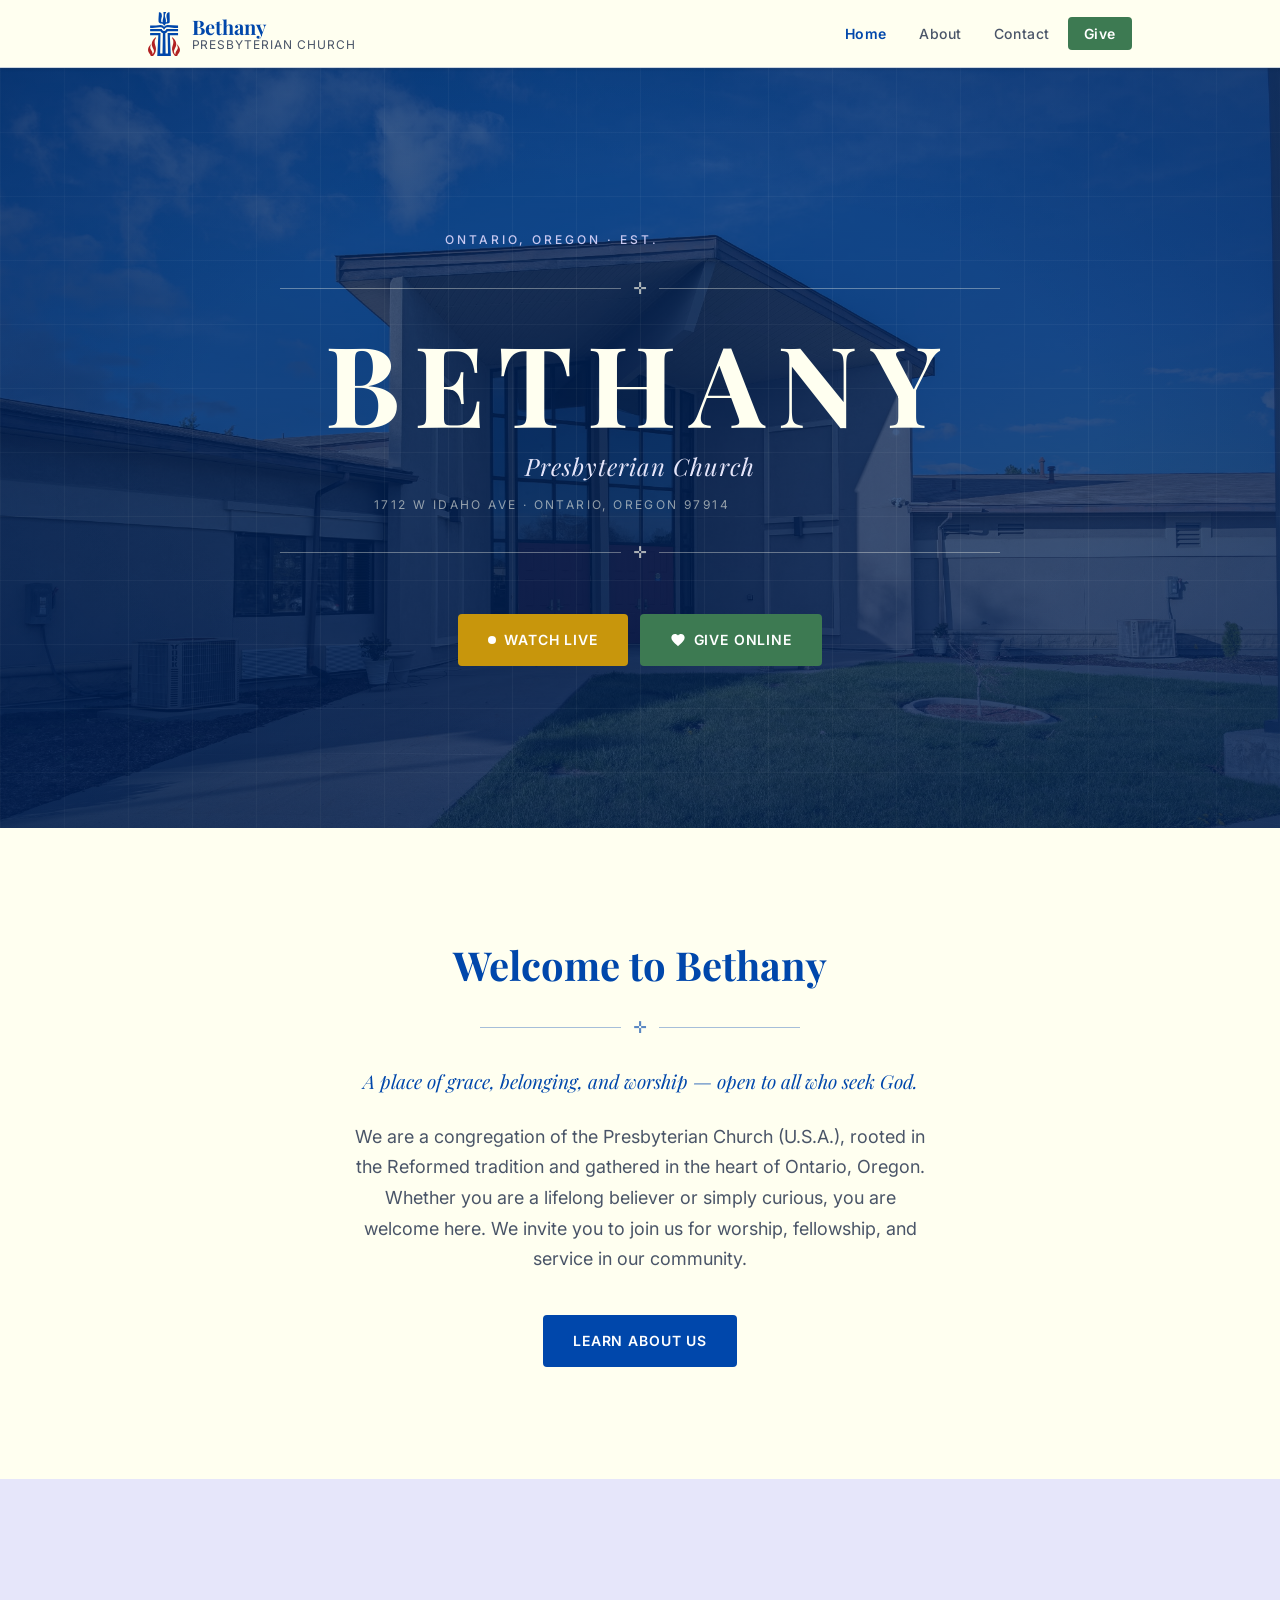
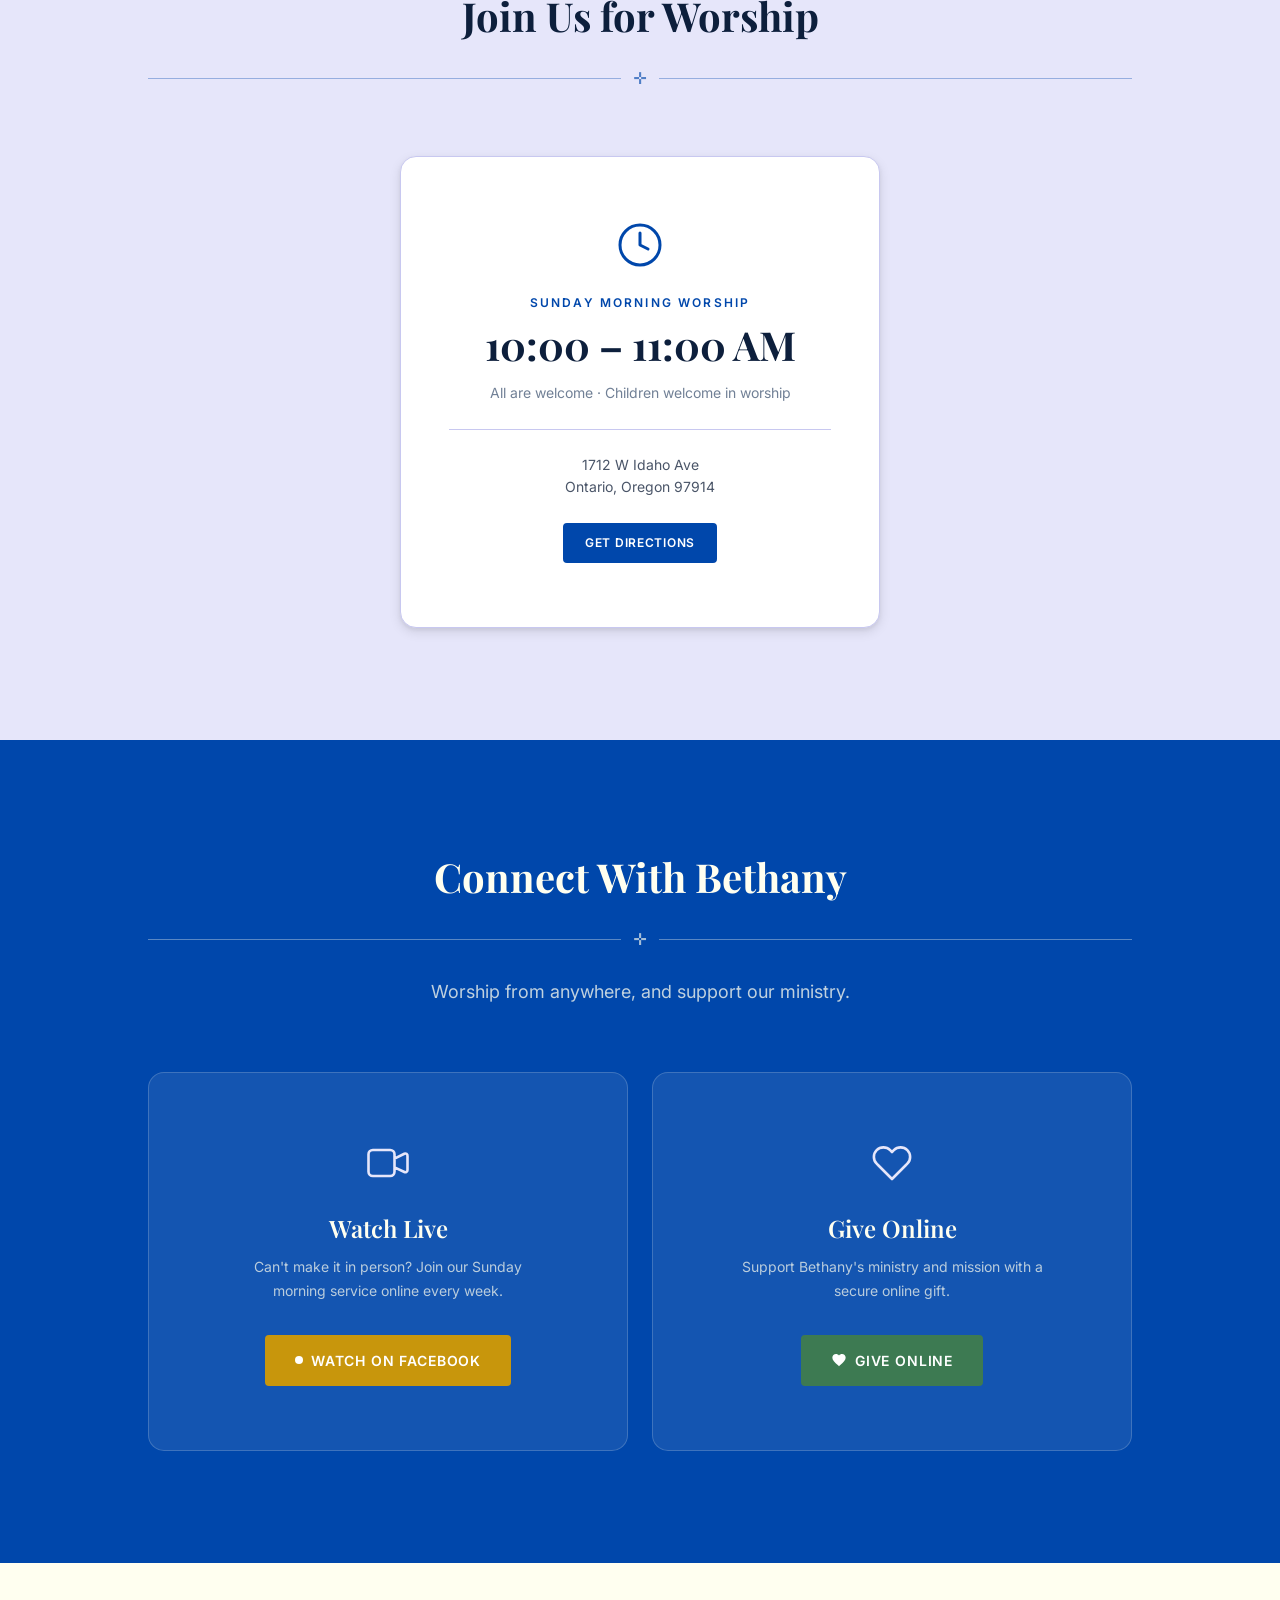
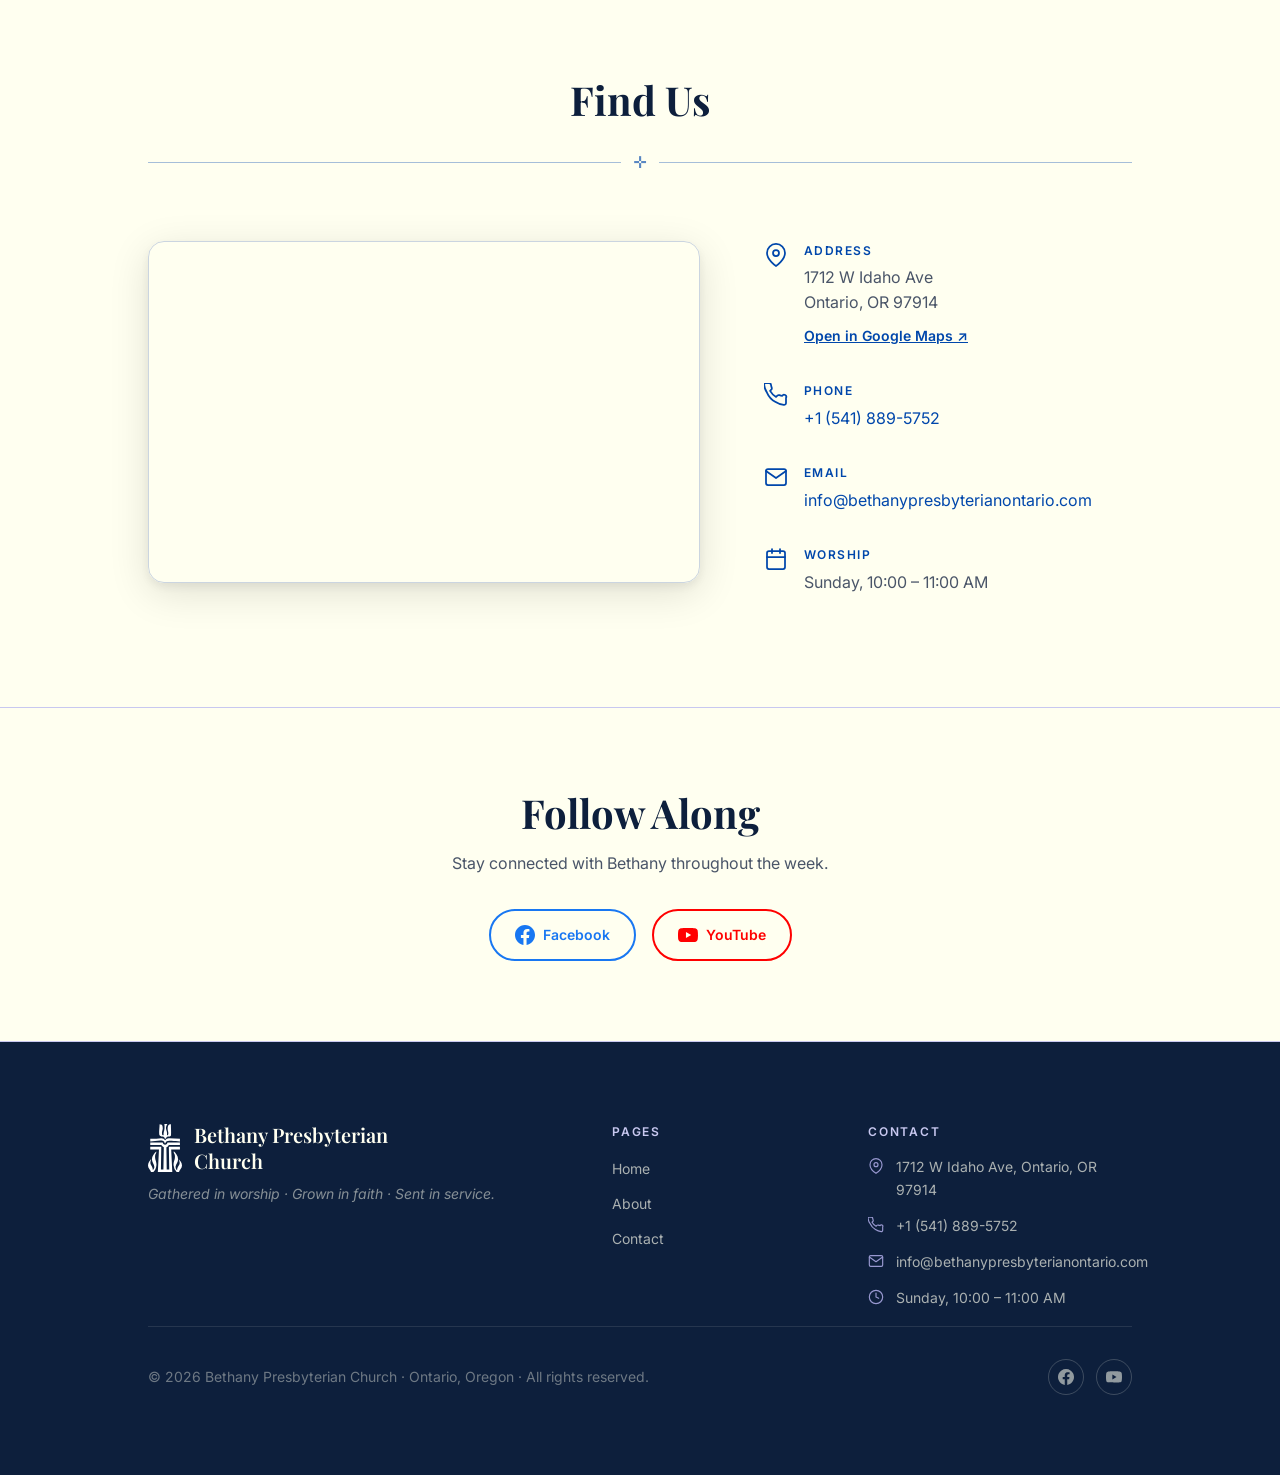
==== index.html @ ac8565a6 "added pastor image and church image, added unlinked easter 2026 page with embedded vertical youtube " ====
<!DOCTYPE html>
<html lang="en">
<head>
  <meta charset="UTF-8">
  <meta name="viewport" content="width=device-width, initial-scale=1.0">
  <meta name="description" content="Bethany Presbyterian Church in Ontario, Oregon. Worship with us Sundays at 10:00 AM. A congregation of the Presbyterian Church (U.S.A.), welcoming all.">

  <title>Bethany Presbyterian Church — Ontario, Oregon</title>

  <!-- Open Graph (social sharing previews) -->
  <meta property="og:title"       content="Bethany Presbyterian Church">
  <meta property="og:description" content="Sunday worship at 10:00 AM · 1712 W Idaho Ave, Ontario, Oregon">
  <meta property="og:type"        content="website">
  <meta property="og:url"         content="https://www.bethanypresbyterianontario.com/">

  <!-- Favicon -->
  <link rel="icon" type="image/svg+xml" href="./images/emblem-color.svg">

  <!-- Google Fonts: Playfair Display + Inter -->
  <link rel="preconnect" href="https://fonts.googleapis.com">
  <link rel="preconnect" href="https://fonts.gstatic.com" crossorigin>
  <link href="https://fonts.googleapis.com/css2?family=Playfair+Display:ital,wght@0,400;0,600;0,700;1,400;1,600&family=Inter:wght@300;400;500;600&display=swap" rel="stylesheet">

  <!-- Stylesheet -->
  <link rel="stylesheet" href="./css/style.css">

  <!-- Structured data for search engines -->
  <script type="application/ld+json">
  {
    "@context": "https://schema.org",
    "@type": "Church",
    "name": "Bethany Presbyterian Church",
    "address": {
      "@type": "PostalAddress",
      "streetAddress": "1712 W Idaho Ave",
      "addressLocality": "Ontario",
      "addressRegion": "OR",
      "postalCode": "97914",
      "addressCountry": "US"
    },
    "telephone": "+1-541-889-5752",
    "email": "info@bethanypresbyterianontario.com",
    "url": "https://www.bethanypresbyterianontario.com",
    "openingHours": "Su 10:00-11:00"
  }
  </script>
</head>

<body>

  <!-- Skip navigation for keyboard / screen reader users -->
  <a class="skip-link" href="#main-content">Skip to main content</a>

  <!-- Mobile nav overlay (click to close) -->
  <div class="nav-overlay" aria-hidden="true"></div>

  <!-- ═══════════════════════════════════════════════
       HEADER
       ═══════════════════════════════════════════════ -->
  <header class="site-header" role="banner">
    <div class="container header__inner">

      <!-- Logo -->
      <a href="./index.html" class="header__logo" aria-label="Bethany Presbyterian Church — Home">
        <img src="./images/emblem-color.svg" alt="" aria-hidden="true" width="31" height="44">
        <span class="header__church-name">
          <span class="header__name-main">Bethany</span>
          <span class="header__name-sub">Presbyterian Church</span>
        </span>
      </a>

      <!-- Hamburger toggle (mobile only) -->
      <button class="nav-toggle"
              aria-expanded="false"
              aria-controls="main-nav"
              aria-label="Open navigation menu">
        <span class="nav-toggle__bar"></span>
        <span class="nav-toggle__bar"></span>
        <span class="nav-toggle__bar"></span>
      </button>

      <!-- Navigation -->
      <nav id="main-nav" class="main-nav" aria-label="Main navigation">
        <ul class="nav__list" role="list">
          <li><a href="./index.html"   class="nav__link" aria-current="page">Home</a></li>
          <li><a href="./about.html"   class="nav__link">About</a></li>
          <li><a href="./contact.html" class="nav__link">Contact</a></li>
          <!-- PLACEHOLDER: Replace # with donation platform URL (Tithe.ly or SimpleGive) -->
          <li><a href="#"              class="nav__link nav__link--give"
                 aria-label="Give online to Bethany Presbyterian Church">Give</a></li>
        </ul>
      </nav>

    </div>
  </header>


  <!-- ═══════════════════════════════════════════════
       MAIN CONTENT
       ═══════════════════════════════════════════════ -->
  <main id="main-content">


    <!-- ─── HERO ───────────────────────────────────── -->
    <section class="hero" aria-label="Welcome to Bethany Presbyterian Church">
      <div class="hero__content">

        <p class="hero__eyebrow">Ontario, Oregon · Est. <!--PLACEHOLDER: founding year--></p>

        <!-- Decorative rule -->
        <div class="divider divider--ivory" aria-hidden="true">
          <span class="divider__cross">✛</span>
        </div>

        <h1 class="hero__title">Bethany</h1>
        <p class="hero__subtitle">Presbyterian Church</p>
        <p class="hero__location">1712 W Idaho Ave · Ontario, Oregon 97914</p>

        <!-- Decorative rule -->
        <div class="divider divider--ivory" aria-hidden="true">
          <span class="divider__cross">✛</span>
        </div>

        <!-- Primary calls to action -->
        <div class="hero__actions">
          <a href="https://www.facebook.com/BethanyPresbyterianChurch/live/"
             class="btn btn--live"
             aria-label="Watch our Sunday worship service live on Facebook"
             rel="noopener noreferrer"
             target="_blank">
            <span class="live-dot" aria-hidden="true"></span>
            Watch Live
          </a>

          <!-- PLACEHOLDER: Replace # with Tithe.ly or SimpleGive donation URL -->
          <a href="#"
             class="btn btn--give"
             aria-label="Give online to Bethany Presbyterian Church"
             rel="noopener noreferrer"
             target="_blank">
            <!-- Heart icon -->
            <svg aria-hidden="true" width="16" height="16" viewBox="0 0 24 24" fill="currentColor">
              <path d="M12 21.35l-1.45-1.32C5.4 15.36 2 12.28 2 8.5 2 5.42 4.42 3 7.5 3c1.74 0 3.41.81 4.5 2.09C13.09 3.81 14.76 3 16.5 3 19.58 3 22 5.42 22 8.5c0 3.78-3.4 6.86-8.55 11.54L12 21.35z"/>
            </svg>
            Give Online
          </a>
        </div>

      </div>
    </section>


    <!-- ─── WELCOME / MISSION ──────────────────────── -->
    <section class="section section--ivory welcome" aria-labelledby="welcome-heading">
      <div class="container container--narrow" style="text-align:center;">

        <h2 id="welcome-heading" class="section__heading section__heading--cobalt">
          Welcome to Bethany
        </h2>

        <div class="divider divider--cobalt" aria-hidden="true">
          <span class="divider__cross">✛</span>
        </div>

        <!-- PLACEHOLDER: Replace with client-approved mission statement -->
        <p class="section__lead">
          A place of grace, belonging, and worship — open to all who seek God.
        </p>

        <!-- PLACEHOLDER: Replace with full welcome message from the pastor or board -->
        <p class="section__body" style="margin-top: 1.5rem;">
          We are a congregation of the Presbyterian Church (U.S.A.), rooted in the Reformed
          tradition and gathered in the heart of Ontario, Oregon. Whether you are a lifelong
          believer or simply curious, you are welcome here. We invite you to join us for worship,
          fellowship, and service in our community.
        </p>

        <div style="margin-top: 2.5rem;">
          <a href="./about.html" class="btn btn--primary">Learn About Us</a>
        </div>

      </div>
    </section>


    <!-- ─── WORSHIP TIMES ──────────────────────────── -->
    <section class="section section--lavender" aria-labelledby="worship-heading">
      <div class="container" style="text-align:center;">

        <header class="section__header">
          <h2 id="worship-heading" class="section__heading">Join Us for Worship</h2>
          <div class="divider divider--cobalt" aria-hidden="true">
            <span class="divider__cross">✛</span>
          </div>
        </header>

        <div class="worship-card">

          <!-- Clock icon -->
          <div class="worship-card__icon" aria-hidden="true">
            <svg viewBox="0 0 24 24" fill="none" stroke="currentColor" stroke-width="1.5" stroke-linecap="round" stroke-linejoin="round">
              <circle cx="12" cy="12" r="10"/>
              <polyline points="12 6 12 12 16 14"/>
            </svg>
          </div>

          <p class="worship-card__day">Sunday Morning Worship</p>
          <p class="worship-card__time">10:00 – 11:00 AM</p>
          <p class="worship-card__note">All are welcome · Children welcome in worship</p>

          <hr class="worship-card__rule">

          <!-- PLACEHOLDER: Update if address or details change -->
          <p class="worship-card__address">
            1712 W Idaho Ave<br>
            Ontario, Oregon 97914
          </p>

          <a href="https://maps.google.com/?q=1712+W+Idaho+Ave,+Ontario,+OR+97914"
             class="btn btn--primary btn--sm"
             rel="noopener noreferrer"
             target="_blank"
             aria-label="Get directions to Bethany Presbyterian Church in Google Maps">
            Get Directions
          </a>

        </div>

      </div>
    </section>


    <!-- ─── CONNECT (LIVESTREAM + GIVE) ───────────── -->
    <section class="section section--cobalt connect" aria-labelledby="connect-heading">
      <div class="container">

        <header class="section__header">
          <h2 id="connect-heading" class="section__heading section__heading--light">
            Connect With Bethany
          </h2>
          <div class="divider divider--ivory" aria-hidden="true">
            <span class="divider__cross">✛</span>
          </div>
          <p>Worship from anywhere, and support our ministry.</p>
        </header>

        <div class="grid-cards">

          <!-- Livestream card -->
          <article class="action-card" aria-label="Watch our live worship service">

            <!-- Video / broadcast icon -->
            <div class="action-card__icon" aria-hidden="true">
              <svg viewBox="0 0 24 24" fill="none" stroke="currentColor" stroke-width="1.2" stroke-linecap="round" stroke-linejoin="round">
                <path d="M15 10l4.553-2.276A1 1 0 0121 8.723v6.554a1 1 0 01-1.447.894L15 14M3 8a2 2 0 012-2h8a2 2 0 012 2v8a2 2 0 01-2 2H5a2 2 0 01-2-2V8z"/>
              </svg>
            </div>

            <h3 class="action-card__title">Watch Live</h3>
            <p class="action-card__body">
              Can't make it in person? Join our Sunday morning service online every week.
            </p>

            <a href="https://www.facebook.com/BethanyPresbyterianChurch/live/"
               class="btn btn--live"
               rel="noopener noreferrer"
               target="_blank"
               aria-label="Watch our Sunday worship live on Facebook">
              <span class="live-dot" aria-hidden="true"></span>
              Watch on Facebook
            </a>

          </article>

          <!-- Give card -->
          <article class="action-card" aria-label="Give online to support our ministry">

            <!-- Giving / offering icon -->
            <div class="action-card__icon" aria-hidden="true">
              <svg viewBox="-3 -3 30 30" fill="none" stroke="currentColor" stroke-width="1.5" stroke-linecap="round" stroke-linejoin="round">
                <path d="M20.84 4.61a5.5 5.5 0 0 0-7.78 0L12 5.67l-1.06-1.06a5.5 5.5 0 0 0-7.78 7.78l1.06 1.06L12 21.23l7.78-7.78 1.06-1.06a5.5 5.5 0 0 0 0-7.78z"/>
              </svg>
            </div>

            <h3 class="action-card__title">Give Online</h3>
            <p class="action-card__body">
              Support Bethany's ministry and mission with a secure online gift.
            </p>

            <!-- PLACEHOLDER: Replace # with Tithe.ly or SimpleGive URL -->
            <a href="#"
               class="btn btn--give"
               rel="noopener noreferrer"
               target="_blank"
               aria-label="Give online to Bethany Presbyterian Church">
              <svg aria-hidden="true" width="16" height="16" viewBox="0 0 24 24" fill="currentColor">
                <path d="M12 21.35l-1.45-1.32C5.4 15.36 2 12.28 2 8.5 2 5.42 4.42 3 7.5 3c1.74 0 3.41.81 4.5 2.09C13.09 3.81 14.76 3 16.5 3 19.58 3 22 5.42 22 8.5c0 3.78-3.4 6.86-8.55 11.54L12 21.35z"/>
              </svg>
              Give Online
            </a>

          </article>

        </div>

      </div>
    </section>


    <!-- ─── LOCATION ───────────────────────────────── -->
    <section class="section section--ivory" aria-labelledby="location-heading">
      <div class="container">

        <header class="section__header">
          <h2 id="location-heading" class="section__heading">Find Us</h2>
          <div class="divider divider--cobalt" aria-hidden="true">
            <span class="divider__cross">✛</span>
          </div>
        </header>

        <div class="location__grid">

          <!-- Google Maps embed -->
          <!-- PLACEHOLDER: For best results, generate a real embed code from
               maps.google.com → Share → Embed a map, and replace the src below. -->
          <div class="map-container">
            <iframe
              title="Map showing Bethany Presbyterian Church at 1712 W Idaho Ave, Ontario, Oregon"
              src="https://www.google.com/maps/embed?pb=!1m18!1m12!1m3!1d2868.674407379712!2d-116.989916!3d44.02812240000001!2m3!1f0!2f0!3f0!3m2!1i1024!2i768!4f13.1!3m3!1m2!1s0x54af8feedfdea733%3A0x30f1edc4c82bd1a!2sBethany%20Presbyterian%20Church!5e0!3m2!1sen!2sus!4v1775000212797!5m2!1sen!2sus"
              width="100%"
              height="340"
              allowfullscreen
              loading="lazy"
              referrerpolicy="no-referrer-when-downgrade">
            </iframe>
          </div>

          <!-- Address / contact details -->
          <address class="contact-details">

            <!-- Address -->
            <div class="contact-detail">
              <div class="contact-detail__icon" aria-hidden="true">
                <svg viewBox="0 0 24 24" fill="none" stroke="currentColor" stroke-width="1.75" stroke-linecap="round" stroke-linejoin="round">
                  <path d="M21 10c0 7-9 13-9 13S3 17 3 10a9 9 0 1118 0z"/>
                  <circle cx="12" cy="10" r="3"/>
                </svg>
              </div>
              <div>
                <p class="contact-detail__label">Address</p>
                <p class="contact-detail__value">
                  1712 W Idaho Ave<br>Ontario, OR 97914
                </p>
                <a href="https://maps.google.com/?q=1712+W+Idaho+Ave,+Ontario,+OR+97914"
                   style="display:inline-block; margin-top:0.5rem; font-size:0.875rem; color:var(--clr-cobalt); font-weight:600; text-decoration:underline;"
                   rel="noopener noreferrer"
                   target="_blank">
                  Open in Google Maps ↗
                </a>
              </div>
            </div>

            <!-- Phone -->
            <div class="contact-detail">
              <div class="contact-detail__icon" aria-hidden="true">
                <svg viewBox="0 0 24 24" fill="none" stroke="currentColor" stroke-width="1.75" stroke-linecap="round" stroke-linejoin="round">
                  <path d="M22 16.92v3a2 2 0 01-2.18 2 19.79 19.79 0 01-8.63-3.07A19.5 19.5 0 013.07 9.81a19.79 19.79 0 01-3.07-8.68A2 2 0 012 .08h3a2 2 0 012 1.72c.127.96.361 1.903.7 2.81a2 2 0 01-.45 2.11L6.09 7.91a16 16 0 006 6l1.27-1.27a2 2 0 012.11-.45c.907.339 1.85.573 2.81.7A2 2 0 0122 14.92v2z"/>
                </svg>
              </div>
              <div>
                <p class="contact-detail__label">Phone</p>
                <p class="contact-detail__value">
                  <a href="tel:+15418895752">+1 (541) 889-5752</a>
                </p>
              </div>
            </div>

            <!-- Email -->
            <div class="contact-detail">
              <div class="contact-detail__icon" aria-hidden="true">
                <svg viewBox="0 0 24 24" fill="none" stroke="currentColor" stroke-width="1.75" stroke-linecap="round" stroke-linejoin="round">
                  <path d="M4 4h16c1.1 0 2 .9 2 2v12c0 1.1-.9 2-2 2H4c-1.1 0-2-.9-2-2V6c0-1.1.9-2 2-2z"/>
                  <polyline points="22,6 12,13 2,6"/>
                </svg>
              </div>
              <div>
                <p class="contact-detail__label">Email</p>
                <p class="contact-detail__value">
                  <!-- PLACEHOLDER: Replace with real email once confirmed -->
                  <a href="mailto:info@bethanypresbyterianontario.com">
                    info@bethanypresbyterianontario.com
                  </a>
                </p>
              </div>
            </div>

            <!-- Worship times -->
            <div class="contact-detail">
              <div class="contact-detail__icon" aria-hidden="true">
                <svg viewBox="0 0 24 24" fill="none" stroke="currentColor" stroke-width="1.75" stroke-linecap="round" stroke-linejoin="round">
                  <rect x="3" y="4" width="18" height="18" rx="2" ry="2"/>
                  <line x1="16" y1="2" x2="16" y2="6"/>
                  <line x1="8"  y1="2" x2="8"  y2="6"/>
                  <line x1="3"  y1="10" x2="21" y2="10"/>
                </svg>
              </div>
              <div>
                <p class="contact-detail__label">Worship</p>
                <p class="contact-detail__value">Sunday, 10:00 – 11:00 AM</p>
              </div>
            </div>

          </address>

        </div>

      </div>
    </section>


    <!-- ─── SOCIAL MEDIA ───────────────────────────── -->
    <section class="section social section--ivory" aria-labelledby="social-heading">
      <div class="container container--narrow" style="text-align:center;">

        <h2 id="social-heading" class="section__heading">Follow Along</h2>
        <p style="color:var(--clr-slate); margin-inline:auto; margin-top:0.75rem;">
          Stay connected with Bethany throughout the week.
        </p>

        <div class="social__links">

          <a href="https://www.facebook.com/BethanyPresbyterianChurch/"
             class="social__link social__link--facebook"
             rel="noopener noreferrer"
             target="_blank"
             aria-label="Bethany Presbyterian Church on Facebook">
            <svg aria-hidden="true" viewBox="0 0 24 24" fill="currentColor">
              <path d="M24 12.073c0-6.627-5.373-12-12-12s-12 5.373-12 12c0 5.99 4.388 10.954 10.125 11.854v-8.385H7.078v-3.47h3.047V9.43c0-3.007 1.792-4.669 4.533-4.669 1.312 0 2.686.235 2.686.235v2.953H15.83c-1.491 0-1.956.925-1.956 1.874v2.25h3.328l-.532 3.47h-2.796v8.385C19.612 23.027 24 18.062 24 12.073z"/>
            </svg>
            Facebook
          </a>

          <a href="https://www.youtube.com/@BethanyPresbyterian-Ont"
             class="social__link social__link--youtube"
             rel="noopener noreferrer"
             target="_blank"
             aria-label="Bethany Presbyterian Church on YouTube">
            <svg aria-hidden="true" viewBox="0 0 24 24" fill="currentColor">
              <path d="M23.498 6.186a3.016 3.016 0 00-2.122-2.136C19.505 3.545 12 3.545 12 3.545s-7.505 0-9.377.505A3.017 3.017 0 00.502 6.186C0 8.07 0 12 0 12s0 3.93.502 5.814a3.016 3.016 0 002.122 2.136c1.871.505 9.376.505 9.376.505s7.505 0 9.377-.505a3.015 3.015 0 002.122-2.136C24 15.93 24 12 24 12s0-3.93-.502-5.814zM9.545 15.568V8.432L15.818 12l-6.273 3.568z"/>
            </svg>
            YouTube
          </a>

        </div>

      </div>
    </section>


  </main><!-- /main -->


  <!-- ═══════════════════════════════════════════════
       FOOTER
       ═══════════════════════════════════════════════ -->
  <footer class="site-footer" role="contentinfo">
    <div class="container">

      <div class="footer__inner">

        <!-- Brand column -->
        <div>
          <div class="footer__brand">
            <img src="./images/emblem-white.svg" alt="" aria-hidden="true" width="34" height="48">
            <p class="footer__church-name">Bethany Presbyterian<br>Church</p>
          </div>
          <p class="footer__tagline">Gathered in worship · Grown in faith · Sent in service.</p>
        </div>

        <!-- Navigation column -->
        <nav aria-label="Footer navigation">
          <p class="footer__nav-heading">Pages</p>
          <ul class="footer__nav-list" role="list">
            <li><a href="./index.html"   class="footer__nav-link">Home</a></li>
            <li><a href="./about.html"   class="footer__nav-link">About</a></li>
            <li><a href="./contact.html" class="footer__nav-link">Contact</a></li>
            <!-- Add new page links here as the site grows -->
          </ul>
        </nav>

        <!-- Contact column -->
        <address>
          <p class="footer__nav-heading">Contact</p>
          <ul class="footer__contact-list" role="list">

            <li class="footer__contact-item">
              <svg aria-hidden="true" viewBox="0 0 24 24" fill="none" stroke="currentColor" stroke-width="1.75" stroke-linecap="round" stroke-linejoin="round">
                <path d="M21 10c0 7-9 13-9 13S3 17 3 10a9 9 0 1118 0z"/><circle cx="12" cy="10" r="3"/>
              </svg>
              <a href="https://maps.google.com/?q=1712+W+Idaho+Ave,+Ontario,+OR+97914"
                 rel="noopener noreferrer" target="_blank">
                1712 W Idaho Ave, Ontario, OR 97914
              </a>
            </li>

            <li class="footer__contact-item">
              <svg aria-hidden="true" viewBox="0 0 24 24" fill="none" stroke="currentColor" stroke-width="1.75" stroke-linecap="round" stroke-linejoin="round">
                <path d="M22 16.92v3a2 2 0 01-2.18 2 19.79 19.79 0 01-8.63-3.07A19.5 19.5 0 013.07 9.81 19.79 19.79 0 01-.07 1.13 2 2 0 012 .08h3a2 2 0 012 1.72c.127.96.361 1.903.7 2.81a2 2 0 01-.45 2.11L6.09 7.91a16 16 0 006 6l1.27-1.27a2 2 0 012.11-.45c.907.339 1.85.573 2.81.7A2 2 0 0122 14.92v2z"/>
              </svg>
              <a href="tel:+15418895752">+1 (541) 889-5752</a>
            </li>

            <li class="footer__contact-item">
              <svg aria-hidden="true" viewBox="0 0 24 24" fill="none" stroke="currentColor" stroke-width="1.75" stroke-linecap="round" stroke-linejoin="round">
                <path d="M4 4h16c1.1 0 2 .9 2 2v12c0 1.1-.9 2-2 2H4c-1.1 0-2-.9-2-2V6c0-1.1.9-2 2-2z"/>
                <polyline points="22,6 12,13 2,6"/>
              </svg>
              <!-- PLACEHOLDER: Replace with confirmed email address -->
              <a href="mailto:info@bethanypresbyterianontario.com">
                info@bethanypresbyterianontario.com
              </a>
            </li>

            <li class="footer__contact-item">
              <svg aria-hidden="true" viewBox="0 0 24 24" fill="none" stroke="currentColor" stroke-width="1.75" stroke-linecap="round" stroke-linejoin="round">
                <circle cx="12" cy="12" r="10"/><polyline points="12 6 12 12 16 14"/>
              </svg>
              <span>Sunday, 10:00 – 11:00 AM</span>
            </li>

          </ul>
        </address>

      </div>

      <!-- Footer bottom bar -->
      <div class="footer__bottom">
        <p class="footer__copyright">
          <small>&copy; <span id="footer-year"></span> Bethany Presbyterian Church · Ontario, Oregon · All rights reserved.</small>
        </p>
        <div class="footer__social-links" aria-label="Social media links">
          <!-- PLACEHOLDER: Replace # with real URLs -->
          <a href="https://www.facebook.com/BethanyPresbyterianChurch/" class="footer__social-link" aria-label="Facebook" rel="noopener noreferrer" target="_blank">
            <svg aria-hidden="true" viewBox="0 0 24 24" fill="currentColor">
              <path d="M24 12.073c0-6.627-5.373-12-12-12s-12 5.373-12 12c0 5.99 4.388 10.954 10.125 11.854v-8.385H7.078v-3.47h3.047V9.43c0-3.007 1.792-4.669 4.533-4.669 1.312 0 2.686.235 2.686.235v2.953H15.83c-1.491 0-1.956.925-1.956 1.874v2.25h3.328l-.532 3.47h-2.796v8.385C19.612 23.027 24 18.062 24 12.073z"/>
            </svg>
          </a>
          <a href="https://www.youtube.com/@BethanyPresbyterian-Ont" class="footer__social-link" aria-label="YouTube" rel="noopener noreferrer" target="_blank">
            <svg aria-hidden="true" viewBox="0 0 24 24" fill="currentColor">
              <path d="M23.498 6.186a3.016 3.016 0 00-2.122-2.136C19.505 3.545 12 3.545 12 3.545s-7.505 0-9.377.505A3.017 3.017 0 00.502 6.186C0 8.07 0 12 0 12s0 3.93.502 5.814a3.016 3.016 0 002.122 2.136c1.871.505 9.376.505 9.376.505s7.505 0 9.377-.505a3.015 3.015 0 002.122-2.136C24 15.93 24 12 24 12s0-3.93-.502-5.814zM9.545 15.568V8.432L15.818 12l-6.273 3.568z"/>
            </svg>
          </a>
        </div>
      </div>

    </div>
  </footer>

  <!-- Auto-update copyright year -->
  <script>
    document.getElementById('footer-year').textContent = new Date().getFullYear();
  </script>

  <!-- Main JS -->
  <script src="./js/main.js"></script>

</body>
</html>
---- css/style.css ----
/* ============================================================
   Bethany Presbyterian Church — Main Stylesheet
   bethanypresbyterianontario.com

   Table of Contents:
    1.  Custom Properties (Design Tokens)
    2.  Reset & Base
    3.  Typography
    4.  Layout Utilities
    5.  Buttons
    6.  Decorative Elements
    7.  Site Header & Navigation
    8.  Mobile Navigation
    9.  Hero Section
   10.  Section Defaults
   11.  Welcome / Mission Section
   12.  Worship Times Section
   13.  Connect Section (Livestream & Give)
   14.  Location Section (Map & Address)
   15.  Social Section
   16.  Page Banner (inner pages)
   17.  About Page
   18.  Contact Page
   19.  Site Footer
   20.  Accessibility Utilities
   21.  Media Queries
   ============================================================ */


/* ============================================================
   1. CUSTOM PROPERTIES
   ============================================================ */

:root {
  /* --- Brand Colors --- */
  --clr-cobalt:        #0047AB;
  --clr-cobalt-dark:   #003380;
  --clr-cobalt-mid:    #0052CC;
  --clr-cobalt-pale:   #D6E4FF;
  --clr-ivory:         #FFFFF0;
  --clr-ivory-dark:    #F0F0DC;
  --clr-lavender:      #E6E6FA;
  --clr-lavender-mid:  #C8C8F0;
  --clr-lavender-dark: #9898D0;
  --clr-sage:          #3D7A52;
  --clr-sage-dark:     #2D5C3D;
  --clr-sage-light:    #EAF4EE;
  --clr-gold:          #C8960C;
  --clr-gold-dark:     #A67A08;
  --clr-gold-light:    #FFF3CD;

  /* --- Neutrals --- */
  --clr-navy:   #0D1F3C;
  --clr-slate:  #4A5568;
  --clr-muted:  #718096;
  --clr-silver: #CBD5E0;
  --clr-cloud:  #EDF2F7;
  --clr-white:  #FFFFFF;

  /* --- Semantic Aliases --- */
  --clr-text:       var(--clr-navy);
  --clr-text-muted: var(--clr-slate);
  --clr-bg:         var(--clr-ivory);
  --clr-primary:    var(--clr-cobalt);

  /* --- Typography --- */
  --font-serif: 'Playfair Display', Georgia, 'Times New Roman', serif;
  --font-sans:  'Inter', system-ui, -apple-system, BlinkMacSystemFont, sans-serif;

  /* --- Type Scale (fluid where appropriate, fixed otherwise) --- */
  --text-xs:   0.75rem;
  --text-sm:   0.875rem;
  --text-base: 1rem;
  --text-md:   1.125rem;
  --text-lg:   1.25rem;
  --text-xl:   1.5rem;
  --text-2xl:  2rem;
  --text-3xl:  2.5rem;

  /* --- Spacing Scale --- */
  --space-1:  0.25rem;
  --space-2:  0.5rem;
  --space-3:  0.75rem;
  --space-4:  1rem;
  --space-5:  1.5rem;
  --space-6:  2rem;
  --space-8:  3rem;
  --space-10: 4rem;
  --space-12: 5rem;
  --space-16: 7rem;

  /* --- Layout --- */
  --container-max: 1080px;
  --container-pad: 1.25rem;
  --header-height: 68px;

  /* --- Borders --- */
  --radius-sm:   4px;
  --radius-md:   8px;
  --radius-lg:   16px;
  --radius-full: 9999px;

  /* --- Shadows --- */
  --shadow-sm: 0 1px 3px rgba(0,0,0,0.10), 0 1px 2px rgba(0,0,0,0.06);
  --shadow-md: 0 4px 12px rgba(0,0,0,0.10), 0 2px 4px rgba(0,0,0,0.06);
  --shadow-lg: 0 10px 40px rgba(0,0,0,0.12), 0 4px 8px rgba(0,0,0,0.06);

  /* --- Transitions --- */
  --transition-fast: 150ms ease;
  --transition-base: 250ms ease;
}


/* ============================================================
   2. RESET & BASE
   ============================================================ */

*, *::before, *::after {
  box-sizing: border-box;
  margin: 0;
  padding: 0;
}

html {
  scroll-behavior: smooth;
  font-size: 16px;
  -webkit-text-size-adjust: 100%;
}

body {
  font-family: var(--font-sans);
  font-size: var(--text-base);
  line-height: 1.7;
  color: var(--clr-text);
  background-color: var(--clr-bg);
  -webkit-font-smoothing: antialiased;
  -moz-osx-font-smoothing: grayscale;
}

img, svg {
  display: block;
  max-width: 100%;
}

a {
  color: inherit;
  text-decoration: none;
}

a:hover {
  text-decoration: underline;
}

ul {
  list-style: none;
}

address {
  font-style: normal;
}

iframe {
  border: 0;
}

/* Remove default button styles */
button {
  font-family: inherit;
  cursor: pointer;
  background: none;
  border: none;
}


/* ============================================================
   3. TYPOGRAPHY
   ============================================================ */

h1, h2, h3, h4, h5, h6 {
  font-family: var(--font-serif);
  font-weight: 700;
  line-height: 1.25;
  color: var(--clr-text);
}

h1 { font-size: clamp(2.5rem, 7vw, 5rem); }
h2 { font-size: clamp(1.75rem, 4vw, 2.5rem); }
h3 { font-size: clamp(1.2rem, 3vw, 1.5rem); }
h4 { font-size: var(--text-lg); }

p {
  max-width: 68ch;
  color: var(--clr-text-muted);
}

strong { font-weight: 600; color: var(--clr-text); }

small { font-size: var(--text-sm); }


/* ============================================================
   4. LAYOUT UTILITIES
   ============================================================ */

.container {
  width: 100%;
  max-width: var(--container-max);
  margin-inline: auto;
  padding-inline: var(--container-pad);
}

/* Narrower container for centered text content */
.container--narrow {
  max-width: 680px;
}

/* Two-column grid, collapses to one on mobile */
.grid-2 {
  display: grid;
  grid-template-columns: 1fr;
  gap: var(--space-6);
}

/* Two equal cards side-by-side */
.grid-cards {
  display: grid;
  grid-template-columns: 1fr;
  gap: var(--space-5);
}


/* ============================================================
   5. BUTTONS
   ============================================================ */

.btn {
  display: inline-flex;
  align-items: center;
  gap: var(--space-2);
  padding: 0.75rem 1.75rem;
  font-family: var(--font-sans);
  font-size: var(--text-sm);
  font-weight: 600;
  letter-spacing: 0.06em;
  text-transform: uppercase;
  border-radius: var(--radius-sm);
  text-decoration: none;
  transition: background-color var(--transition-fast),
              color var(--transition-fast),
              transform var(--transition-fast),
              box-shadow var(--transition-fast);
  cursor: pointer;
  border: 2px solid transparent;
  white-space: nowrap;
}

.btn:hover {
  text-decoration: none;
  transform: translateY(-1px);
  box-shadow: var(--shadow-md);
}

.btn:active {
  transform: translateY(0);
}

.btn:focus-visible {
  outline: 3px solid var(--clr-gold);
  outline-offset: 3px;
}

/* Gold "Watch Live" button — used in hero and connect section */
.btn--live {
  background-color: var(--clr-gold);
  color: var(--clr-white);
  border-color: var(--clr-gold);
}
.btn--live:hover {
  background-color: var(--clr-gold-dark);
  border-color: var(--clr-gold-dark);
  color: var(--clr-white);
}

/* Sage green "Give Online" button */
.btn--give {
  background-color: var(--clr-sage);
  color: var(--clr-white);
  border-color: var(--clr-sage);
}
.btn--give:hover {
  background-color: var(--clr-sage-dark);
  border-color: var(--clr-sage-dark);
  color: var(--clr-white);
}

/* Outline variant for cobalt backgrounds */
.btn--outline-ivory {
  background-color: transparent;
  color: var(--clr-ivory);
  border-color: rgba(255,255,240,0.6);
}
.btn--outline-ivory:hover {
  background-color: rgba(255,255,240,0.12);
  border-color: var(--clr-ivory);
  color: var(--clr-ivory);
}

/* Solid cobalt — used on light backgrounds */
.btn--primary {
  background-color: var(--clr-cobalt);
  color: var(--clr-white);
  border-color: var(--clr-cobalt);
}
.btn--primary:hover {
  background-color: var(--clr-cobalt-dark);
  border-color: var(--clr-cobalt-dark);
  color: var(--clr-white);
}

/* Small directions/utility button */
.btn--sm {
  padding: 0.5rem 1.25rem;
  font-size: var(--text-xs);
}


/* ============================================================
   6. DECORATIVE ELEMENTS
   ============================================================ */

/* Centered rule with cross symbol: ─── ✛ ─── */
.divider {
  display: flex;
  align-items: center;
  gap: var(--space-3);
  margin-block: var(--space-5);
}

.divider::before,
.divider::after {
  content: '';
  flex: 1;
  height: 1px;
  background-color: currentColor;
  opacity: 0.35;
}

.divider__cross {
  font-size: 1rem;
  opacity: 0.65;
  flex-shrink: 0;
}

/* Color variants */
.divider--ivory  { color: var(--clr-ivory); }
.divider--cobalt { color: var(--clr-cobalt); }
.divider--muted  { color: var(--clr-silver); }


/* ============================================================
   7. SITE HEADER & NAVIGATION
   ============================================================ */

.site-header {
  position: sticky;
  top: 0;
  z-index: 100;
  height: var(--header-height);
  background-color: var(--clr-ivory);
  border-bottom: 1px solid var(--clr-silver);
  box-shadow: var(--shadow-sm);
  transition: box-shadow var(--transition-base);
}

.site-header.scrolled {
  box-shadow: var(--shadow-md);
}

.header__inner {
  height: 100%;
  display: flex;
  align-items: center;
  justify-content: space-between;
  gap: var(--space-4);
}

/* Logo: icon + text */
.header__logo {
  display: flex;
  align-items: center;
  gap: var(--space-3);
  text-decoration: none;
  color: var(--clr-cobalt);
  flex-shrink: 0;
}

.header__logo:hover { text-decoration: none; }

.header__logo svg,
.header__logo img {
  width: auto;
  height: 44px;
  color: var(--clr-cobalt);
  flex-shrink: 0;
}

.header__church-name {
  display: flex;
  flex-direction: column;
  line-height: 1.15;
}

.header__name-main {
  font-family: var(--font-serif);
  font-size: var(--text-lg);
  font-weight: 700;
  color: var(--clr-cobalt);
}

.header__name-sub {
  font-family: var(--font-sans);
  font-size: var(--text-xs);
  font-weight: 400;
  letter-spacing: 0.08em;
  text-transform: uppercase;
  color: var(--clr-slate);
}

/* Desktop nav */
.main-nav {
  display: flex;
  align-items: center;
}

.nav__list {
  display: flex;
  align-items: center;
  gap: var(--space-1);
}

.nav__link {
  font-family: var(--font-sans);
  font-size: var(--text-sm);
  font-weight: 500;
  letter-spacing: 0.04em;
  color: var(--clr-slate);
  padding: 0.5rem 0.875rem;
  border-radius: var(--radius-sm);
  transition: color var(--transition-fast), background-color var(--transition-fast);
  text-decoration: none;
}

.nav__link:hover {
  color: var(--clr-cobalt);
  background-color: var(--clr-cobalt-pale);
  text-decoration: none;
}

.nav__link[aria-current="page"] {
  color: var(--clr-cobalt);
  font-weight: 600;
}

/* Donate shortcut in nav */
.nav__link--give {
  background-color: var(--clr-sage);
  color: var(--clr-white) !important;
  font-weight: 600;
  padding: 0.5rem 1rem;
}
.nav__link--give:hover {
  background-color: var(--clr-sage-dark);
  color: var(--clr-white) !important;
}


/* ============================================================
   8. MOBILE NAVIGATION
   ============================================================ */

/* Hamburger toggle button — hidden on desktop */
.nav-toggle {
  display: none;
  flex-direction: column;
  justify-content: center;
  align-items: center;
  gap: 5px;
  width: 44px;
  height: 44px;
  padding: var(--space-2);
  border-radius: var(--radius-sm);
  color: var(--clr-cobalt);
  flex-shrink: 0;
}

.nav-toggle:focus-visible {
  outline: 3px solid var(--clr-cobalt);
  outline-offset: 2px;
}

.nav-toggle__bar {
  display: block;
  width: 22px;
  height: 2px;
  background-color: currentColor;
  border-radius: 2px;
  transition: transform var(--transition-base), opacity var(--transition-fast);
  transform-origin: center;
}

/* Animate hamburger to X when open */
.nav-toggle[aria-expanded="true"] .nav-toggle__bar:nth-child(1) {
  transform: translateY(7px) rotate(45deg);
}
.nav-toggle[aria-expanded="true"] .nav-toggle__bar:nth-child(2) {
  opacity: 0;
  transform: scaleX(0);
}
.nav-toggle[aria-expanded="true"] .nav-toggle__bar:nth-child(3) {
  transform: translateY(-7px) rotate(-45deg);
}


/* ============================================================
   9. HERO SECTION
   ============================================================ */

.hero {
  min-height: calc(92vh - var(--header-height));
  background-color: var(--clr-cobalt); /* fallback colour if photo fails to load */
  background-image:
    linear-gradient(rgba(0, 40, 100, 0.70), rgba(0, 30, 80, 0.80)),
    url('../images/bethany_entrance.jpg');
  background-size: cover;
  background-position: center top;
  display: flex;
  align-items: center;
  justify-content: center;
  text-align: center;
  color: var(--clr-ivory);
  padding: var(--space-16) var(--container-pad);
  position: relative;
  overflow: hidden;
}

/* Subtle grid pattern overlay */
.hero::before {
  content: '';
  position: absolute;
  inset: 0;
  background-image:
    linear-gradient(rgba(255,255,240,0.04) 1px, transparent 1px),
    linear-gradient(90deg, rgba(255,255,240,0.04) 1px, transparent 1px);
  background-size: 64px 64px;
  pointer-events: none;
}

/* Radial vignette for depth */
.hero::after {
  content: '';
  position: absolute;
  inset: 0;
  background: radial-gradient(ellipse at center, transparent 50%, rgba(0,30,80,0.35) 100%);
  pointer-events: none;
}

.hero__content {
  position: relative;
  z-index: 1;
  max-width: 720px;
  width: 100%;
}

/* Eyebrow label above title */
.hero__eyebrow {
  font-family: var(--font-sans);
  font-size: var(--text-xs);
  font-weight: 500;
  letter-spacing: 0.25em;
  text-transform: uppercase;
  color: var(--clr-lavender-mid);
  margin-bottom: var(--space-4);
}

.hero__title {
  font-family: var(--font-serif);
  font-size: clamp(3.5rem, 10vw, 7rem);
  font-weight: 700;
  letter-spacing: 0.12em;
  text-transform: uppercase;
  color: var(--clr-ivory);
  line-height: 1;
  margin: 0;
}

.hero__subtitle {
  font-family: var(--font-serif);
  font-size: clamp(1rem, 2.5vw, 1.5rem);
  font-weight: 400;
  font-style: italic;
  color: var(--clr-lavender);
  margin-top: var(--space-2);
  letter-spacing: 0.04em;
}

.hero__location {
  font-family: var(--font-sans);
  font-size: var(--text-xs);
  font-weight: 400;
  letter-spacing: 0.2em;
  text-transform: uppercase;
  color: rgba(255,255,240,0.55);
  margin-top: var(--space-2);
}

.hero__actions {
  display: flex;
  flex-wrap: wrap;
  gap: var(--space-3);
  justify-content: center;
  margin-top: var(--space-8);
}

/* Live pulse indicator on the Watch Live button */
.live-dot {
  width: 8px;
  height: 8px;
  background-color: var(--clr-white);
  border-radius: 50%;
  flex-shrink: 0;
  animation: pulse 2s infinite;
}

@keyframes pulse {
  0%, 100% { opacity: 1; transform: scale(1); }
  50%       { opacity: 0.5; transform: scale(0.85); }
}


/* ============================================================
   10. SECTION DEFAULTS
   ============================================================ */

.section {
  padding-block: var(--space-16);
}

/* Background variants */
.section--ivory   { background-color: var(--clr-ivory); }
.section--white   { background-color: var(--clr-white); }
.section--lavender { background-color: var(--clr-lavender); }
.section--cobalt  { background-color: var(--clr-cobalt); }
.section--navy    { background-color: var(--clr-navy); }
.section--cloud   { background-color: var(--clr-cloud); }

.section__header {
  text-align: center;
  margin-bottom: var(--space-10);
}

.section__heading {
  font-family: var(--font-serif);
  font-size: clamp(1.75rem, 4vw, 2.5rem);
  color: var(--clr-navy);
}

/* Light heading for dark section backgrounds */
.section__heading--light { color: var(--clr-ivory); }
.section__heading--cobalt { color: var(--clr-cobalt); }

.section__lead {
  font-family: var(--font-serif);
  font-size: clamp(1.05rem, 2.5vw, 1.2rem);
  font-style: italic;
  color: var(--clr-cobalt);
  max-width: 60ch;
  margin-inline: auto;
}

.section__body {
  font-size: var(--text-md);
  color: var(--clr-slate);
  max-width: 65ch;
  margin-inline: auto;
  margin-top: var(--space-4);
}


/* ============================================================
   11. WELCOME / MISSION SECTION
   ============================================================ */

.welcome {
  text-align: center;
}

.welcome .divider {
  max-width: 320px;
  margin-inline: auto;
}


/* ============================================================
   12. WORSHIP TIMES SECTION
   ============================================================ */

.worship-card {
  background-color: var(--clr-white);
  border: 1px solid var(--clr-lavender-mid);
  border-radius: var(--radius-lg);
  padding: var(--space-10) var(--space-8);
  text-align: center;
  max-width: 480px;
  margin-inline: auto;
  box-shadow: var(--shadow-md);
}

.worship-card__icon {
  width: 48px;
  height: 48px;
  margin-inline: auto;
  margin-bottom: var(--space-5);
  color: var(--clr-cobalt);
}

.worship-card__day {
  font-family: var(--font-sans);
  font-size: var(--text-xs);
  font-weight: 600;
  letter-spacing: 0.18em;
  text-transform: uppercase;
  color: var(--clr-cobalt);
  margin-bottom: var(--space-2);
  max-width: none;
}

.worship-card__time {
  font-family: var(--font-serif);
  font-size: clamp(1.75rem, 5vw, 2.5rem);
  font-weight: 700;
  color: var(--clr-navy);
  line-height: 1.2;
  max-width: none;
}

.worship-card__note {
  font-size: var(--text-sm);
  color: var(--clr-muted);
  margin-top: var(--space-3);
  max-width: none;
}

.worship-card__rule {
  border: none;
  border-top: 1px solid var(--clr-lavender-mid);
  margin-block: var(--space-5);
}

.worship-card__address {
  font-size: var(--text-sm);
  color: var(--clr-slate);
  line-height: 1.6;
  max-width: none;
  margin-bottom: var(--space-5);
}


/* ============================================================
   13. CONNECT SECTION (LIVESTREAM & GIVE)
   ============================================================ */

.connect {
  text-align: center;
}

.connect .section__header p {
  color: rgba(255,255,240,0.75);
  max-width: 55ch;
  margin-inline: auto;
  margin-top: var(--space-3);
  font-size: var(--text-md);
}

/* Cards on cobalt background */
.action-card {
  background-color: rgba(255,255,255,0.08);
  border: 1px solid rgba(255,255,240,0.18);
  border-radius: var(--radius-lg);
  padding: var(--space-10) var(--space-8);
  text-align: center;
  transition: background-color var(--transition-base), transform var(--transition-base);
}

.action-card:hover {
  background-color: rgba(255,255,255,0.13);
  transform: translateY(-3px);
}

.action-card__icon {
  width: 52px;
  height: 52px;
  margin-inline: auto;
  margin-bottom: var(--space-5);
  color: var(--clr-lavender);
}

.action-card__title {
  font-family: var(--font-serif);
  font-size: var(--text-xl);
  font-weight: 600;
  color: var(--clr-ivory);
  margin-bottom: var(--space-3);
}

.action-card__body {
  font-size: var(--text-sm);
  color: rgba(255,255,240,0.70);
  max-width: 34ch;
  margin-inline: auto;
  margin-bottom: var(--space-6);
}


/* ============================================================
   14. LOCATION SECTION (MAP & ADDRESS)
   ============================================================ */

.location__grid {
  display: grid;
  grid-template-columns: 1fr;
  gap: var(--space-8);
  align-items: start;
}

.map-container {
  border-radius: var(--radius-lg);
  overflow: hidden;
  box-shadow: var(--shadow-lg);
  line-height: 0; /* Remove gap under iframe */
  border: 1px solid var(--clr-silver);
}

.map-container iframe {
  width: 100%;
  height: 340px;
  display: block;
}

/* ── Responsive video embed ─────────────────────────────────── */
.video-container {
  position: relative;
  width: 100%;
  aspect-ratio: 16 / 9;
  border-radius: var(--radius-lg);
  overflow: hidden;
  box-shadow: var(--shadow-lg);
  background-color: #000;
}

/* Portrait videos (filmed on a phone / Facebook Live) */
.video-container--portrait {
  aspect-ratio: 9 / 16;
  max-width: 380px;
  margin-inline: auto;
}

.video-container iframe {
  position: absolute;
  inset: 0;
  width: 100%;
  height: 100%;
  display: block;
  border: 0;
}

.contact-details {
  display: flex;
  flex-direction: column;
  gap: var(--space-6);
}

.contact-detail {
  display: flex;
  align-items: flex-start;
  gap: var(--space-4);
}

.contact-detail__icon {
  width: 24px;
  height: 24px;
  color: var(--clr-cobalt);
  flex-shrink: 0;
  margin-top: 2px;
}

.contact-detail__label {
  font-family: var(--font-sans);
  font-size: var(--text-xs);
  font-weight: 600;
  letter-spacing: 0.12em;
  text-transform: uppercase;
  color: var(--clr-cobalt);
  margin-bottom: var(--space-1);
}

.contact-detail__value {
  font-size: var(--text-base);
  color: var(--clr-slate);
  max-width: none;
  line-height: 1.6;
}

.contact-detail a {
  color: var(--clr-cobalt);
  text-decoration: underline;
  text-decoration-color: transparent;
  transition: text-decoration-color var(--transition-fast);
}
.contact-detail a:hover {
  text-decoration-color: var(--clr-cobalt);
}


/* ============================================================
   15. SOCIAL SECTION
   ============================================================ */

.social {
  text-align: center;
  padding-block: var(--space-12);
  border-top: 1px solid var(--clr-lavender-mid);
  border-bottom: 1px solid var(--clr-lavender-mid);
}

.social__links {
  display: flex;
  flex-wrap: wrap;
  gap: var(--space-4);
  justify-content: center;
  margin-top: var(--space-6);
}

.social__link {
  display: inline-flex;
  align-items: center;
  gap: var(--space-2);
  padding: 0.75rem 1.5rem;
  font-size: var(--text-sm);
  font-weight: 600;
  border-radius: var(--radius-full);
  border: 2px solid currentColor;
  transition: background-color var(--transition-fast), color var(--transition-fast);
  text-decoration: none;
}

.social__link:hover { text-decoration: none; }

.social__link--facebook {
  color: #1877F2;
}
.social__link--facebook:hover {
  background-color: #1877F2;
  color: var(--clr-white);
}

.social__link--youtube {
  color: #FF0000;
}
.social__link--youtube:hover {
  background-color: #FF0000;
  color: var(--clr-white);
}

.social__link svg {
  width: 20px;
  height: 20px;
  flex-shrink: 0;
}


/* ============================================================
   16. PAGE BANNER (inner pages: About, Contact)
   ============================================================ */

.page-banner {
  background-color: var(--clr-cobalt);
  padding: var(--space-12) var(--container-pad);
  text-align: center;
  color: var(--clr-ivory);
  position: relative;
  overflow: hidden;
}

.page-banner::before {
  content: '';
  position: absolute;
  inset: 0;
  background-image:
    linear-gradient(rgba(255,255,240,0.04) 1px, transparent 1px),
    linear-gradient(90deg, rgba(255,255,240,0.04) 1px, transparent 1px);
  background-size: 64px 64px;
  pointer-events: none;
}

.page-banner__content {
  position: relative;
  z-index: 1;
}

.page-banner__title {
  font-family: var(--font-serif);
  font-size: clamp(2rem, 6vw, 3.5rem);
  font-weight: 700;
  color: var(--clr-ivory);
  letter-spacing: 0.05em;
}

.page-banner__subtitle {
  font-family: var(--font-serif);
  font-style: italic;
  font-size: var(--text-lg);
  color: var(--clr-lavender);
  margin-top: var(--space-2);
}

.page-banner .divider {
  max-width: 280px;
  margin-inline: auto;
  margin-top: var(--space-4);
  margin-bottom: 0;
}


/* ============================================================
   17. ABOUT PAGE
   ============================================================ */

/* Belief cards grid */
.beliefs-grid {
  display: grid;
  grid-template-columns: 1fr;
  gap: var(--space-5);
  margin-top: var(--space-8);
}

.belief-card {
  background-color: var(--clr-white);
  border: 1px solid var(--clr-lavender-mid);
  border-top: 3px solid var(--clr-cobalt);
  border-radius: var(--radius-md);
  padding: var(--space-6) var(--space-5);
  box-shadow: var(--shadow-sm);
}

.belief-card__title {
  font-family: var(--font-serif);
  font-size: var(--text-lg);
  color: var(--clr-navy);
  margin-bottom: var(--space-3);
}

.belief-card__body {
  font-size: var(--text-base);
  color: var(--clr-slate);
  max-width: none;
}

/* PCUSA badge / affiliation note */
.pcusa-affiliation {
  display: flex;
  align-items: center;
  gap: var(--space-4);
  padding: var(--space-5) var(--space-6);
  background-color: var(--clr-cobalt-pale);
  border: 1px solid var(--clr-lavender-mid);
  border-left: 4px solid var(--clr-cobalt);
  border-radius: var(--radius-md);
  margin-top: var(--space-8);
}

.pcusa-affiliation p {
  font-size: var(--text-sm);
  color: var(--clr-slate);
  max-width: none;
  margin: 0;
}

.pcusa-affiliation a {
  color: var(--clr-cobalt);
  font-weight: 600;
  text-decoration: underline;
}


/* ============================================================
   18. CONTACT PAGE
   ============================================================ */

/* Contact info cards at top of page */
.contact-cards {
  display: grid;
  grid-template-columns: 1fr;
  gap: var(--space-4);
  margin-bottom: var(--space-10);
}

.contact-card {
  background-color: var(--clr-white);
  border: 1px solid var(--clr-lavender-mid);
  border-radius: var(--radius-md);
  padding: var(--space-6);
  display: flex;
  align-items: flex-start;
  gap: var(--space-4);
  box-shadow: var(--shadow-sm);
  min-width: 0;
}

/* Text container inside the card — must be 0 to allow shrinking in flexbox */
.contact-card > div:not(.contact-card__icon) {
  min-width: 0;
  flex: 1;
}

.contact-card__icon {
  width: 40px;
  height: 40px;
  background-color: var(--clr-cobalt-pale);
  border-radius: var(--radius-md);
  display: flex;
  align-items: center;
  justify-content: center;
  color: var(--clr-cobalt);
  flex-shrink: 0;
}

.contact-card__icon svg {
  width: 20px;
  height: 20px;
}

.contact-card__label {
  font-size: var(--text-xs);
  font-weight: 600;
  letter-spacing: 0.12em;
  text-transform: uppercase;
  color: var(--clr-cobalt);
  margin-bottom: var(--space-1);
}

.contact-card__value {
  font-size: var(--text-base);
  color: var(--clr-slate);
  max-width: none;
  line-height: 1.6;
  overflow-wrap: break-word;
  word-break: break-word;
}

.contact-card a {
  color: var(--clr-cobalt);
  text-decoration: underline;
  text-decoration-color: transparent;
  transition: text-decoration-color var(--transition-fast);
}
.contact-card a:hover { text-decoration-color: var(--clr-cobalt); }

/* Contact form */
.contact-form {
  background-color: var(--clr-white);
  border: 1px solid var(--clr-lavender-mid);
  border-radius: var(--radius-lg);
  padding: var(--space-8) var(--space-6);
  box-shadow: var(--shadow-md);
}

.form-grid {
  display: grid;
  grid-template-columns: 1fr;
  gap: var(--space-4);
}

.form-field {
  display: flex;
  flex-direction: column;
  gap: var(--space-2);
}

.form-field label {
  font-family: var(--font-sans);
  font-size: var(--text-sm);
  font-weight: 600;
  color: var(--clr-navy);
}

.form-field input,
.form-field textarea,
.form-field select {
  font-family: var(--font-sans);
  font-size: var(--text-base);
  color: var(--clr-navy);
  background-color: var(--clr-ivory);
  border: 1.5px solid var(--clr-silver);
  border-radius: var(--radius-sm);
  padding: 0.65rem 0.875rem;
  transition: border-color var(--transition-fast), box-shadow var(--transition-fast);
  width: 100%;
}

.form-field input:focus,
.form-field textarea:focus,
.form-field select:focus {
  outline: none;
  border-color: var(--clr-cobalt);
  box-shadow: 0 0 0 3px var(--clr-cobalt-pale);
}

.form-field textarea {
  resize: vertical;
  min-height: 140px;
}

.form-note {
  font-size: var(--text-xs);
  color: var(--clr-muted);
  margin-top: var(--space-4);
  max-width: none;
}


/* ============================================================
   19. SITE FOOTER
   ============================================================ */

.site-footer {
  background-color: var(--clr-navy);
  color: rgba(255,255,240,0.75);
  padding-block: var(--space-12);
}

.footer__inner {
  display: grid;
  grid-template-columns: 1fr;
  gap: var(--space-8);
}

.footer__brand {
  display: flex;
  align-items: center;
  gap: var(--space-3);
}

.footer__brand svg,
.footer__brand img {
  width: auto;
  height: 48px;
  color: var(--clr-lavender-mid);
  flex-shrink: 0;
}

.footer__church-name {
  font-family: var(--font-serif);
  font-size: var(--text-lg);
  font-weight: 600;
  color: var(--clr-ivory);
  max-width: none;
  line-height: 1.3;
}

.footer__tagline {
  font-size: var(--text-sm);
  font-style: italic;
  color: rgba(255,255,240,0.5);
  margin-top: var(--space-2);
  max-width: none;
}

.footer__nav-heading {
  font-family: var(--font-sans);
  font-size: var(--text-xs);
  font-weight: 600;
  letter-spacing: 0.15em;
  text-transform: uppercase;
  color: var(--clr-lavender-mid);
  margin-bottom: var(--space-3);
}

.footer__nav-list {
  display: flex;
  flex-direction: column;
  gap: var(--space-2);
}

.footer__nav-link {
  font-size: var(--text-sm);
  color: rgba(255,255,240,0.65);
  text-decoration: none;
  transition: color var(--transition-fast);
}
.footer__nav-link:hover {
  color: var(--clr-ivory);
  text-decoration: none;
}

.footer__contact-list {
  display: flex;
  flex-direction: column;
  gap: var(--space-3);
}

.footer__contact-item {
  display: flex;
  align-items: flex-start;
  gap: var(--space-3);
  font-size: var(--text-sm);
  color: rgba(255,255,240,0.65);
}

.footer__contact-item svg {
  width: 16px;
  height: 16px;
  color: var(--clr-lavender-dark);
  flex-shrink: 0;
  margin-top: 3px;
}

.footer__contact-item a {
  color: rgba(255,255,240,0.65);
  text-decoration: none;
  transition: color var(--transition-fast);
}
.footer__contact-item a:hover {
  color: var(--clr-ivory);
  text-decoration: none;
}

.footer__bottom {
  border-top: 1px solid rgba(255,255,240,0.1);
  margin-top: var(--space-4);
  padding-top: var(--space-6);
  display: flex;
  flex-wrap: wrap;
  align-items: center;
  justify-content: space-between;
  gap: var(--space-4);
}

.footer__copyright {
  font-size: var(--text-xs);
  color: rgba(255,255,240,0.4);
  max-width: none;
}

.footer__social-links {
  display: flex;
  gap: var(--space-3);
}

.footer__social-link {
  width: 36px;
  height: 36px;
  display: flex;
  align-items: center;
  justify-content: center;
  border-radius: var(--radius-full);
  border: 1px solid rgba(255,255,240,0.2);
  color: rgba(255,255,240,0.55);
  transition: color var(--transition-fast), border-color var(--transition-fast), background-color var(--transition-fast);
}

.footer__social-link:hover {
  color: var(--clr-ivory);
  border-color: rgba(255,255,240,0.5);
  background-color: rgba(255,255,240,0.08);
  text-decoration: none;
}

.footer__social-link svg {
  width: 16px;
  height: 16px;
}


/* ============================================================
   20. ACCESSIBILITY UTILITIES
   ============================================================ */

/* Skip navigation link — visible only on keyboard focus */
.skip-link {
  position: absolute;
  top: -100%;
  left: var(--space-4);
  padding: var(--space-2) var(--space-4);
  background-color: var(--clr-cobalt);
  color: var(--clr-white);
  font-weight: 600;
  font-size: var(--text-sm);
  border-radius: var(--radius-sm);
  z-index: 9999;
  text-decoration: none;
  transition: top var(--transition-fast);
}
.skip-link:focus {
  top: var(--space-2);
}

/* Visually hidden but available to screen readers */
.sr-only {
  position: absolute;
  width: 1px;
  height: 1px;
  padding: 0;
  margin: -1px;
  overflow: hidden;
  clip: rect(0,0,0,0);
  white-space: nowrap;
  border: 0;
}

/* Respect user preference for reduced motion */
@media (prefers-reduced-motion: reduce) {
  *, *::before, *::after {
    animation-duration: 0.01ms !important;
    animation-iteration-count: 1 !important;
    transition-duration: 0.01ms !important;
    scroll-behavior: auto !important;
  }
  .live-dot { animation: none; }
}

/* High contrast mode support */
@media (forced-colors: active) {
  .btn { border: 2px solid ButtonText; }
  .nav__link[aria-current="page"] { text-decoration: underline; }
}


/* ============================================================
   21. MEDIA QUERIES
   ============================================================ */

/* --- Tablet: 640px and up --- */
@media (min-width: 640px) {
  :root { --container-pad: 2rem; }

  .grid-cards {
    grid-template-columns: 1fr 1fr;
  }

  .beliefs-grid {
    grid-template-columns: 1fr 1fr;
  }

  .contact-cards {
    grid-template-columns: 1fr 1fr;
  }

  .form-grid {
    grid-template-columns: 1fr 1fr;
  }

  /* Full-width fields in form */
  .form-field--full {
    grid-column: 1 / -1;
  }
}

/* --- Desktop: 768px and up --- */
@media (min-width: 768px) {
  :root { --container-pad: 2.5rem; }

  /* Show desktop nav, hide hamburger */
  .main-nav { display: flex; }
  .nav-toggle { display: none; }

  .grid-2 {
    grid-template-columns: 1fr 1fr;
    align-items: center;
  }

  .location__grid {
    grid-template-columns: 1fr 1fr;
    align-items: start;
  }

  .footer__inner {
    grid-template-columns: 2fr 1fr 1fr;
    align-items: start;
  }

  .footer__brand-col {
    grid-column: 1;
  }
}

/* --- Wide desktop: 1024px and up --- */
@media (min-width: 1024px) {
  :root { --container-pad: 3rem; }

  .beliefs-grid {
    grid-template-columns: repeat(3, 1fr);
  }

  .contact-cards {
    grid-template-columns: repeat(3, 1fr);
  }

  .location__grid {
    grid-template-columns: 3fr 2fr;
    gap: var(--space-10);
  }
}

/* --- Mobile only: below 768px --- */
@media (max-width: 767px) {
  /* Show hamburger, hide desktop nav */
  .nav-toggle { display: flex; }

  .main-nav {
    position: fixed;
    top: 0;
    right: 0;
    bottom: 0;
    width: min(320px, 85vw);
    background-color: var(--clr-cobalt-dark);
    padding: calc(var(--header-height) + var(--space-6)) var(--space-6) var(--space-8);
    transform: translateX(100%);
    transition: transform var(--transition-base);
    overflow-y: auto;
    z-index: 99;
    box-shadow: -4px 0 24px rgba(0,0,0,0.25);
  }

  .main-nav.is-open {
    transform: translateX(0);
  }

  .nav__list {
    flex-direction: column;
    align-items: stretch;
    gap: var(--space-1);
  }

  .nav__link {
    display: block;
    font-size: var(--text-md);
    color: rgba(255,255,240,0.8);
    padding: 0.875rem var(--space-3);
    border-radius: var(--radius-sm);
  }

  .nav__link:hover {
    color: var(--clr-ivory);
    background-color: rgba(255,255,240,0.1);
  }

  .nav__link[aria-current="page"] {
    color: var(--clr-ivory);
    background-color: rgba(255,255,240,0.15);
  }

  .nav__link--give {
    margin-top: var(--space-3);
    text-align: center;
  }

  /* Overlay behind mobile nav */
  .nav-overlay {
    display: none;
    position: fixed;
    inset: 0;
    background-color: rgba(0,20,60,0.55);
    z-index: 98;
  }
  .nav-overlay.is-visible { display: block; }

  .section { padding-block: var(--space-10); }
  .worship-card { padding: var(--space-8) var(--space-5); }
  .action-card { padding: var(--space-8) var(--space-5); }
  .contact-form { padding: var(--space-6) var(--space-4); }

  .footer__inner {
    grid-template-columns: 1fr;
  }
  .footer__bottom {
    flex-direction: column;
    align-items: flex-start;
  }
}
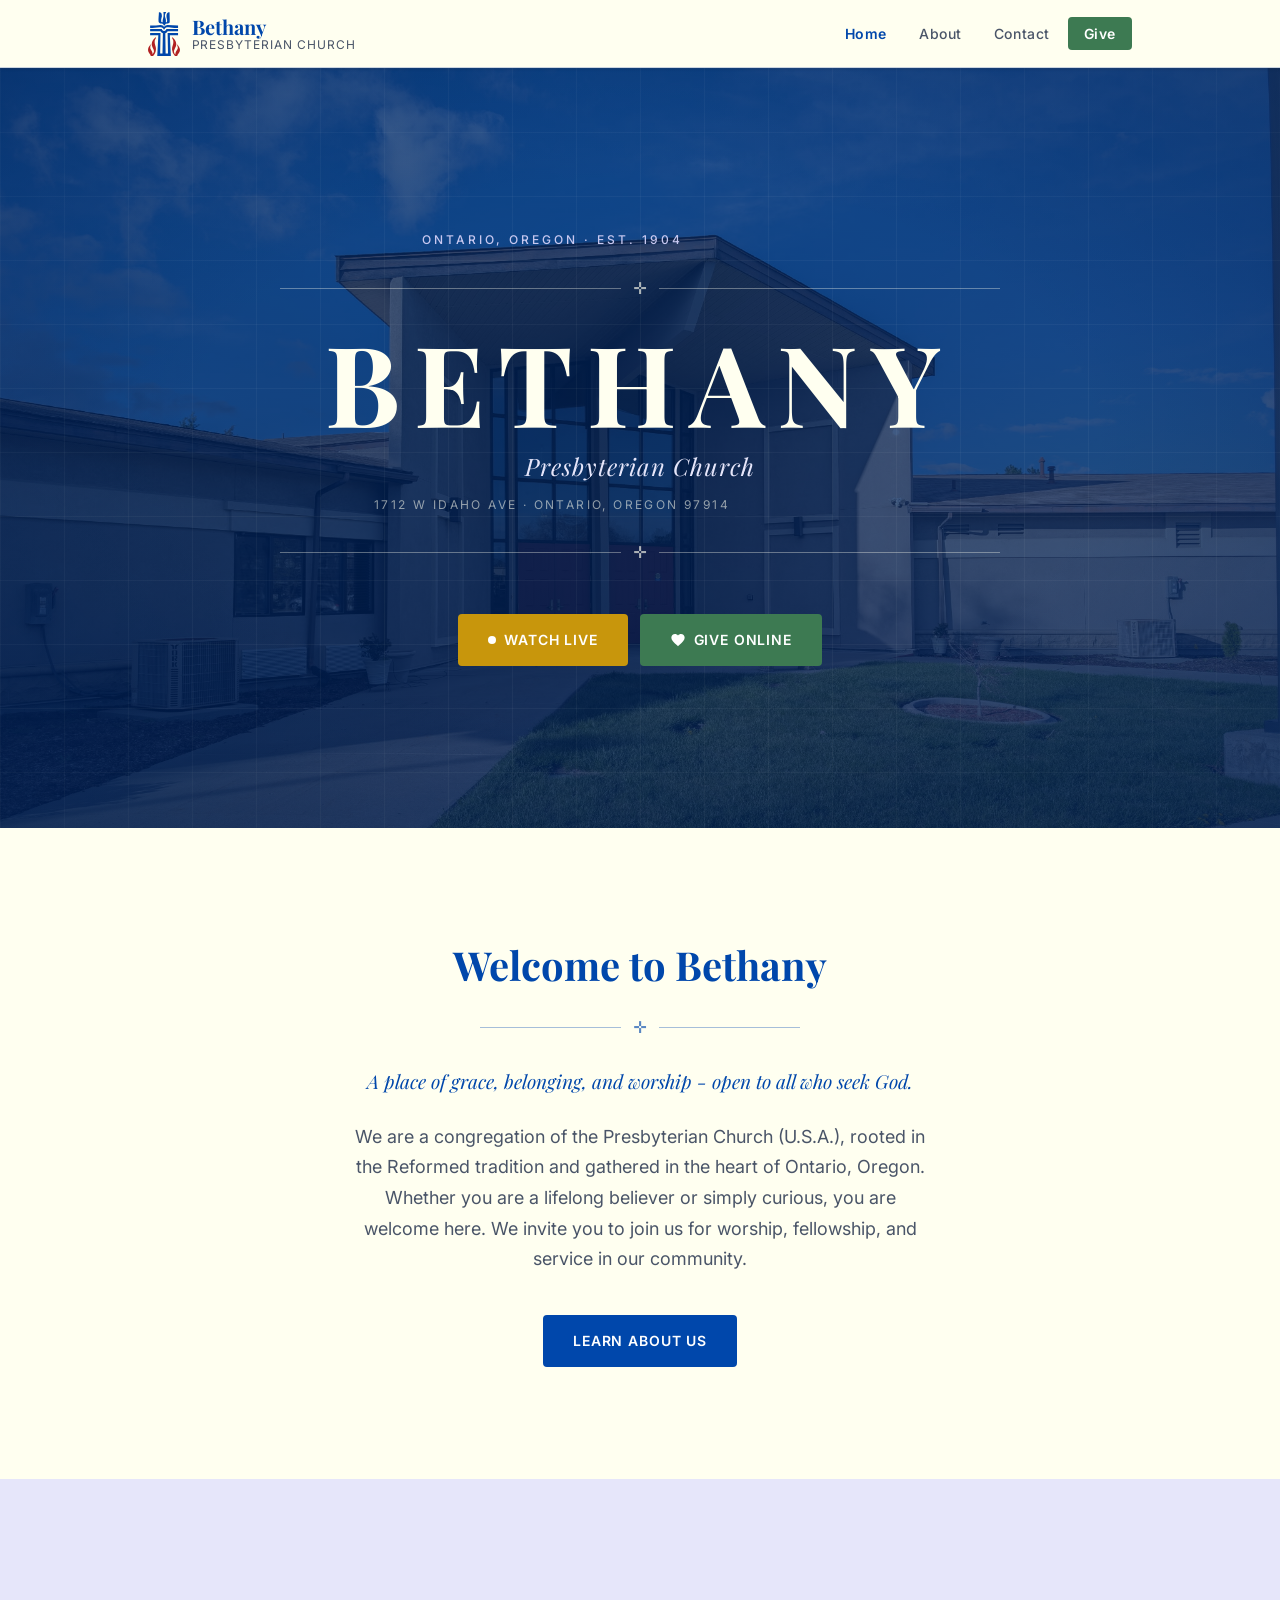
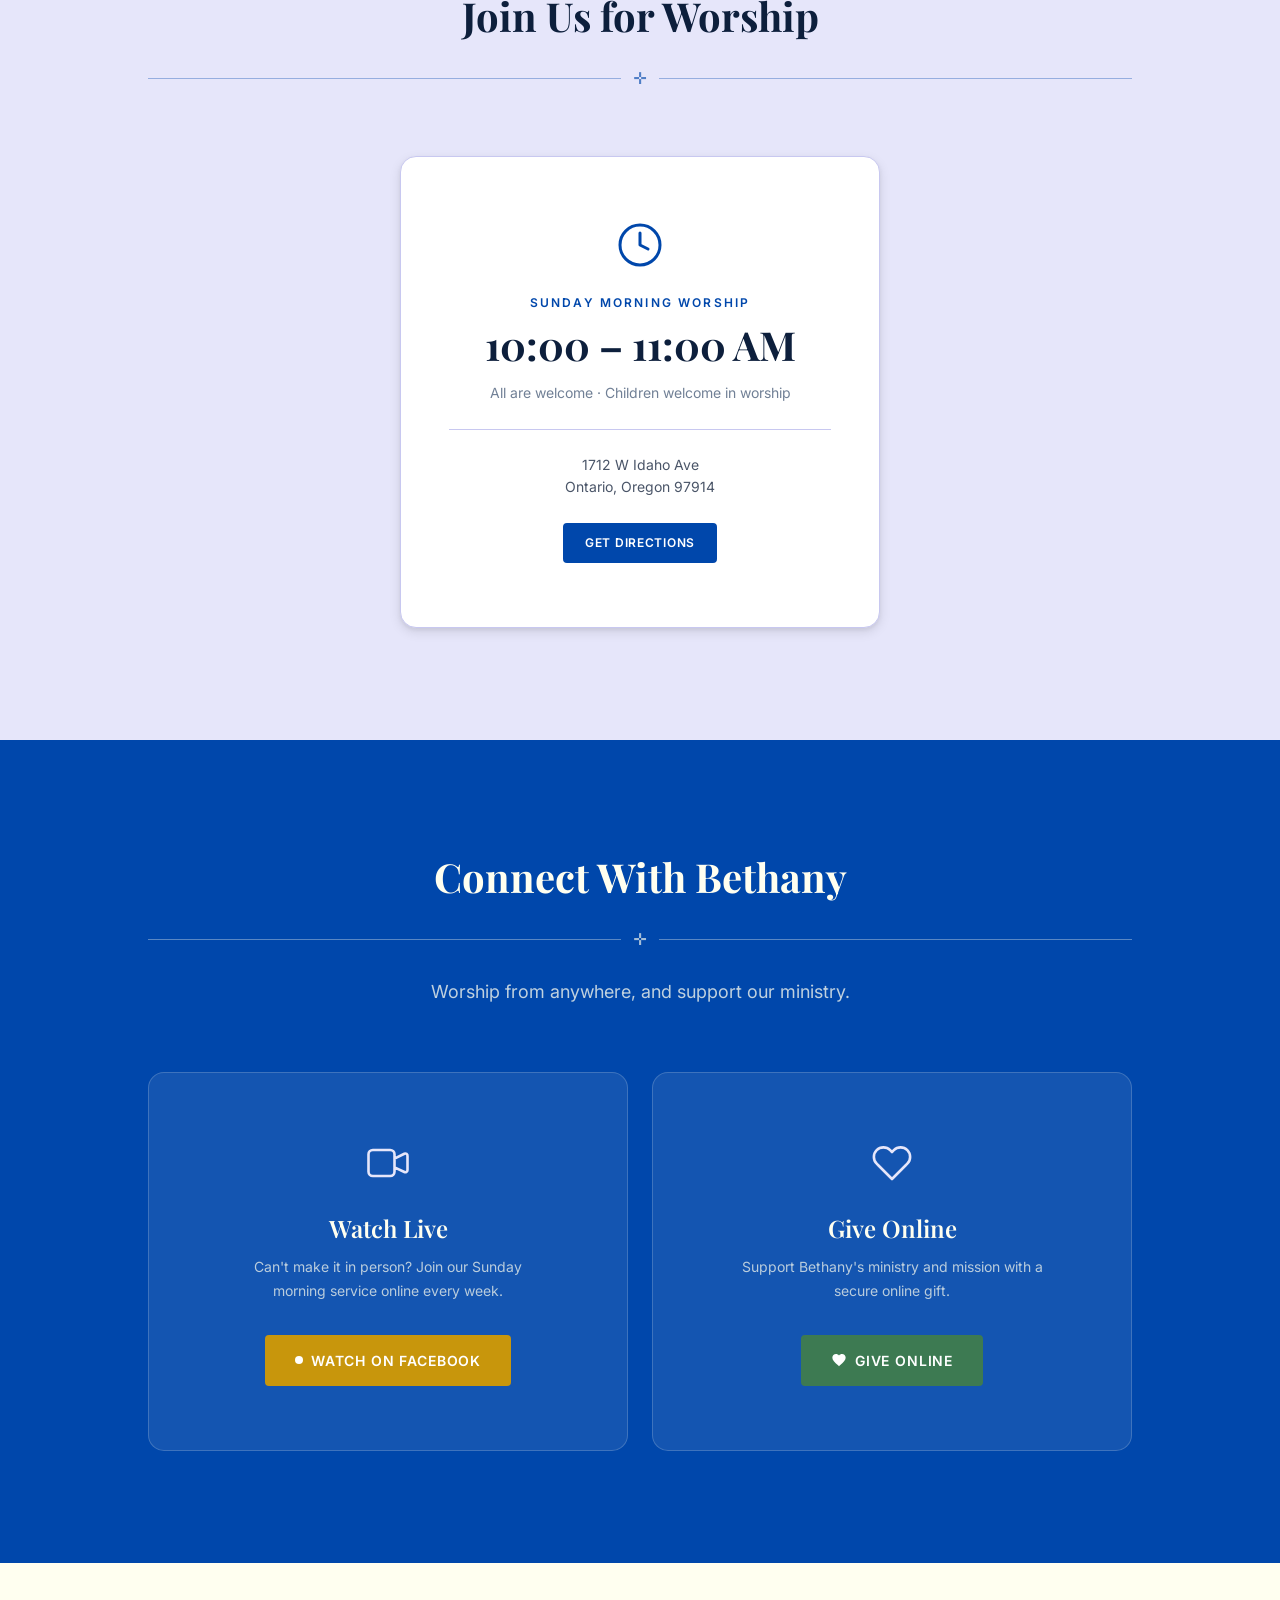
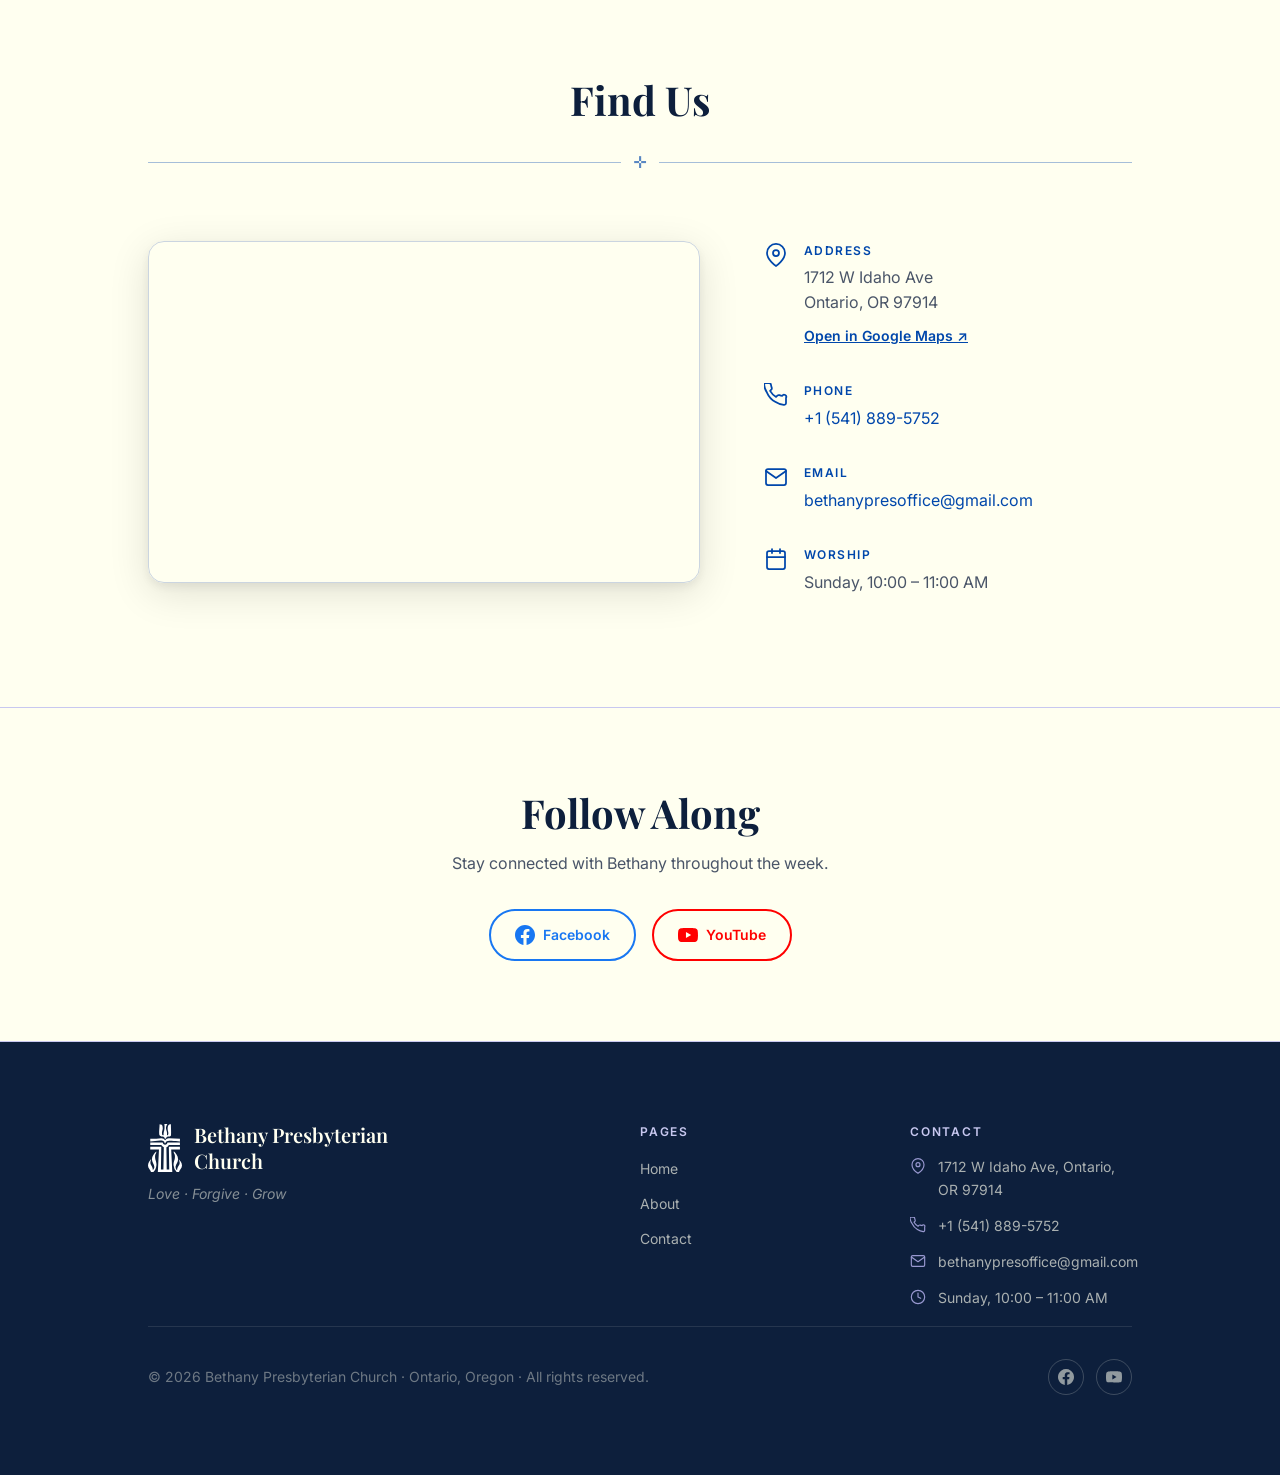
==== commit b896cf98: "added est year on index page, added banner images to about and contact pages, added correct email co" ====
--- a/index.html
+++ b/index.html
@@ -39,7 +39,7 @@
       "addressCountry": "US"
     },
     "telephone": "+1-541-889-5752",
-    "email": "info@bethanypresbyterianontario.com",
+    "email": "bethanypresoffice@gmail.com",
     "url": "https://www.bethanypresbyterianontario.com",
     "openingHours": "Su 10:00-11:00"
   }
@@ -85,7 +85,7 @@
           <li><a href="./index.html"   class="nav__link" aria-current="page">Home</a></li>
           <li><a href="./about.html"   class="nav__link">About</a></li>
           <li><a href="./contact.html" class="nav__link">Contact</a></li>
-          <!-- PLACEHOLDER: Replace # with donation platform URL (Tithe.ly or SimpleGive) -->
+          <!-- PLACEHOLDER: Replace # with donation platform URL (Paypal, Tithe.ly or SimpleGive) -->
           <li><a href="#"              class="nav__link nav__link--give"
                  aria-label="Give online to Bethany Presbyterian Church">Give</a></li>
         </ul>
@@ -105,7 +105,7 @@
     <section class="hero" aria-label="Welcome to Bethany Presbyterian Church">
       <div class="hero__content">
 
-        <p class="hero__eyebrow">Ontario, Oregon · Est. <!--PLACEHOLDER: founding year--></p>
+        <p class="hero__eyebrow">Ontario, Oregon · Est. 1904</p>
 
         <!-- Decorative rule -->
         <div class="divider divider--ivory" aria-hidden="true">
@@ -132,7 +132,7 @@
             Watch Live
           </a>
 
-          <!-- PLACEHOLDER: Replace # with Tithe.ly or SimpleGive donation URL -->
+          <!-- PLACEHOLDER: Replace # with Paypal or Tithe.ly or SimpleGive donation URL -->
           <a href="#"
              class="btn btn--give"
              aria-label="Give online to Bethany Presbyterian Church"
@@ -162,12 +162,10 @@
           <span class="divider__cross">✛</span>
         </div>
 
-        <!-- PLACEHOLDER: Replace with client-approved mission statement -->
         <p class="section__lead">
-          A place of grace, belonging, and worship — open to all who seek God.
+          A place of grace, belonging, and worship - open to all who seek God.
         </p>
 
-        <!-- PLACEHOLDER: Replace with full welcome message from the pastor or board -->
         <p class="section__body" style="margin-top: 1.5rem;">
           We are a congregation of the Presbyterian Church (U.S.A.), rooted in the Reformed
           tradition and gathered in the heart of Ontario, Oregon. Whether you are a lifelong
@@ -210,7 +208,7 @@
 
           <hr class="worship-card__rule">
 
-          <!-- PLACEHOLDER: Update if address or details change -->
+          <!-- Update if address or details change -->
           <p class="worship-card__address">
             1712 W Idaho Ave<br>
             Ontario, Oregon 97914
@@ -287,7 +285,7 @@
               Support Bethany's ministry and mission with a secure online gift.
             </p>
 
-            <!-- PLACEHOLDER: Replace # with Tithe.ly or SimpleGive URL -->
+            <!-- PLACEHOLDER: Replace # with Paypal or Tithe.ly or SimpleGive URL -->
             <a href="#"
                class="btn btn--give"
                rel="noopener noreferrer"
@@ -321,8 +319,6 @@
         <div class="location__grid">
 
           <!-- Google Maps embed -->
-          <!-- PLACEHOLDER: For best results, generate a real embed code from
-               maps.google.com → Share → Embed a map, and replace the src below. -->
           <div class="map-container">
             <iframe
               title="Map showing Bethany Presbyterian Church at 1712 W Idaho Ave, Ontario, Oregon"
@@ -386,9 +382,8 @@
               <div>
                 <p class="contact-detail__label">Email</p>
                 <p class="contact-detail__value">
-                  <!-- PLACEHOLDER: Replace with real email once confirmed -->
-                  <a href="mailto:info@bethanypresbyterianontario.com">
-                    info@bethanypresbyterianontario.com
+                  <a href="mailto:bethanypresoffice@gmail.com">
+                    bethanypresoffice@gmail.com
                   </a>
                 </p>
               </div>
@@ -474,7 +469,7 @@
             <img src="./images/emblem-white.svg" alt="" aria-hidden="true" width="34" height="48">
             <p class="footer__church-name">Bethany Presbyterian<br>Church</p>
           </div>
-          <p class="footer__tagline">Gathered in worship · Grown in faith · Sent in service.</p>
+          <p class="footer__tagline">Love · Forgive · Grow</p>
         </div>
 
         <!-- Navigation column -->
@@ -515,9 +510,8 @@
                 <path d="M4 4h16c1.1 0 2 .9 2 2v12c0 1.1-.9 2-2 2H4c-1.1 0-2-.9-2-2V6c0-1.1.9-2 2-2z"/>
                 <polyline points="22,6 12,13 2,6"/>
               </svg>
-              <!-- PLACEHOLDER: Replace with confirmed email address -->
-              <a href="mailto:info@bethanypresbyterianontario.com">
-                info@bethanypresbyterianontario.com
+              <a href="mailto:bethanypresoffice@gmail.com">
+                bethanypresoffice@gmail.com
               </a>
             </li>
 
@@ -539,7 +533,6 @@
           <small>&copy; <span id="footer-year"></span> Bethany Presbyterian Church · Ontario, Oregon · All rights reserved.</small>
         </p>
         <div class="footer__social-links" aria-label="Social media links">
-          <!-- PLACEHOLDER: Replace # with real URLs -->
           <a href="https://www.facebook.com/BethanyPresbyterianChurch/" class="footer__social-link" aria-label="Facebook" rel="noopener noreferrer" target="_blank">
             <svg aria-hidden="true" viewBox="0 0 24 24" fill="currentColor">
               <path d="M24 12.073c0-6.627-5.373-12-12-12s-12 5.373-12 12c0 5.99 4.388 10.954 10.125 11.854v-8.385H7.078v-3.47h3.047V9.43c0-3.007 1.792-4.669 4.533-4.669 1.312 0 2.686.235 2.686.235v2.953H15.83c-1.491 0-1.956.925-1.956 1.874v2.25h3.328l-.532 3.47h-2.796v8.385C19.612 23.027 24 18.062 24 12.073z"/>
--- a/css/style.css
+++ b/css/style.css
@@ -989,6 +989,8 @@
   color: var(--clr-ivory);
   position: relative;
   overflow: hidden;
+  background-size: cover;
+  background-position: center;
 }
 
 .page-banner::before {
@@ -1028,6 +1030,12 @@
   margin-inline: auto;
   margin-top: var(--space-4);
   margin-bottom: 0;
+}
+
+@media (min-width: 1024px) {
+  .page-banner--about {
+    background-position: center 35%;
+  }
 }
 
 
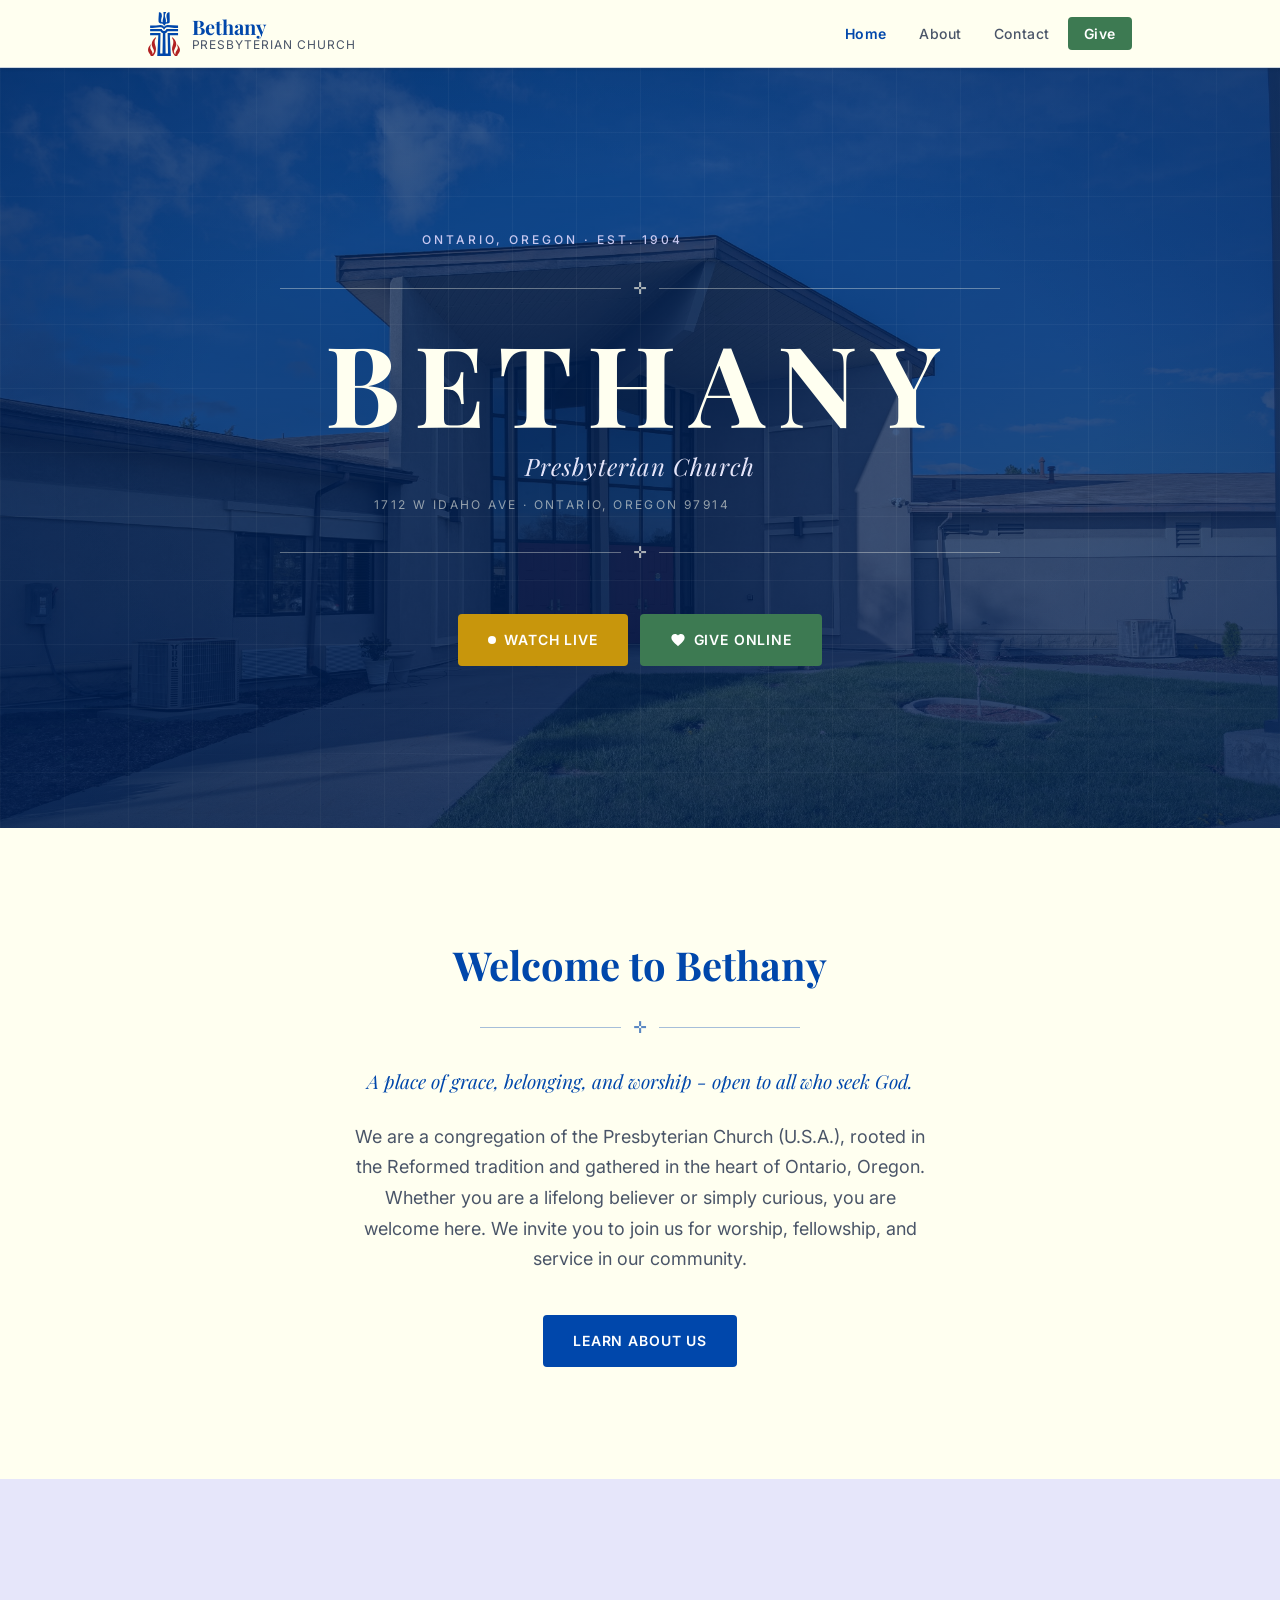
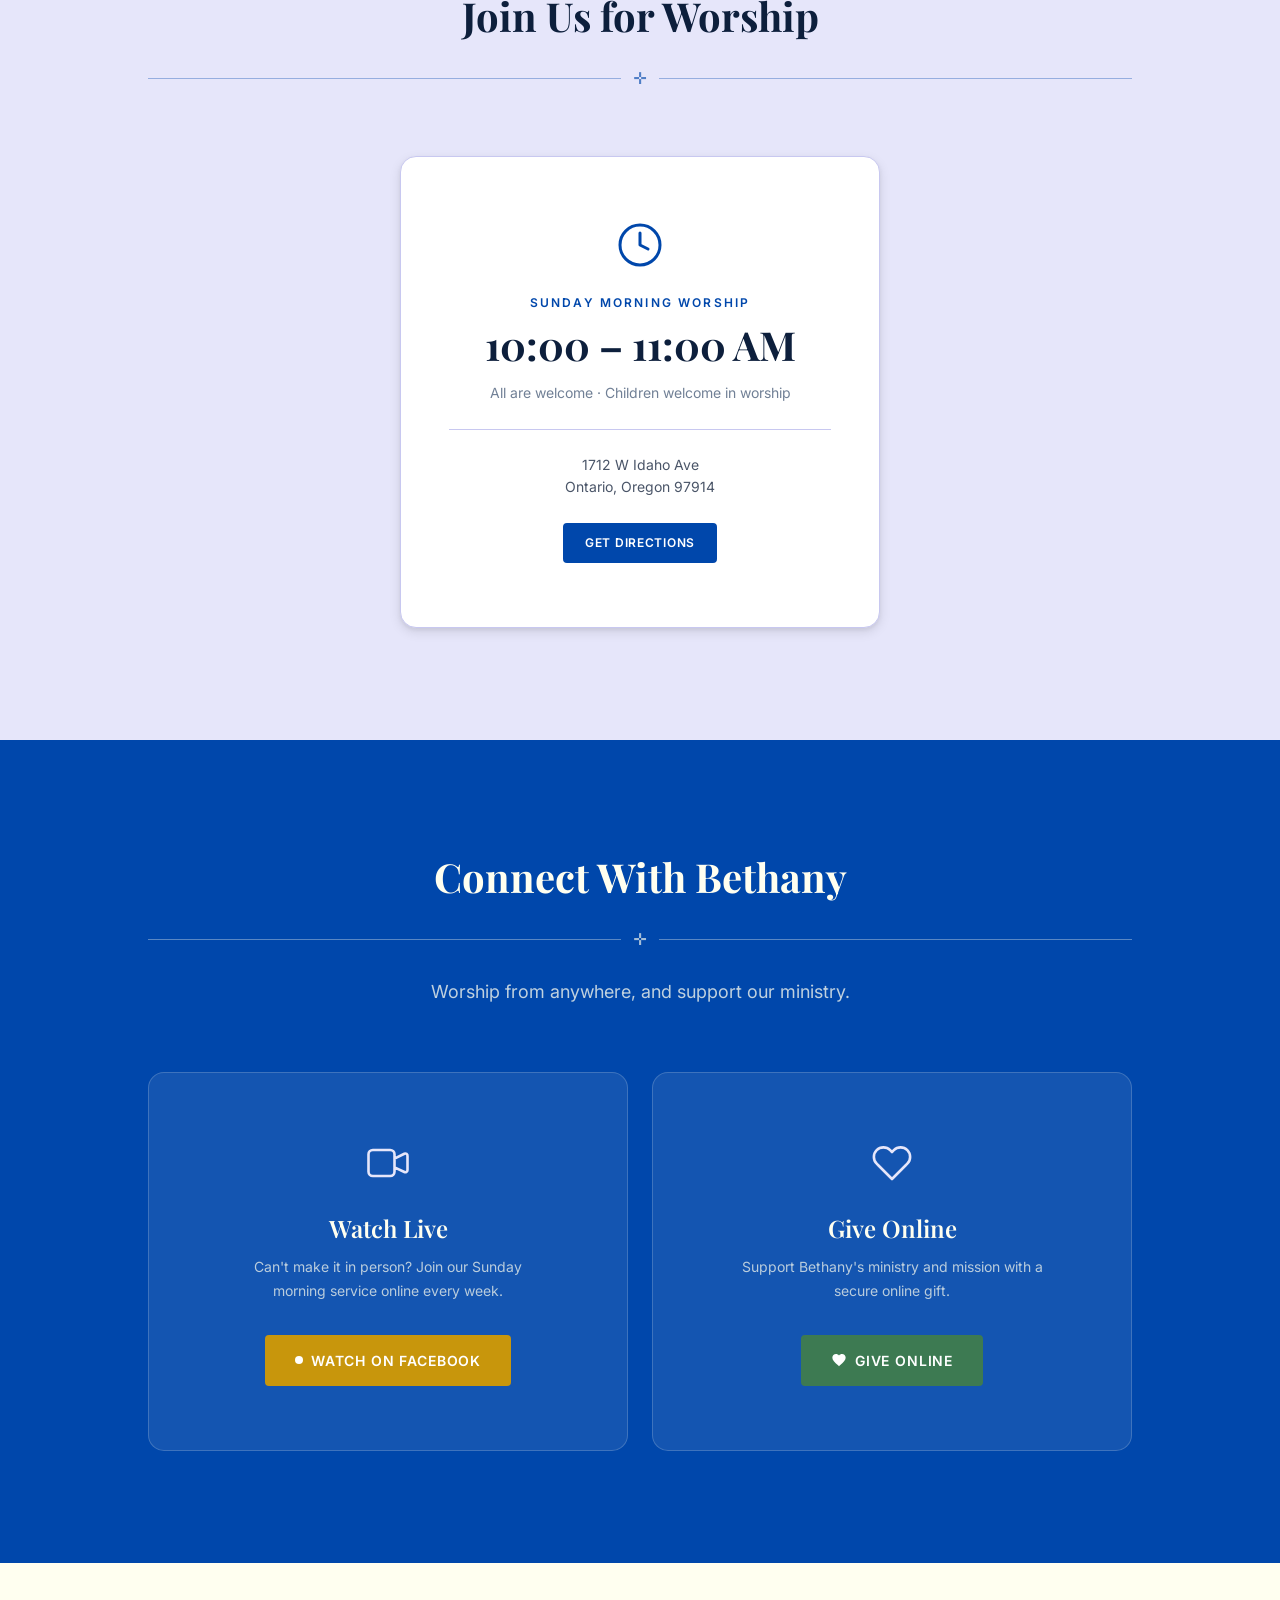
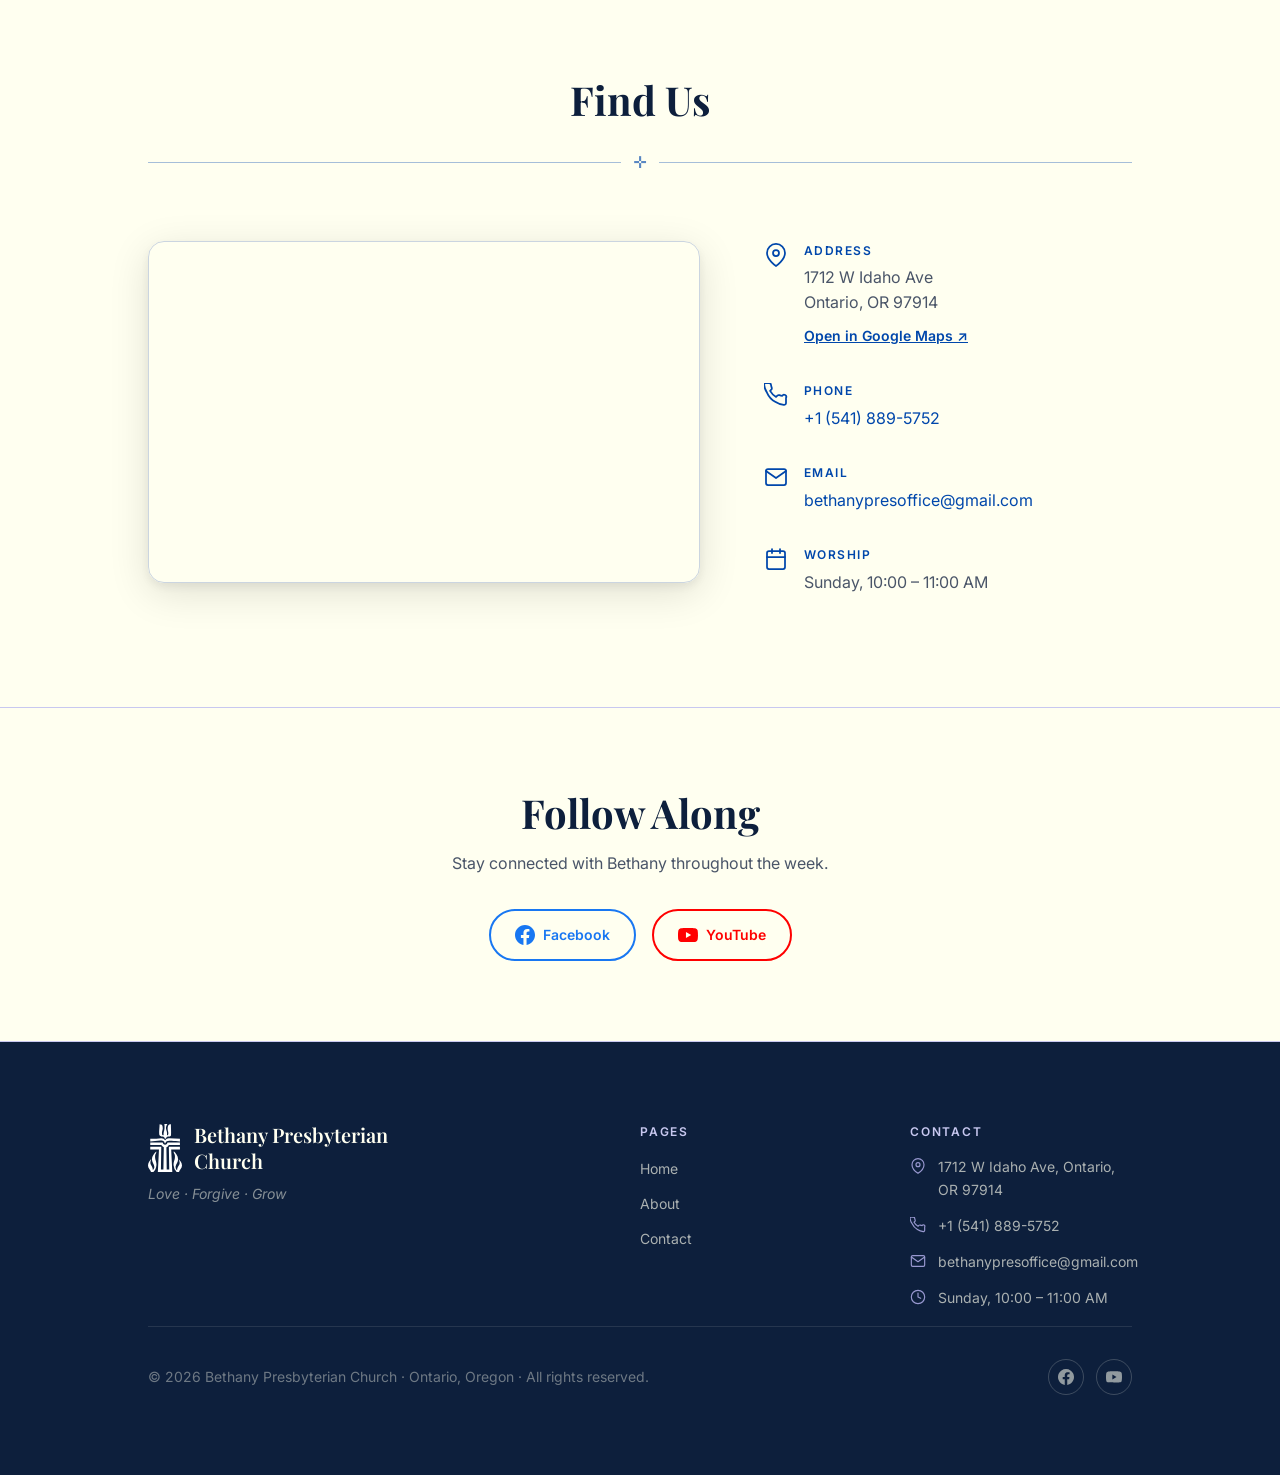
==== commit e12271fa: "added 'coming soon' popover to 'give' buttons" ====
--- a/index.html
+++ b/index.html
@@ -86,8 +86,13 @@
           <li><a href="./about.html"   class="nav__link">About</a></li>
           <li><a href="./contact.html" class="nav__link">Contact</a></li>
           <!-- PLACEHOLDER: Replace # with donation platform URL (Paypal, Tithe.ly or SimpleGive) -->
-          <li><a href="#"              class="nav__link nav__link--give"
-                 aria-label="Give online to Bethany Presbyterian Church">Give</a></li>
+          <!-- Remove tooltip-wrapper span and btn-tooltip span below when donation link is live -->
+          <li><span class="tooltip-wrapper">
+            <a href="#" class="nav__link nav__link--give"
+               aria-label="Give online to Bethany Presbyterian Church"
+               aria-describedby="tooltip-give-nav">Give</a>
+            <span id="tooltip-give-nav" role="tooltip" class="btn-tooltip btn-tooltip--below">Coming soon</span>
+          </span></li>
         </ul>
       </nav>
 
@@ -133,17 +138,22 @@
           </a>
 
           <!-- PLACEHOLDER: Replace # with Paypal or Tithe.ly or SimpleGive donation URL -->
-          <a href="#"
-             class="btn btn--give"
-             aria-label="Give online to Bethany Presbyterian Church"
-             rel="noopener noreferrer"
-             target="_blank">
-            <!-- Heart icon -->
-            <svg aria-hidden="true" width="16" height="16" viewBox="0 0 24 24" fill="currentColor">
-              <path d="M12 21.35l-1.45-1.32C5.4 15.36 2 12.28 2 8.5 2 5.42 4.42 3 7.5 3c1.74 0 3.41.81 4.5 2.09C13.09 3.81 14.76 3 16.5 3 19.58 3 22 5.42 22 8.5c0 3.78-3.4 6.86-8.55 11.54L12 21.35z"/>
-            </svg>
-            Give Online
-          </a>
+          <!-- Remove tooltip-wrapper span and btn-tooltip span below when donation link is live -->
+          <span class="tooltip-wrapper">
+            <a href="#"
+               class="btn btn--give"
+               aria-label="Give online to Bethany Presbyterian Church"
+               aria-describedby="tooltip-give-hero"
+               rel="noopener noreferrer"
+               target="_blank">
+              <!-- Heart icon -->
+              <svg aria-hidden="true" width="16" height="16" viewBox="0 0 24 24" fill="currentColor">
+                <path d="M12 21.35l-1.45-1.32C5.4 15.36 2 12.28 2 8.5 2 5.42 4.42 3 7.5 3c1.74 0 3.41.81 4.5 2.09C13.09 3.81 14.76 3 16.5 3 19.58 3 22 5.42 22 8.5c0 3.78-3.4 6.86-8.55 11.54L12 21.35z"/>
+              </svg>
+              Give Online
+            </a>
+            <span id="tooltip-give-hero" role="tooltip" class="btn-tooltip">Coming soon</span>
+          </span>
         </div>
 
       </div>
@@ -286,16 +296,21 @@
             </p>
 
             <!-- PLACEHOLDER: Replace # with Paypal or Tithe.ly or SimpleGive URL -->
-            <a href="#"
-               class="btn btn--give"
-               rel="noopener noreferrer"
-               target="_blank"
-               aria-label="Give online to Bethany Presbyterian Church">
-              <svg aria-hidden="true" width="16" height="16" viewBox="0 0 24 24" fill="currentColor">
-                <path d="M12 21.35l-1.45-1.32C5.4 15.36 2 12.28 2 8.5 2 5.42 4.42 3 7.5 3c1.74 0 3.41.81 4.5 2.09C13.09 3.81 14.76 3 16.5 3 19.58 3 22 5.42 22 8.5c0 3.78-3.4 6.86-8.55 11.54L12 21.35z"/>
-              </svg>
-              Give Online
-            </a>
+            <!-- Remove tooltip-wrapper span and btn-tooltip span below when donation link is live -->
+            <span class="tooltip-wrapper">
+              <a href="#"
+                 class="btn btn--give"
+                 rel="noopener noreferrer"
+                 target="_blank"
+                 aria-label="Give online to Bethany Presbyterian Church"
+                 aria-describedby="tooltip-give-card">
+                <svg aria-hidden="true" width="16" height="16" viewBox="0 0 24 24" fill="currentColor">
+                  <path d="M12 21.35l-1.45-1.32C5.4 15.36 2 12.28 2 8.5 2 5.42 4.42 3 7.5 3c1.74 0 3.41.81 4.5 2.09C13.09 3.81 14.76 3 16.5 3 19.58 3 22 5.42 22 8.5c0 3.78-3.4 6.86-8.55 11.54L12 21.35z"/>
+                </svg>
+                Give Online
+              </a>
+              <span id="tooltip-give-card" role="tooltip" class="btn-tooltip">Coming soon</span>
+            </span>
 
           </article>
 
--- a/css/style.css
+++ b/css/style.css
@@ -1393,6 +1393,71 @@
    20. ACCESSIBILITY UTILITIES
    ============================================================ */
 
+/* ── "Coming soon" tooltip on Give buttons ──────────────────
+   To remove when donation link is live: delete .tooltip-wrapper
+   and .btn-tooltip rules, and remove the wrapper/tooltip spans
+   from the HTML around each Give button.
+   ──────────────────────────────────────────────────────────── */
+.tooltip-wrapper {
+  position: relative;
+  display: inline-block;
+}
+
+.btn-tooltip {
+  position: absolute;
+  bottom: calc(100% + 8px);
+  left: 50%;
+  transform: translateX(-50%);
+  background: var(--clr-navy);
+  color: var(--clr-ivory);
+  font-family: var(--font-sans);
+  font-size: var(--text-xs);
+  font-weight: 500;
+  white-space: nowrap;
+  padding: 0.3em 0.75em;
+  border-radius: var(--radius-sm);
+  pointer-events: none;
+  opacity: 0;
+  visibility: hidden;
+  transition: opacity 0.15s, visibility 0.15s;
+  z-index: 100;
+}
+
+/* Small arrow pointing down */
+.btn-tooltip::after {
+  content: '';
+  position: absolute;
+  top: 100%;
+  left: 50%;
+  transform: translateX(-50%);
+  border: 5px solid transparent;
+  border-top-color: var(--clr-navy);
+}
+
+/* Below variant — for nav buttons where above would clip against the header */
+.btn-tooltip--below {
+  bottom: auto;
+  top: calc(100% + 8px);
+}
+
+.btn-tooltip--below::after {
+  top: auto;
+  bottom: 100%;
+  border-top-color: transparent;
+  border-bottom-color: var(--clr-navy);
+}
+
+.tooltip-wrapper:hover .btn-tooltip,
+.tooltip-wrapper:focus-within .btn-tooltip,
+.tooltip-wrapper.tooltip-open .btn-tooltip {
+  opacity: 1;
+  visibility: visible;
+}
+
+@media (prefers-reduced-motion: reduce) {
+  .btn-tooltip { transition: none; }
+}
+
 /* Skip navigation link — visible only on keyboard focus */
 .skip-link {
   position: absolute;
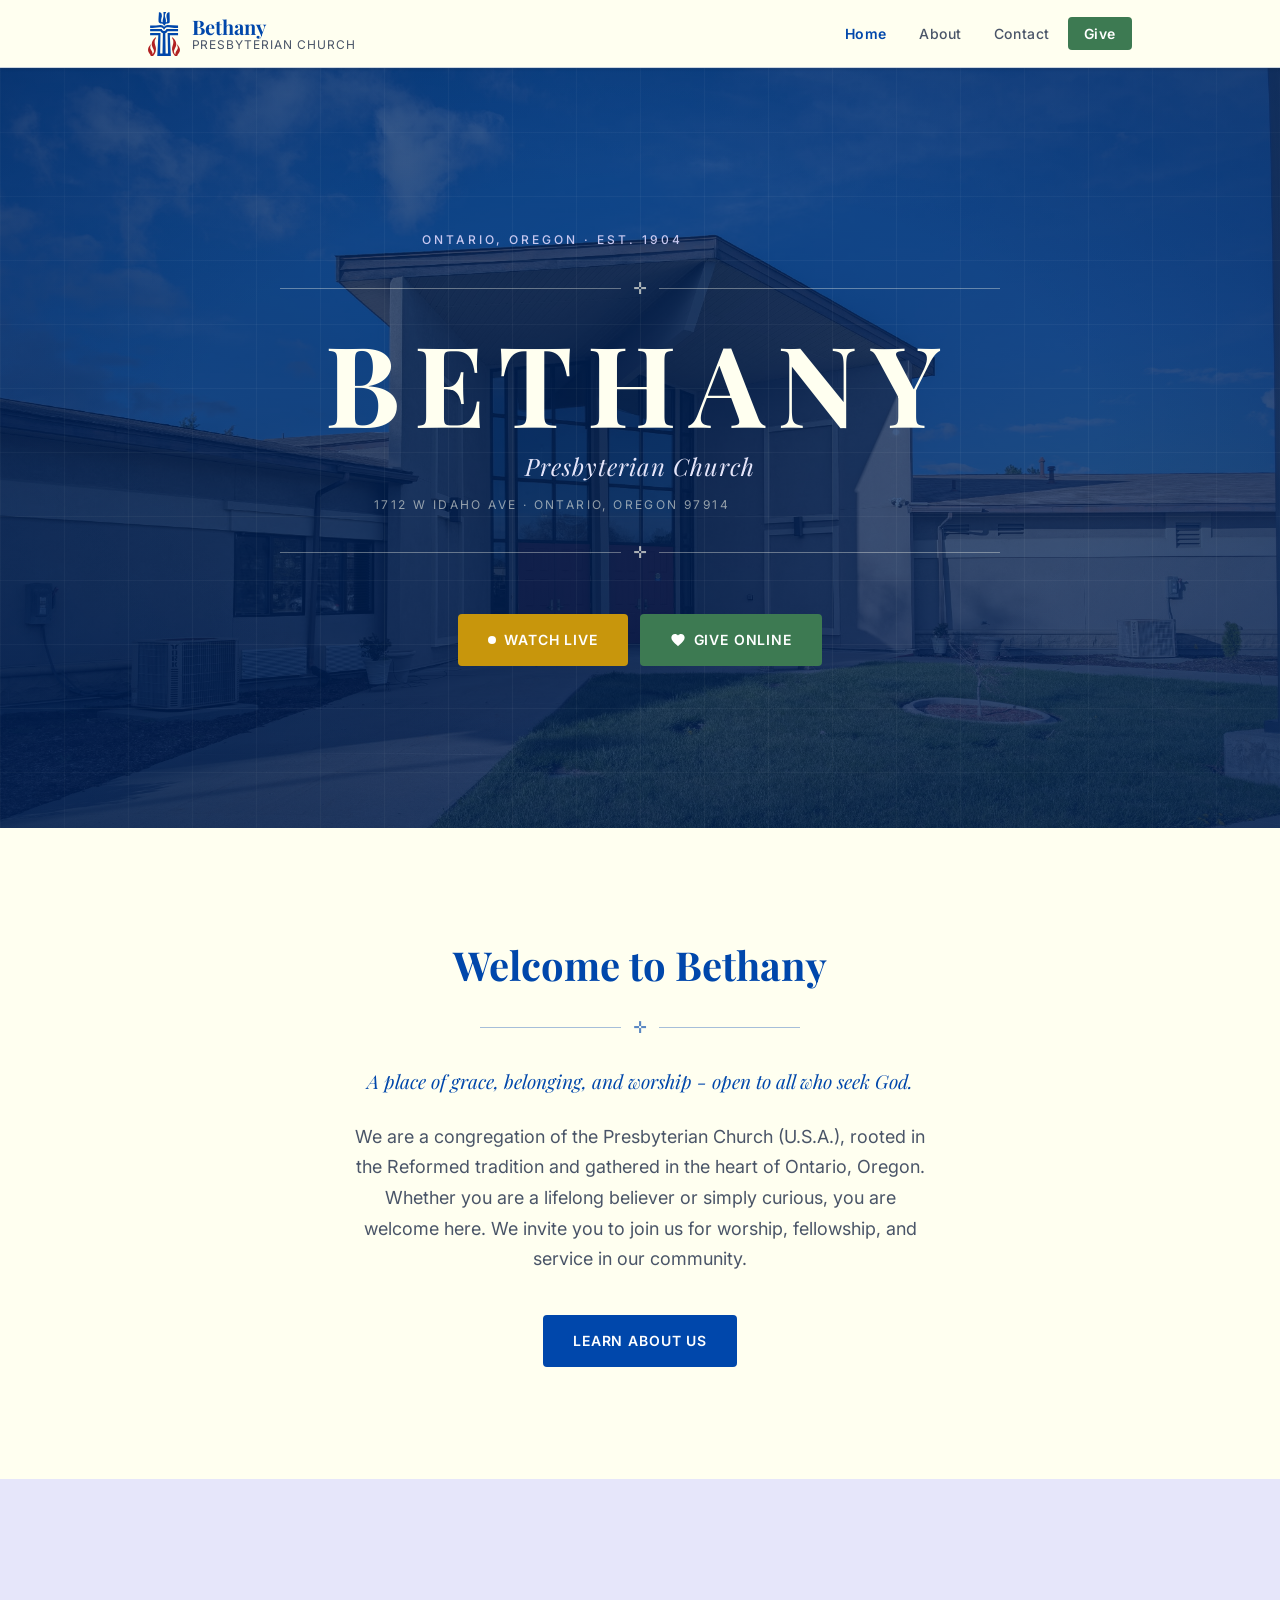
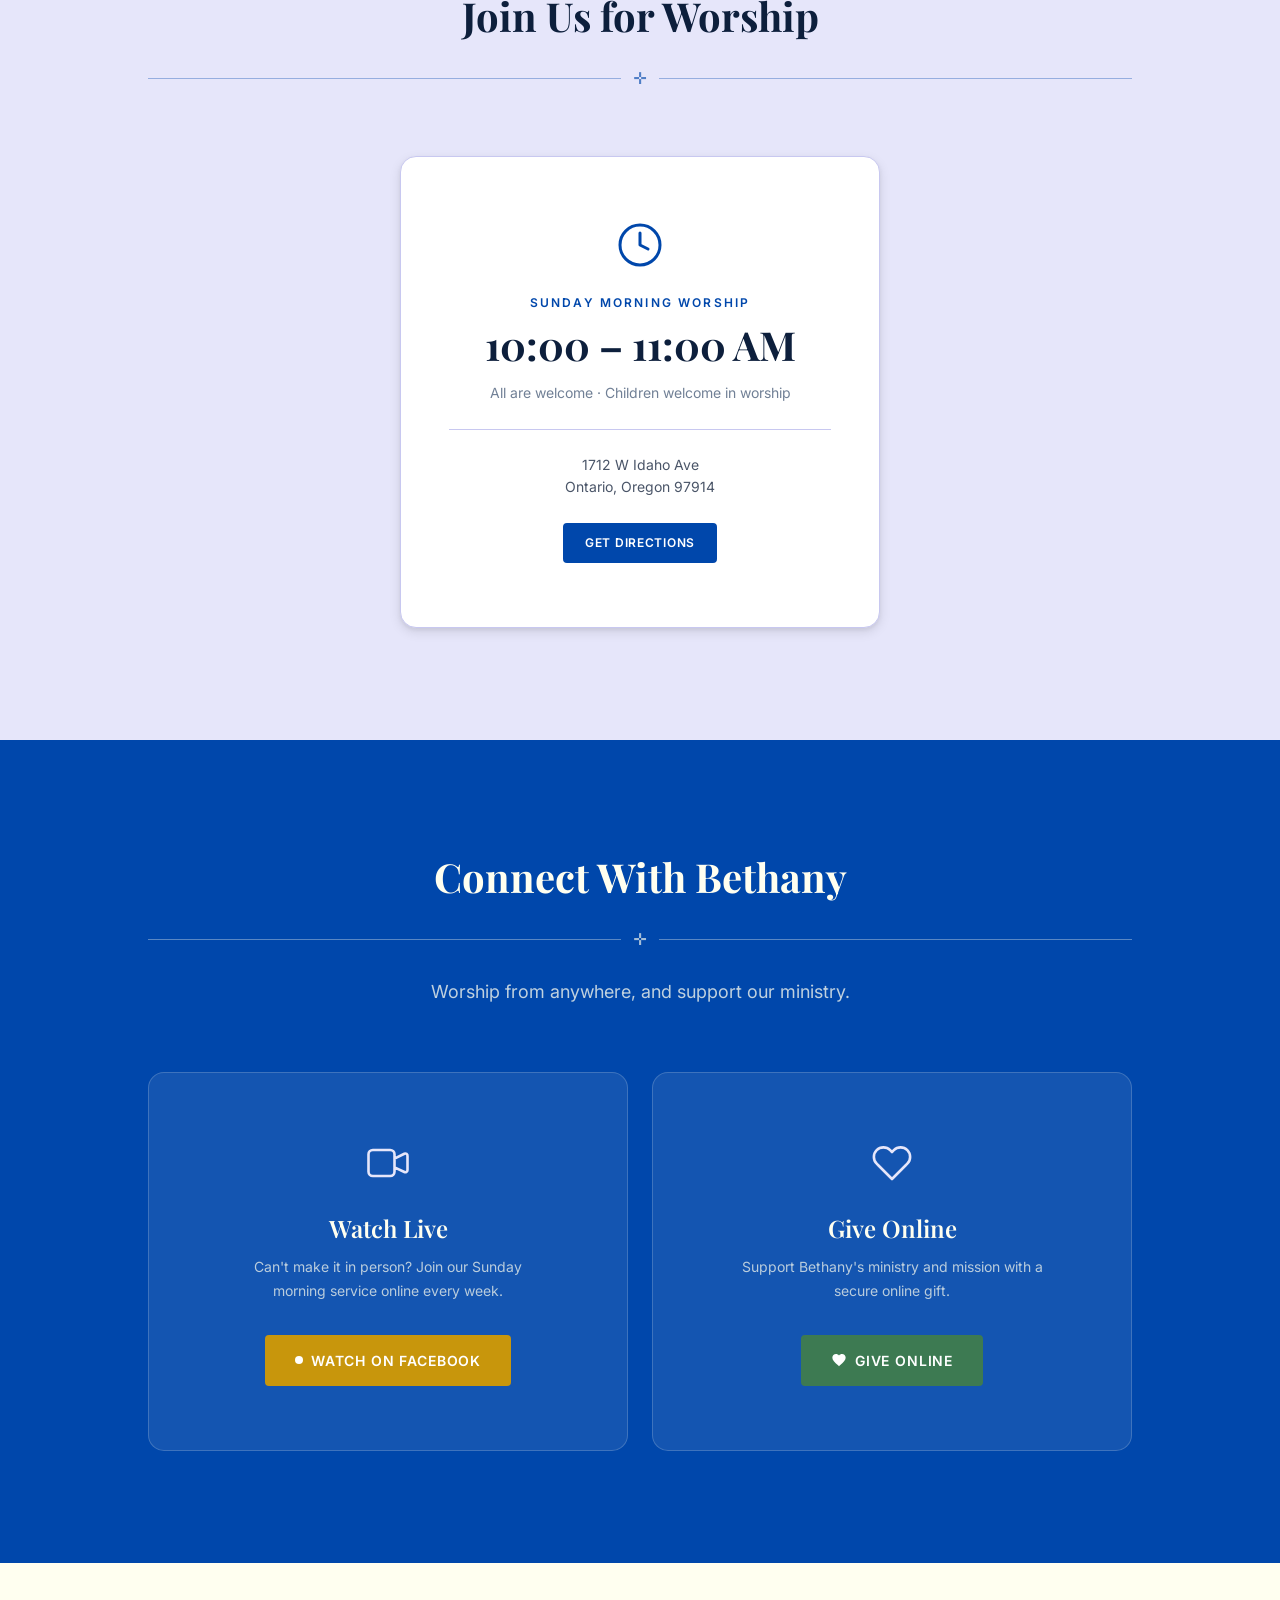
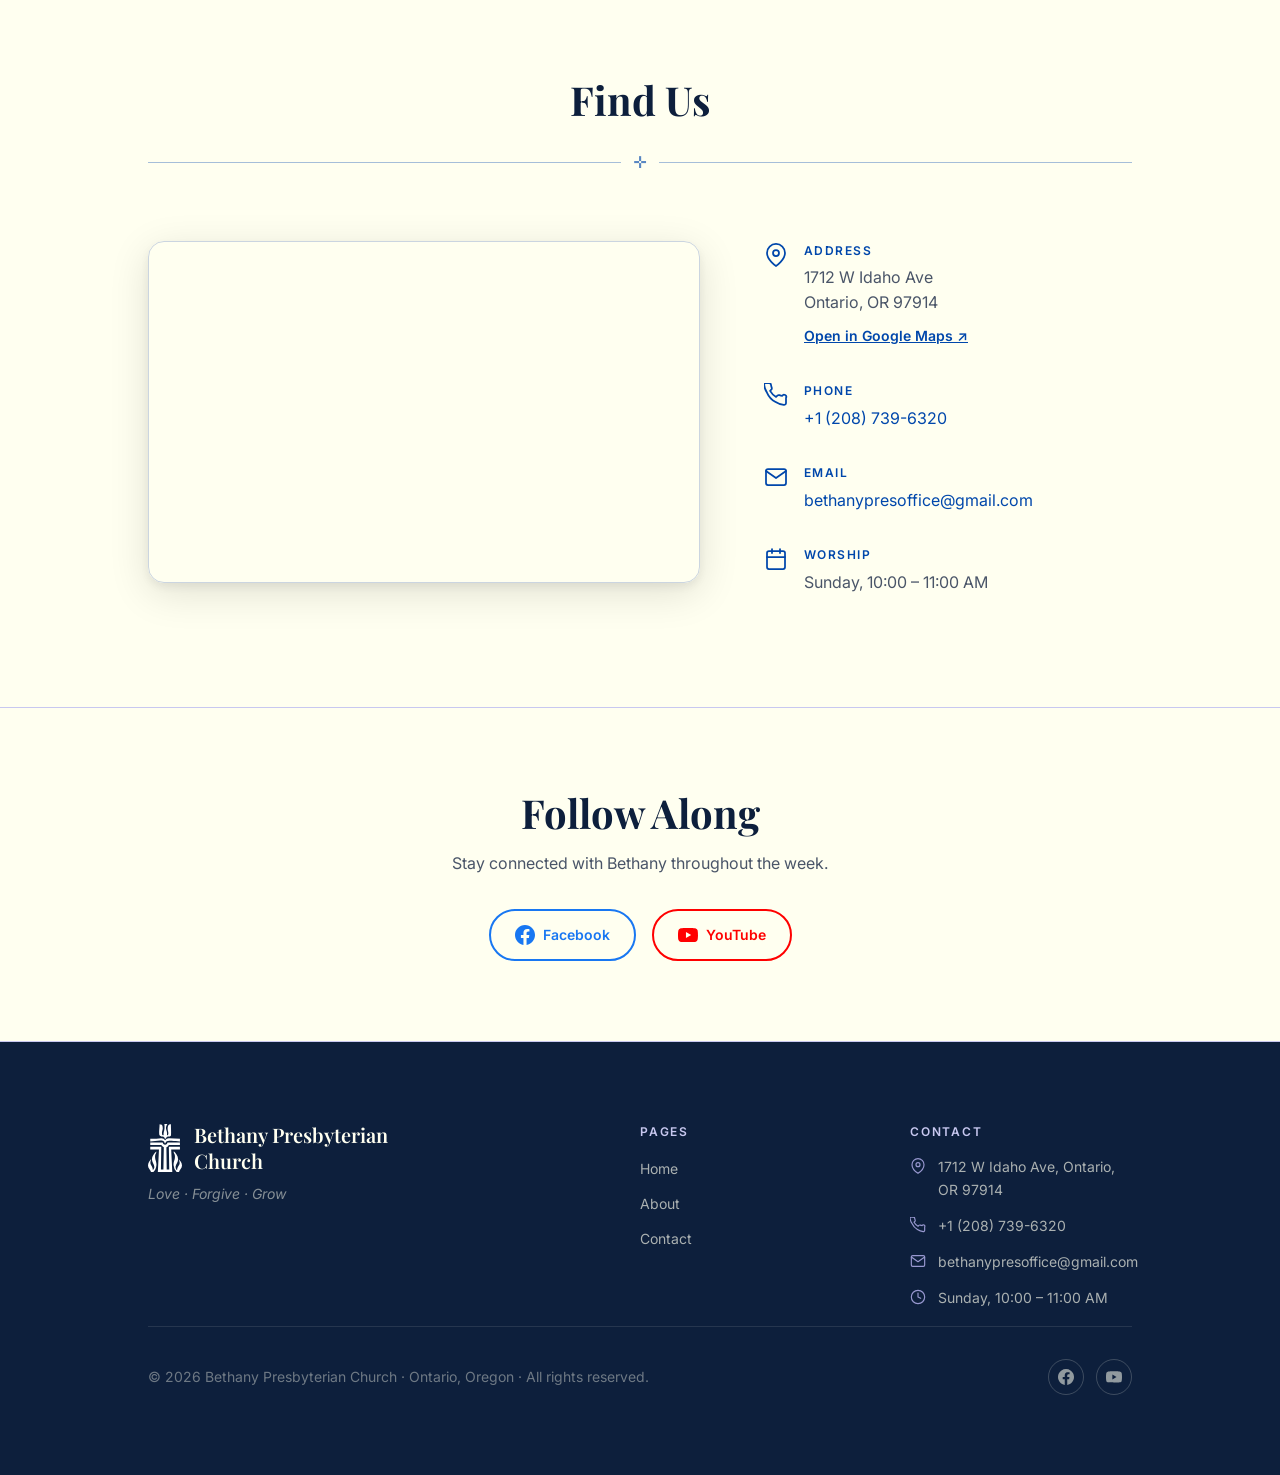
==== commit 2851cb37: "changed phone number" ====
--- a/index.html
+++ b/index.html
@@ -381,7 +381,7 @@
               <div>
                 <p class="contact-detail__label">Phone</p>
                 <p class="contact-detail__value">
-                  <a href="tel:+15418895752">+1 (541) 889-5752</a>
+                  <a href="tel:+12087396320">+1 (208) 739-6320</a>
                 </p>
               </div>
             </div>
@@ -517,7 +517,7 @@
               <svg aria-hidden="true" viewBox="0 0 24 24" fill="none" stroke="currentColor" stroke-width="1.75" stroke-linecap="round" stroke-linejoin="round">
                 <path d="M22 16.92v3a2 2 0 01-2.18 2 19.79 19.79 0 01-8.63-3.07A19.5 19.5 0 013.07 9.81 19.79 19.79 0 01-.07 1.13 2 2 0 012 .08h3a2 2 0 012 1.72c.127.96.361 1.903.7 2.81a2 2 0 01-.45 2.11L6.09 7.91a16 16 0 006 6l1.27-1.27a2 2 0 012.11-.45c.907.339 1.85.573 2.81.7A2 2 0 0122 14.92v2z"/>
               </svg>
-              <a href="tel:+15418895752">+1 (541) 889-5752</a>
+              <a href="tel:+12087396320">+1 (208) 739-6320</a>
             </li>
 
             <li class="footer__contact-item">
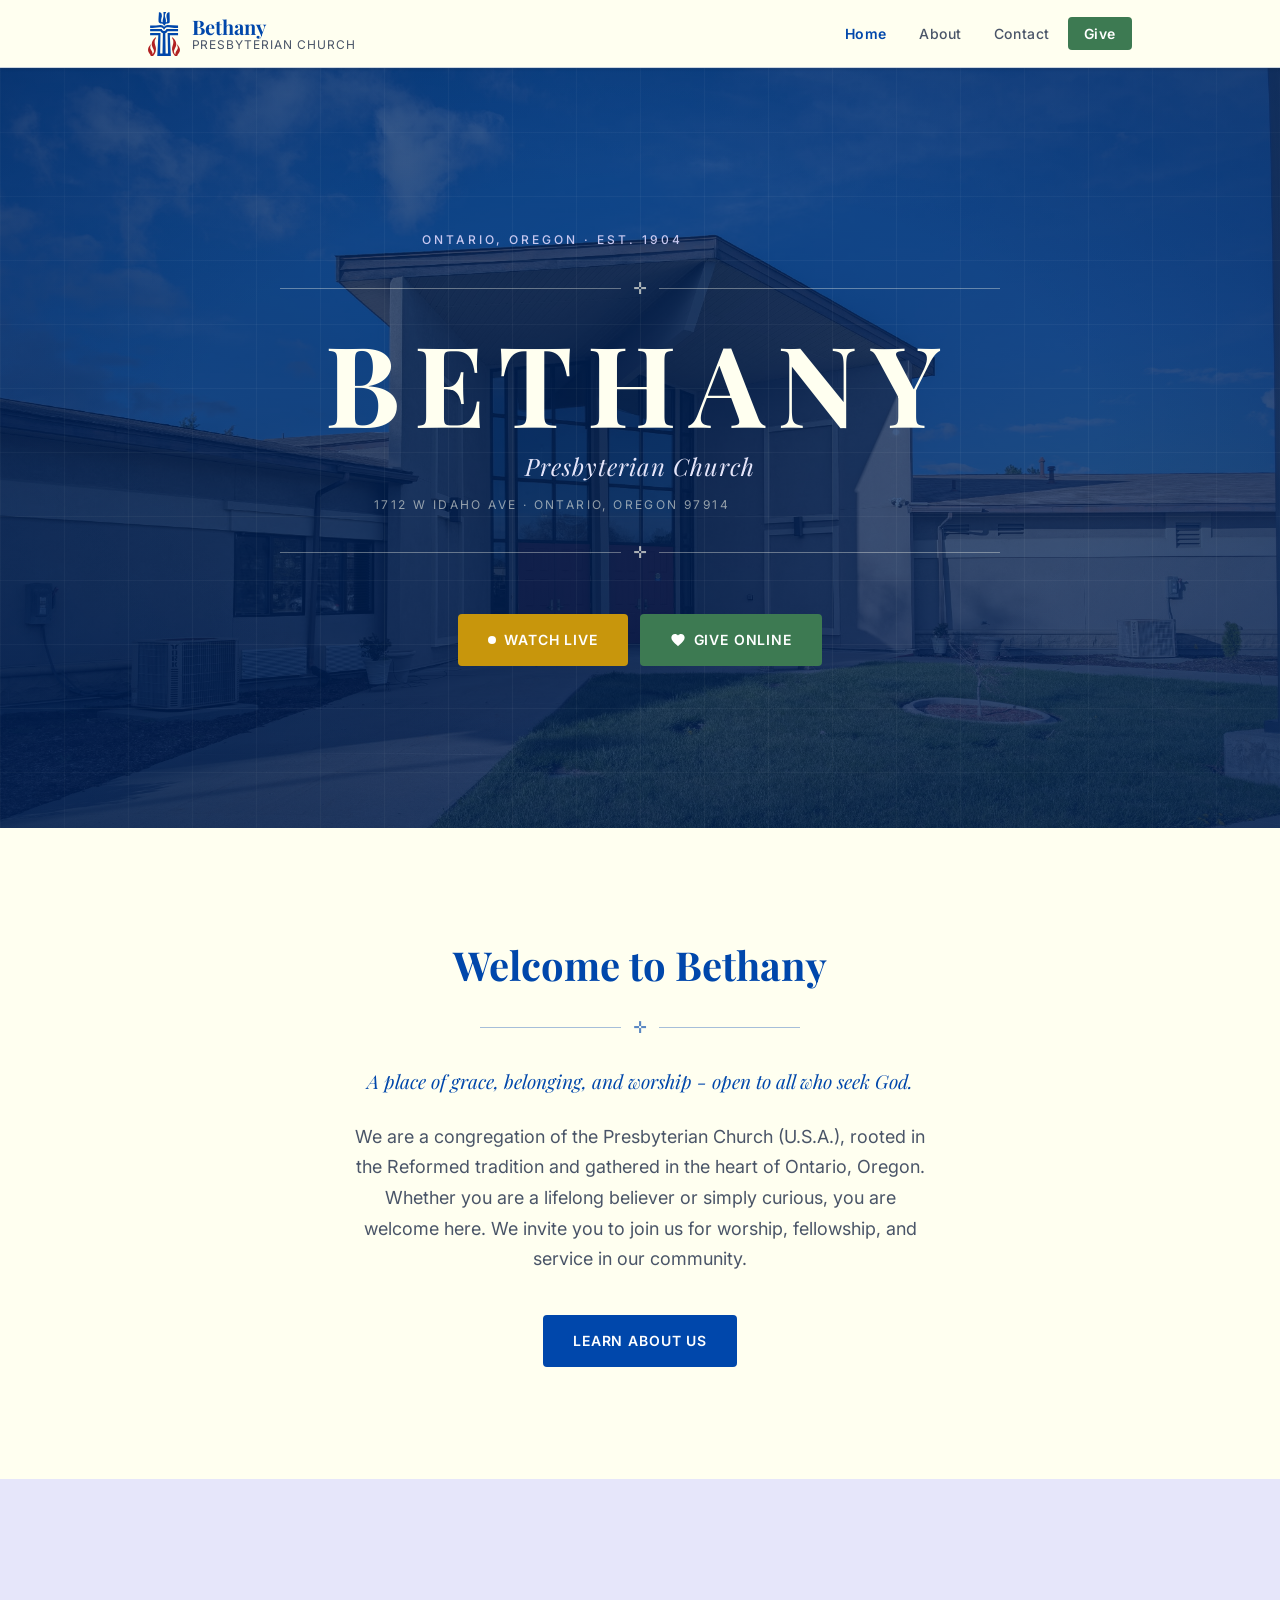
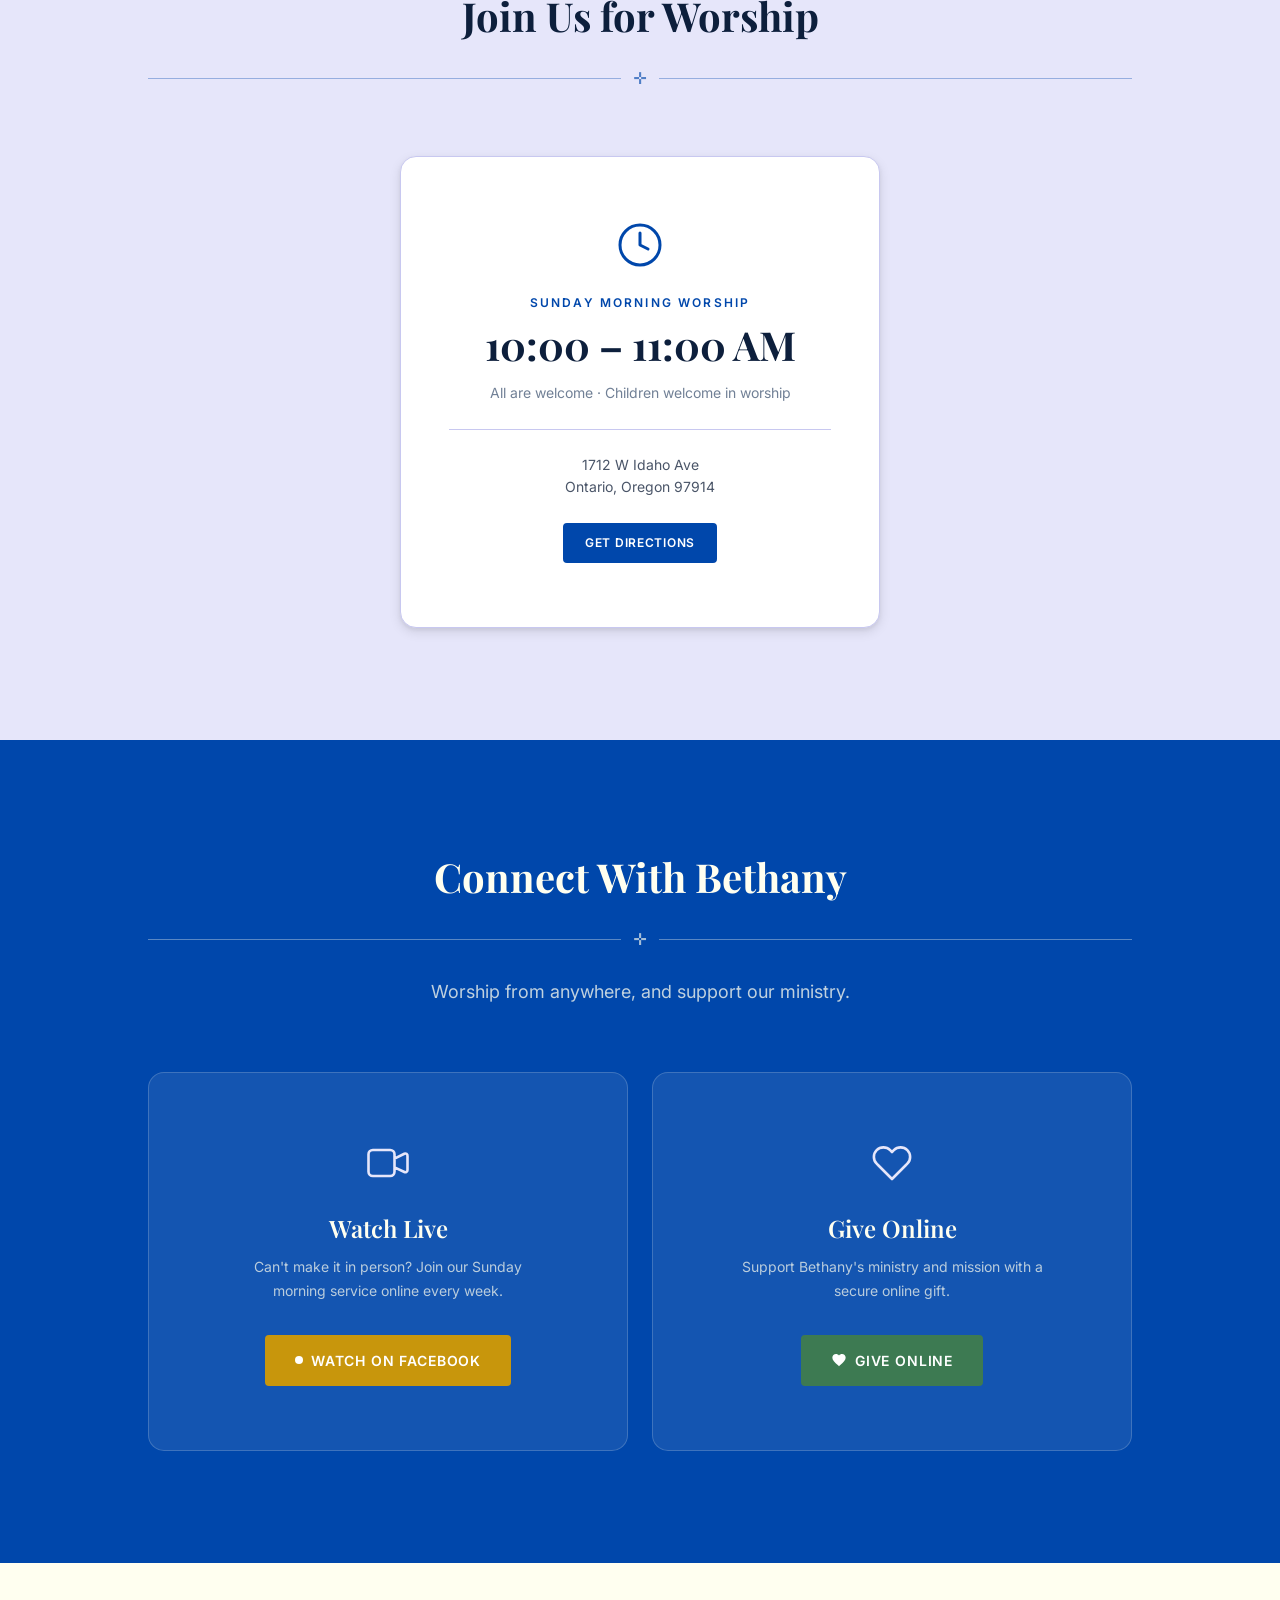
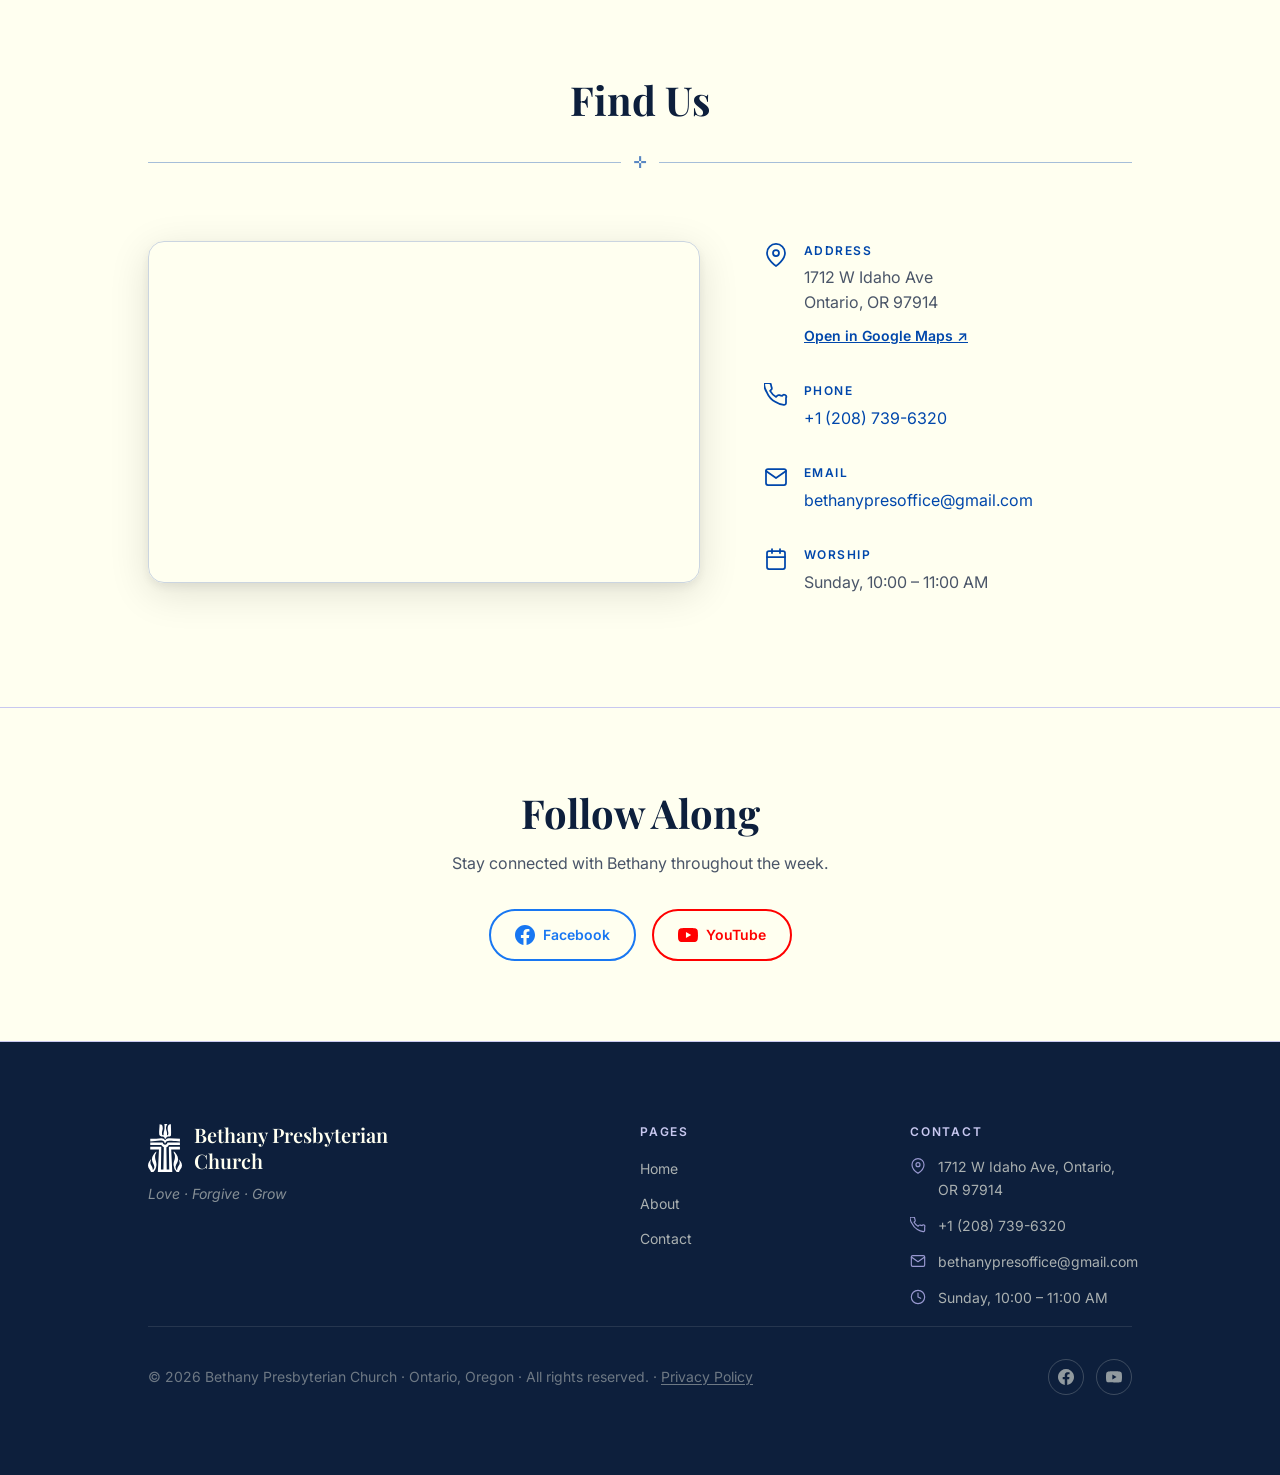
==== commit f1cb8b22: "added privacy respecting analytics via goatcounter, added privacy policy page that explains how user" ====
--- a/index.html
+++ b/index.html
@@ -545,7 +545,7 @@
       <!-- Footer bottom bar -->
       <div class="footer__bottom">
         <p class="footer__copyright">
-          <small>&copy; <span id="footer-year"></span> Bethany Presbyterian Church · Ontario, Oregon · All rights reserved.</small>
+          <small>&copy; <span id="footer-year"></span> Bethany Presbyterian Church · Ontario, Oregon · All rights reserved. · <a href="./privacy.html" class="footer__privacy-link">Privacy Policy</a></small>
         </p>
         <div class="footer__social-links" aria-label="Social media links">
           <a href="https://www.facebook.com/BethanyPresbyterianChurch/" class="footer__social-link" aria-label="Facebook" rel="noopener noreferrer" target="_blank">
@@ -571,6 +571,8 @@
 
   <!-- Main JS -->
   <script src="./js/main.js"></script>
+  <script data-goatcounter="https://bethanyweb.goatcounter.com/count"
+          async src="https://gc.zgo.at/count.js"></script>
 
 </body>
 </html>
--- a/css/style.css
+++ b/css/style.css
@@ -1359,6 +1359,17 @@
   max-width: none;
 }
 
+.footer__privacy-link {
+  color: rgba(255,255,240,0.4);
+  text-decoration: underline;
+  text-underline-offset: 2px;
+}
+
+.footer__privacy-link:hover,
+.footer__privacy-link:focus {
+  color: rgba(255,255,240,0.75);
+}
+
 .footer__social-links {
   display: flex;
   gap: var(--space-3);
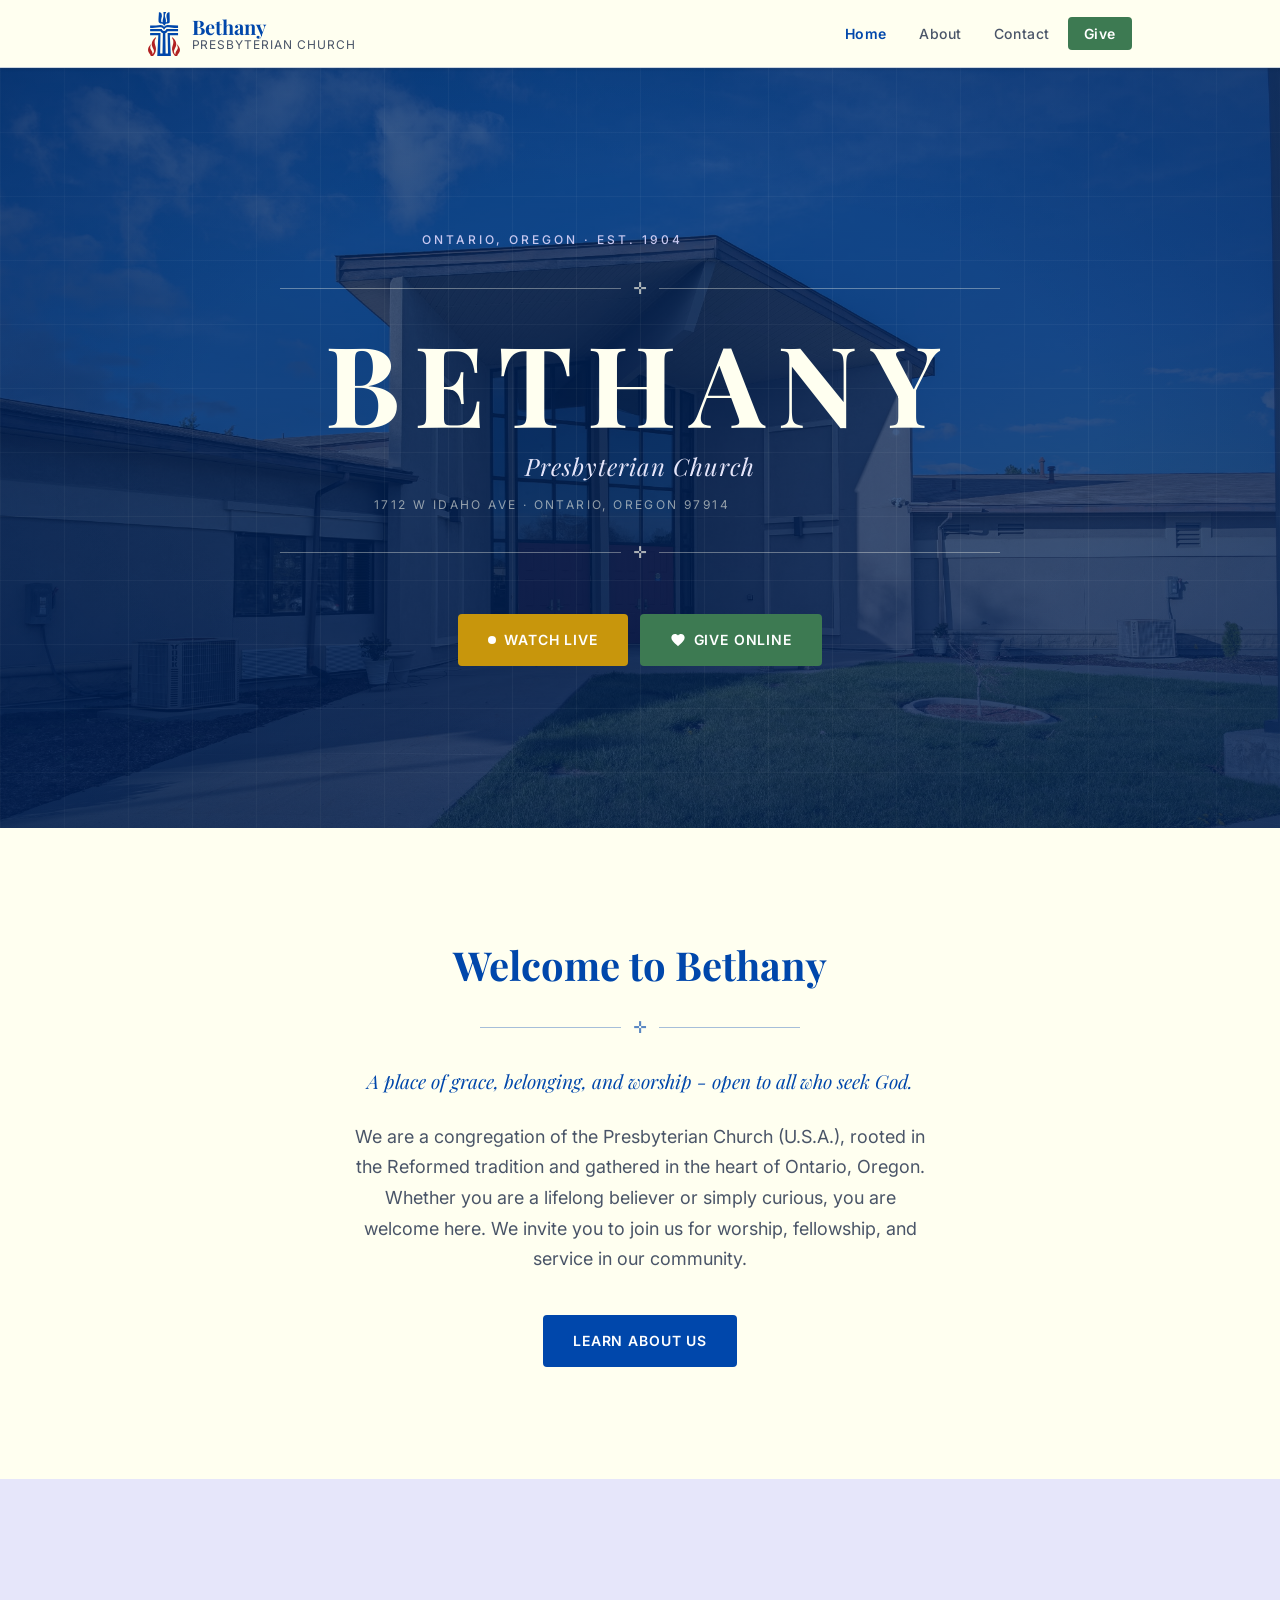
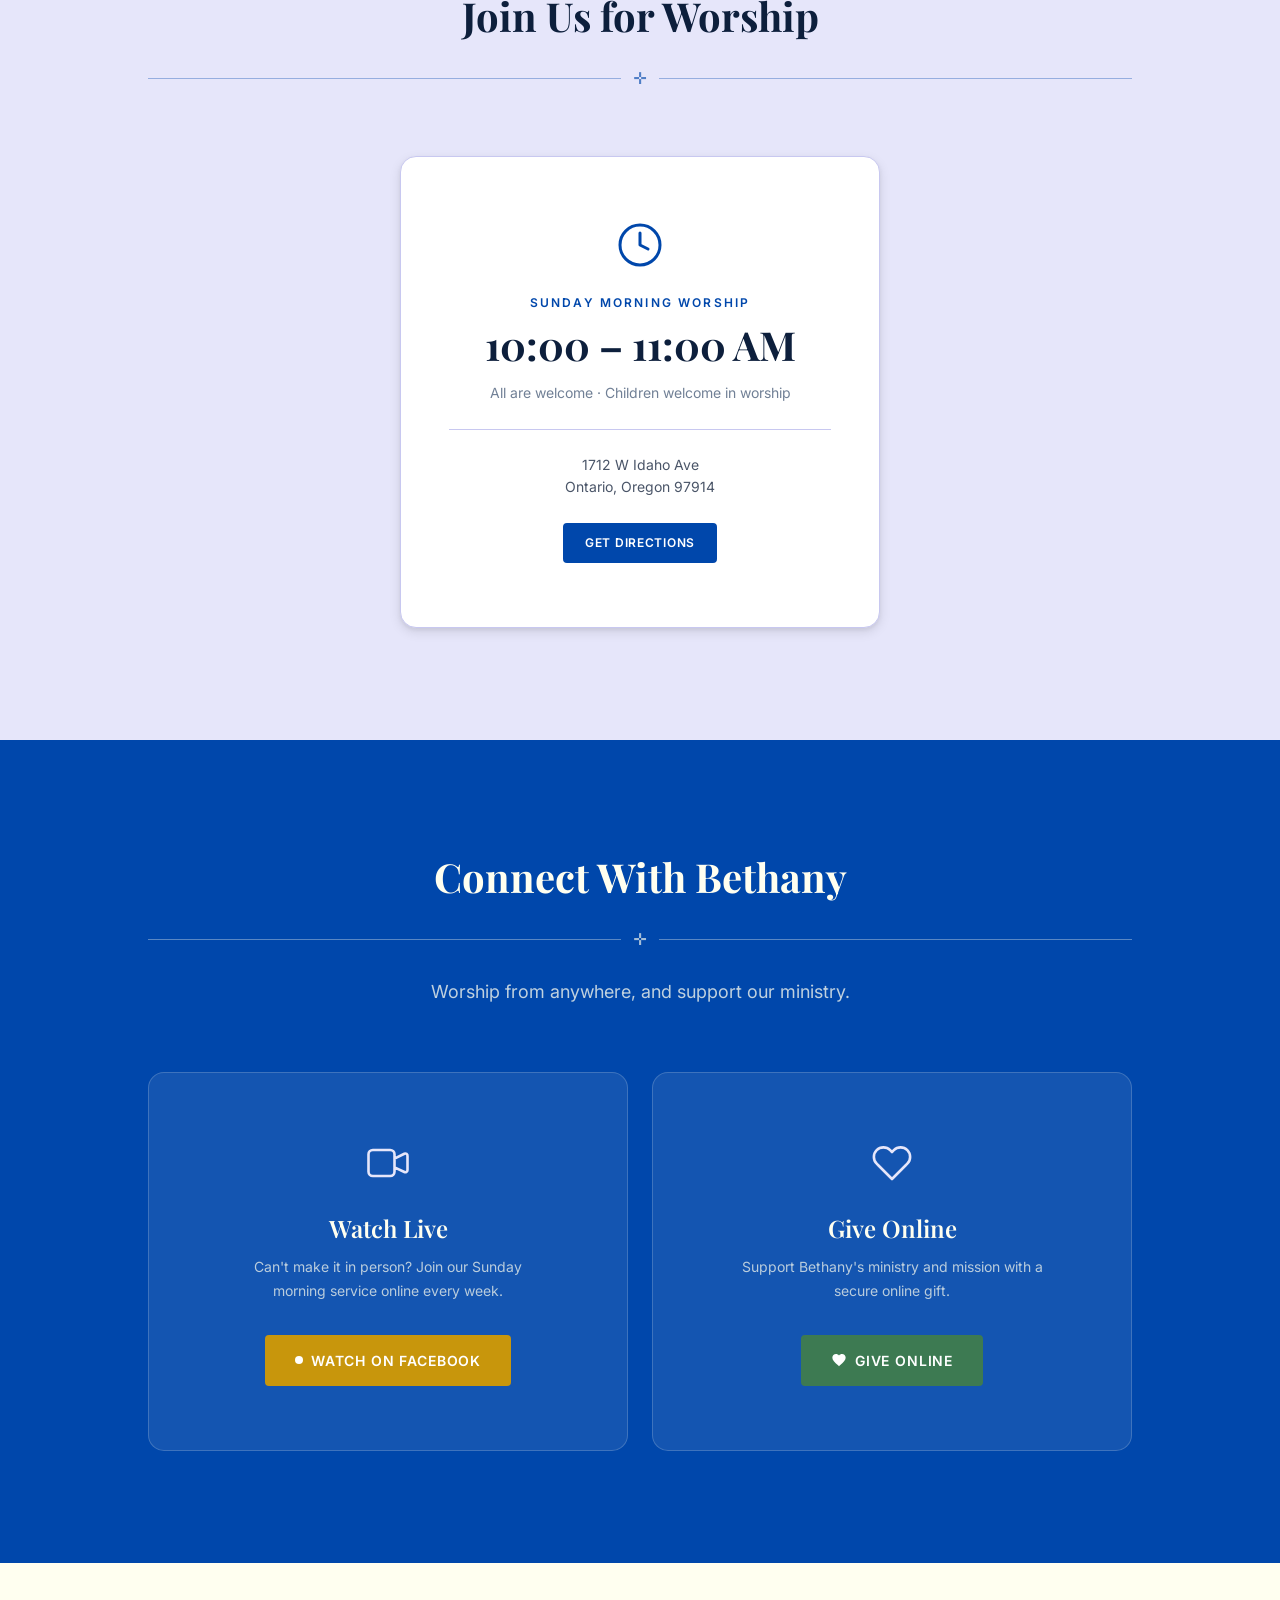
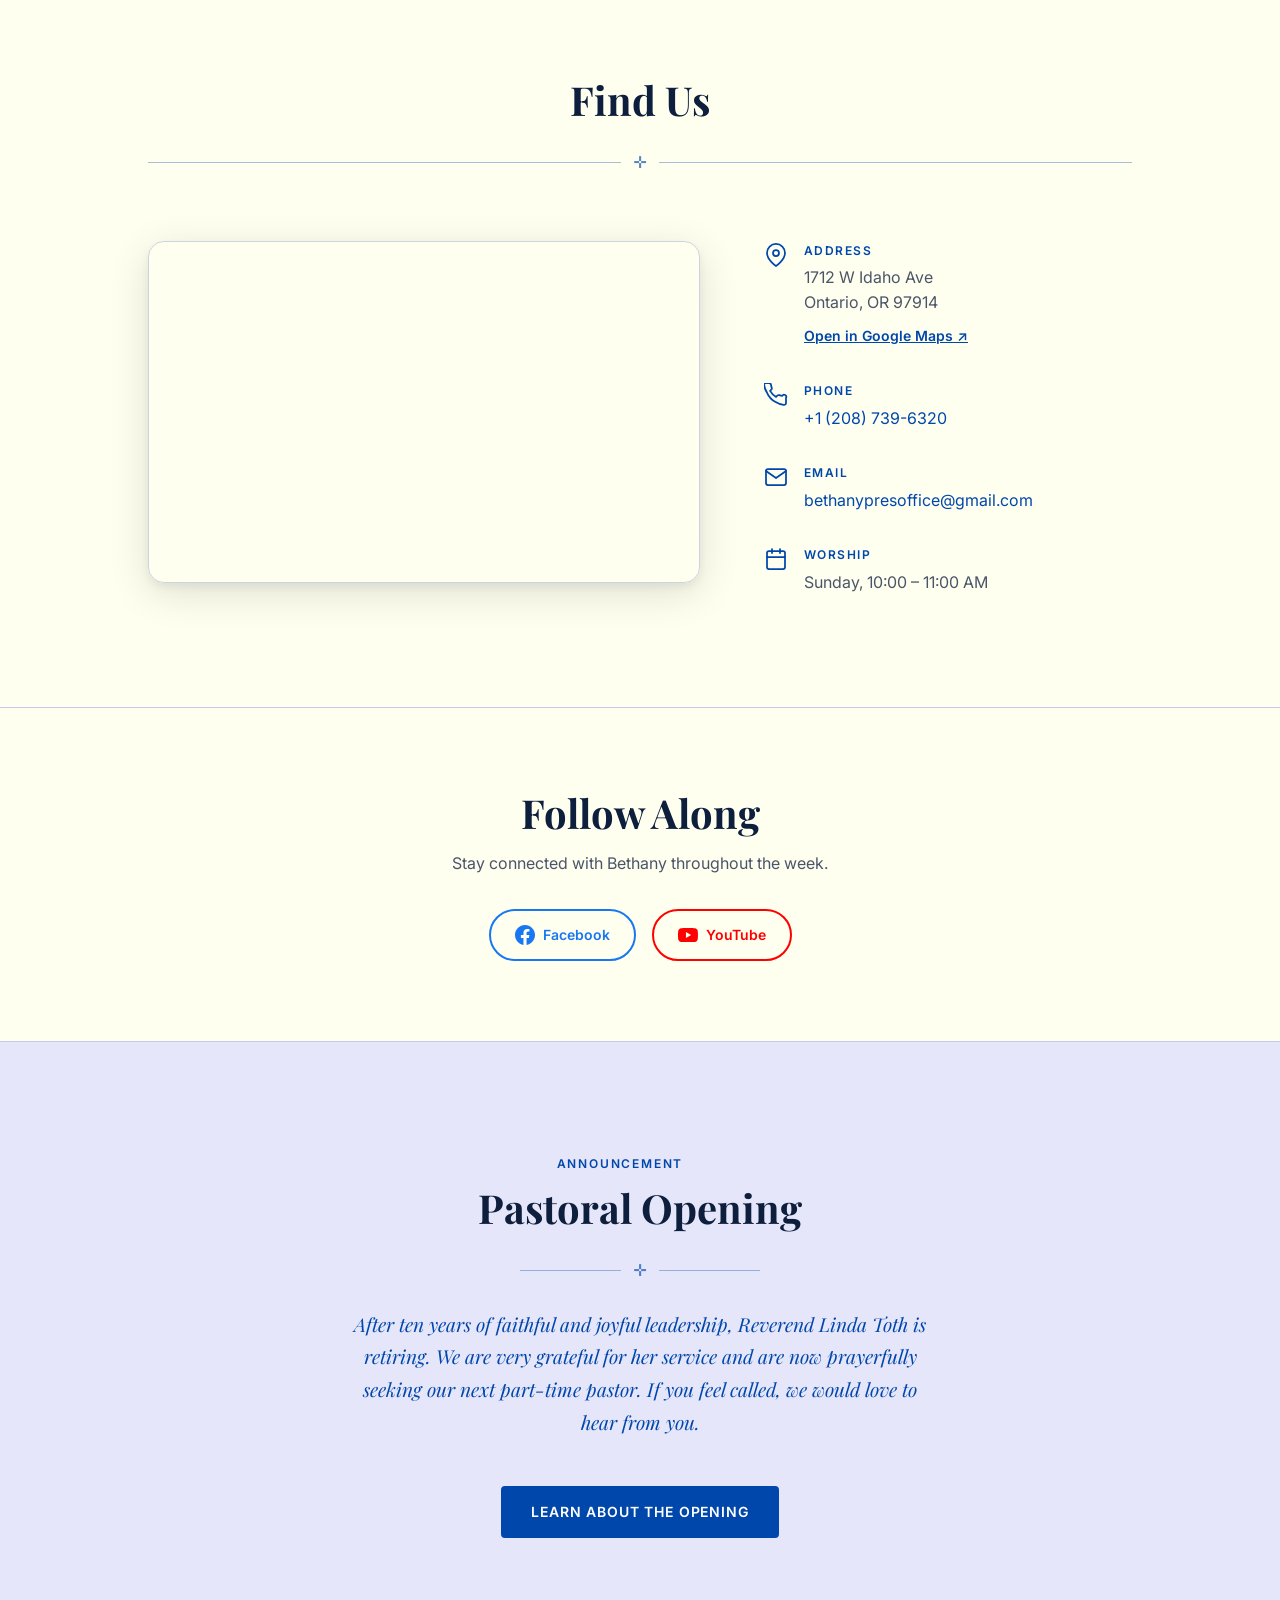
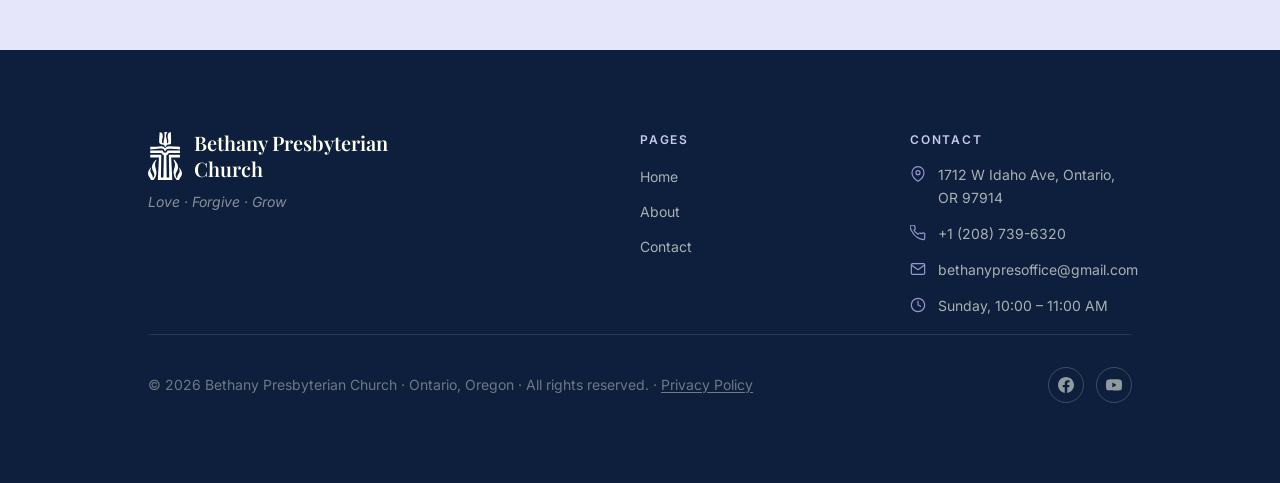
==== commit 8984606f: "added obfuscation via base64 to try to protect some information from bots, added pastor opening page" ====
--- a/index.html
+++ b/index.html
@@ -381,7 +381,7 @@
               <div>
                 <p class="contact-detail__label">Phone</p>
                 <p class="contact-detail__value">
-                  <a href="tel:+12087396320">+1 (208) 739-6320</a>
+                  <a href="#" data-obf="phone-church" data-obf-text></a>
                 </p>
               </div>
             </div>
@@ -397,9 +397,7 @@
               <div>
                 <p class="contact-detail__label">Email</p>
                 <p class="contact-detail__value">
-                  <a href="mailto:bethanypresoffice@gmail.com">
-                    bethanypresoffice@gmail.com
-                  </a>
+                  <a href="#" data-obf="email-office" data-obf-text></a>
                 </p>
               </div>
             </div>
@@ -467,6 +465,29 @@
     </section>
 
 
+    <!-- ─── PASTORAL OPENING ANNOUNCEMENT ──────────── -->
+    <section class="section section--lavender" aria-labelledby="opening-heading" style="text-align:center;">
+      <div class="container container--narrow">
+        <p style="font-size:var(--text-xs); font-weight:600; letter-spacing:0.15em; text-transform:uppercase; color:var(--clr-cobalt); margin-bottom:var(--space-2);">
+          Announcement
+        </p>
+        <h2 id="opening-heading" class="section__heading">Pastoral Opening</h2>
+        <div class="divider divider--cobalt" aria-hidden="true" style="max-width:240px; margin-inline:auto;">
+          <span class="divider__cross">✛</span>
+        </div>
+        <p class="section__lead" style="margin-inline:auto;">
+          After ten years of faithful and joyful leadership, Reverend Linda Toth is
+          retiring. We are very grateful for her service and are now prayerfully
+          seeking our next part-time pastor. If you feel called, we would love to
+          hear from you.
+        </p>
+        <div style="margin-top:var(--space-8);">
+          <a href="./pastor-opening.html" class="btn btn--primary">Learn About the Opening</a>
+        </div>
+      </div>
+    </section>
+
+
   </main><!-- /main -->
 
 
@@ -517,7 +538,7 @@
               <svg aria-hidden="true" viewBox="0 0 24 24" fill="none" stroke="currentColor" stroke-width="1.75" stroke-linecap="round" stroke-linejoin="round">
                 <path d="M22 16.92v3a2 2 0 01-2.18 2 19.79 19.79 0 01-8.63-3.07A19.5 19.5 0 013.07 9.81 19.79 19.79 0 01-.07 1.13 2 2 0 012 .08h3a2 2 0 012 1.72c.127.96.361 1.903.7 2.81a2 2 0 01-.45 2.11L6.09 7.91a16 16 0 006 6l1.27-1.27a2 2 0 012.11-.45c.907.339 1.85.573 2.81.7A2 2 0 0122 14.92v2z"/>
               </svg>
-              <a href="tel:+12087396320">+1 (208) 739-6320</a>
+              <a href="#" data-obf="phone-church" data-obf-text></a>
             </li>
 
             <li class="footer__contact-item">
@@ -525,9 +546,7 @@
                 <path d="M4 4h16c1.1 0 2 .9 2 2v12c0 1.1-.9 2-2 2H4c-1.1 0-2-.9-2-2V6c0-1.1.9-2 2-2z"/>
                 <polyline points="22,6 12,13 2,6"/>
               </svg>
-              <a href="mailto:bethanypresoffice@gmail.com">
-                bethanypresoffice@gmail.com
-              </a>
+              <a href="#" data-obf="email-office" data-obf-text></a>
             </li>
 
             <li class="footer__contact-item">
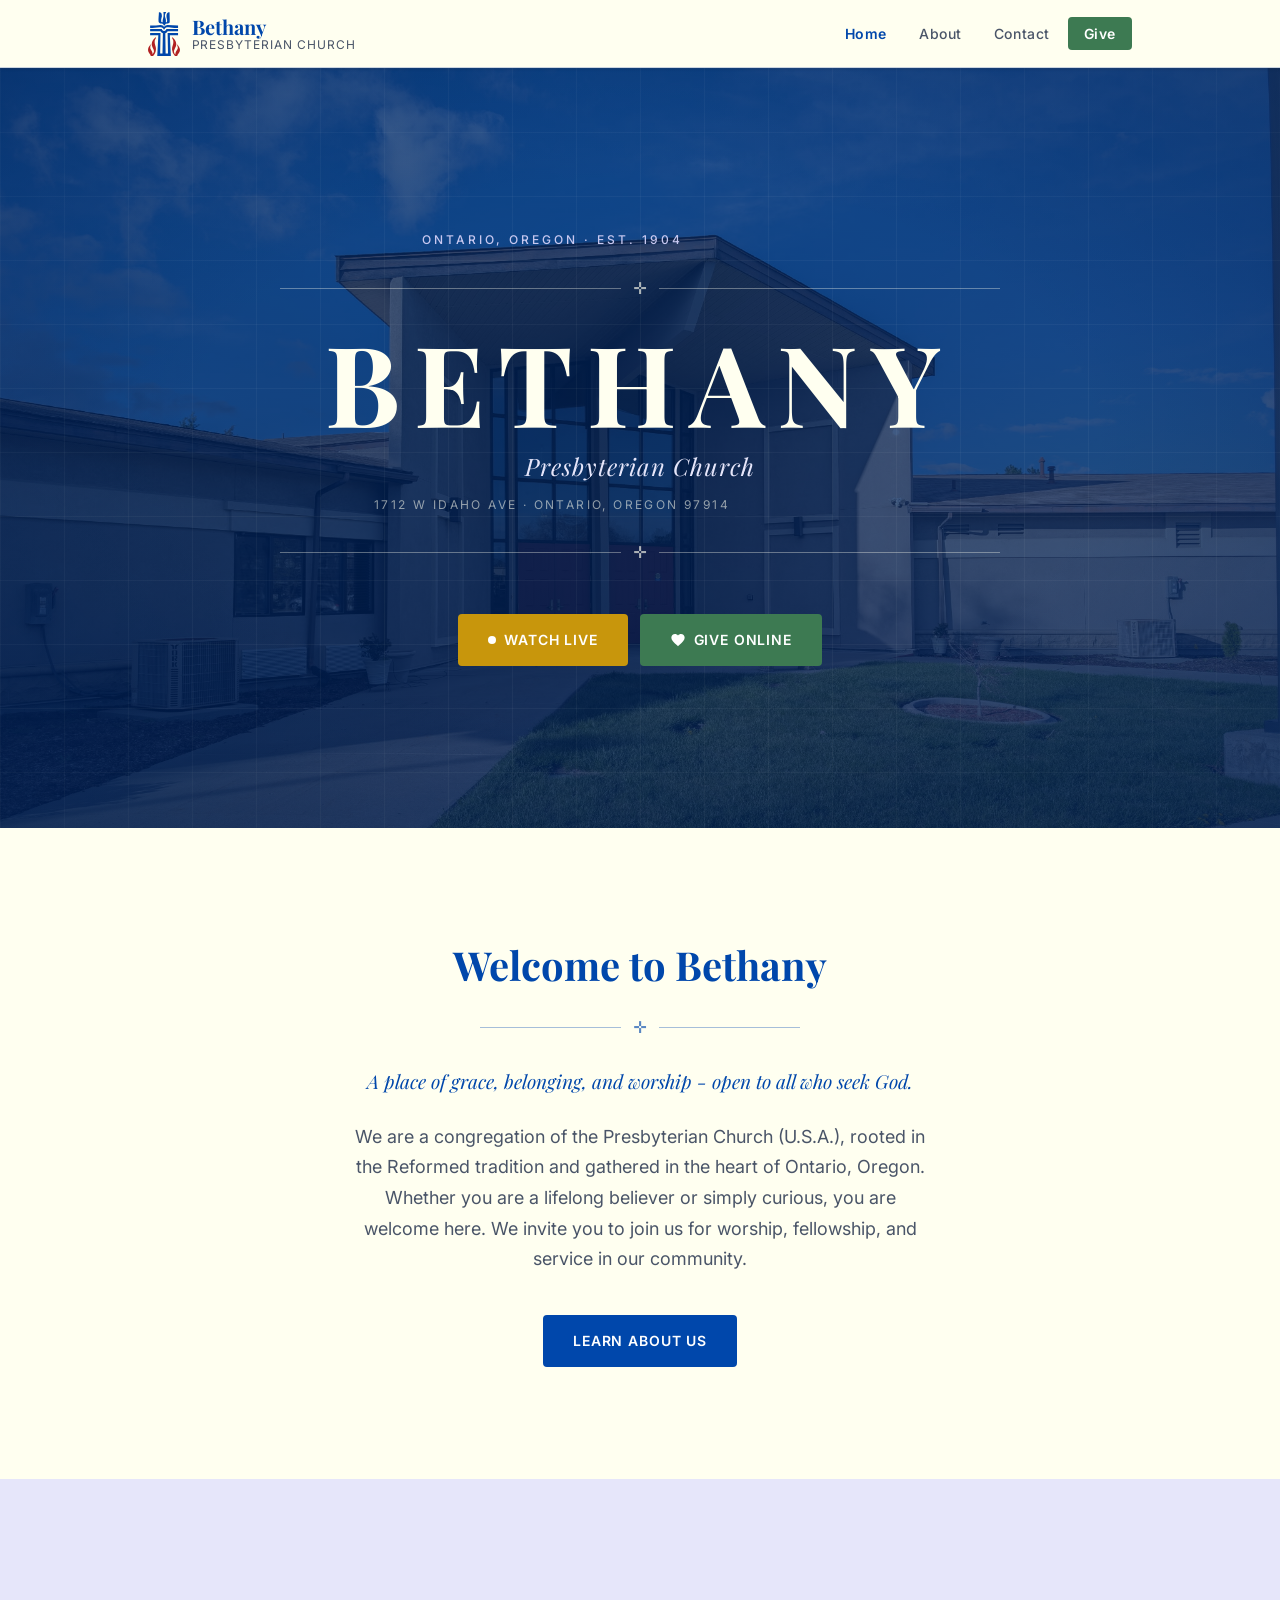
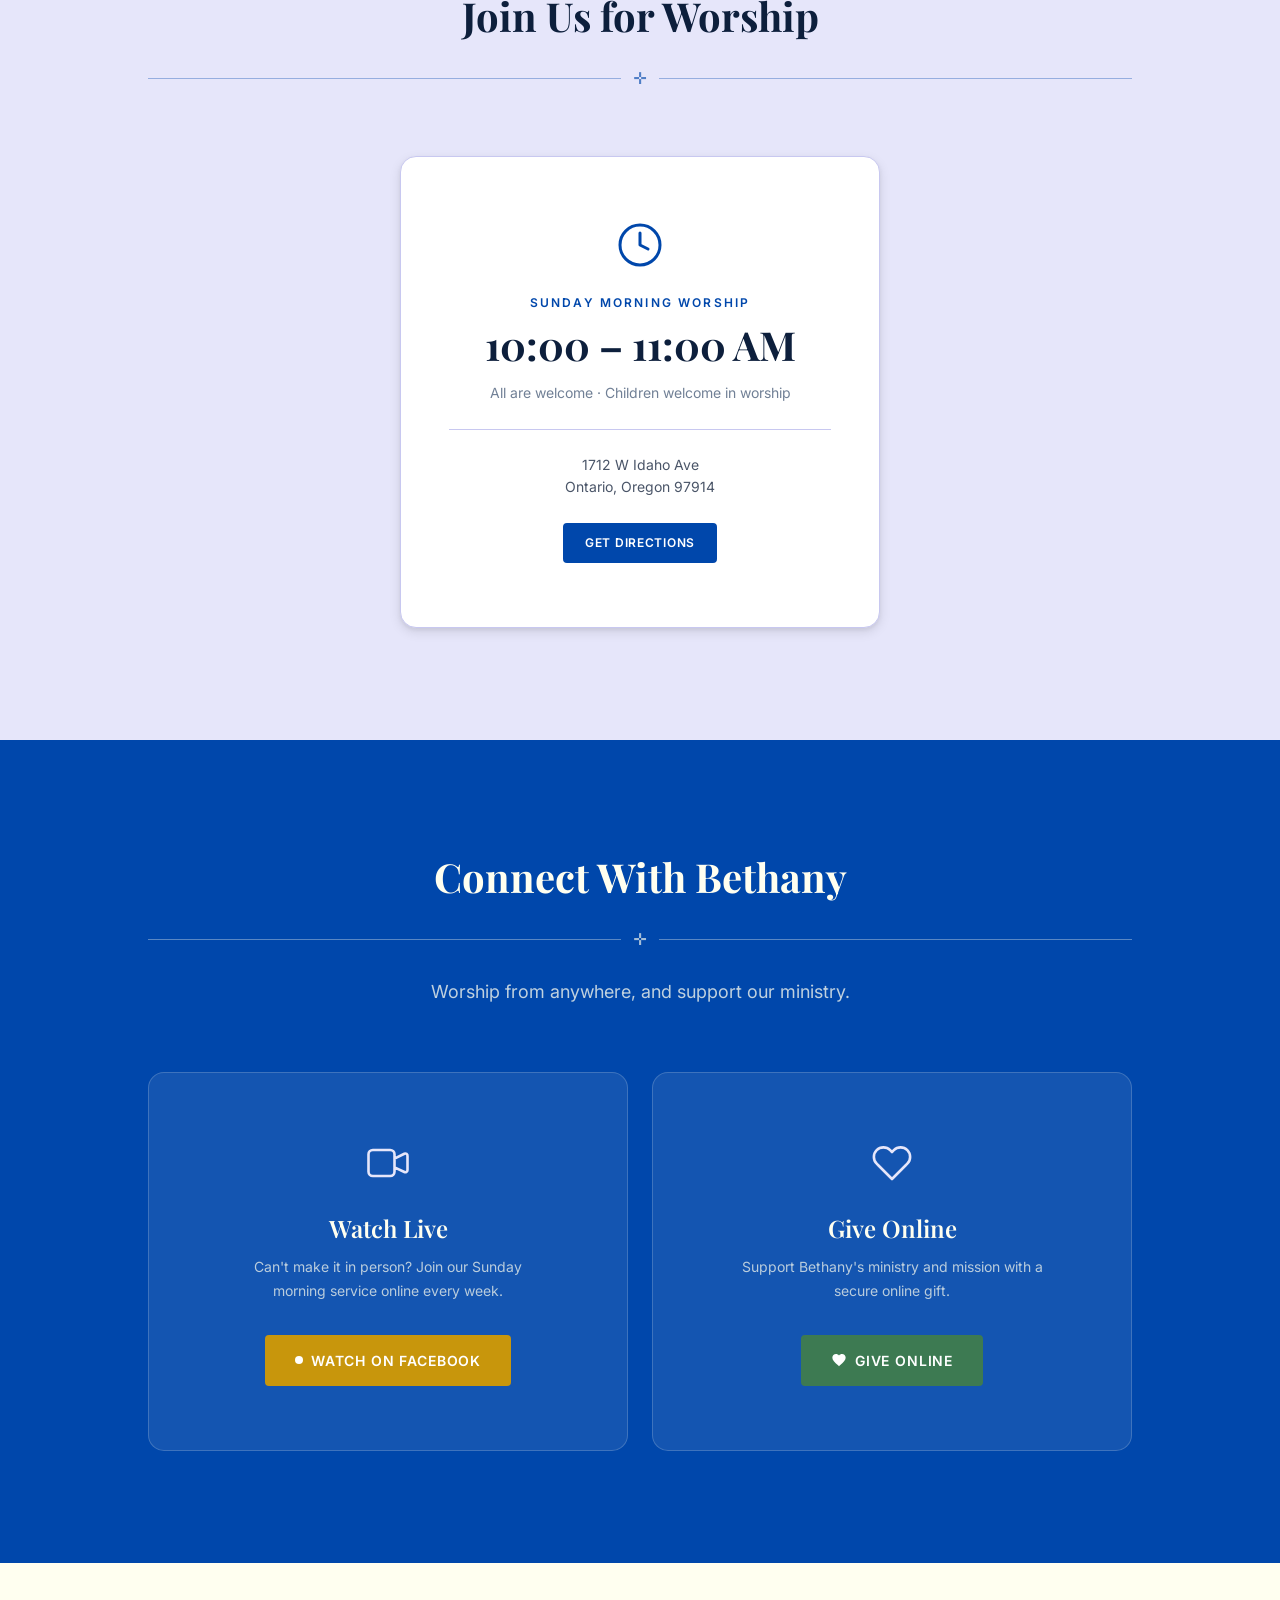
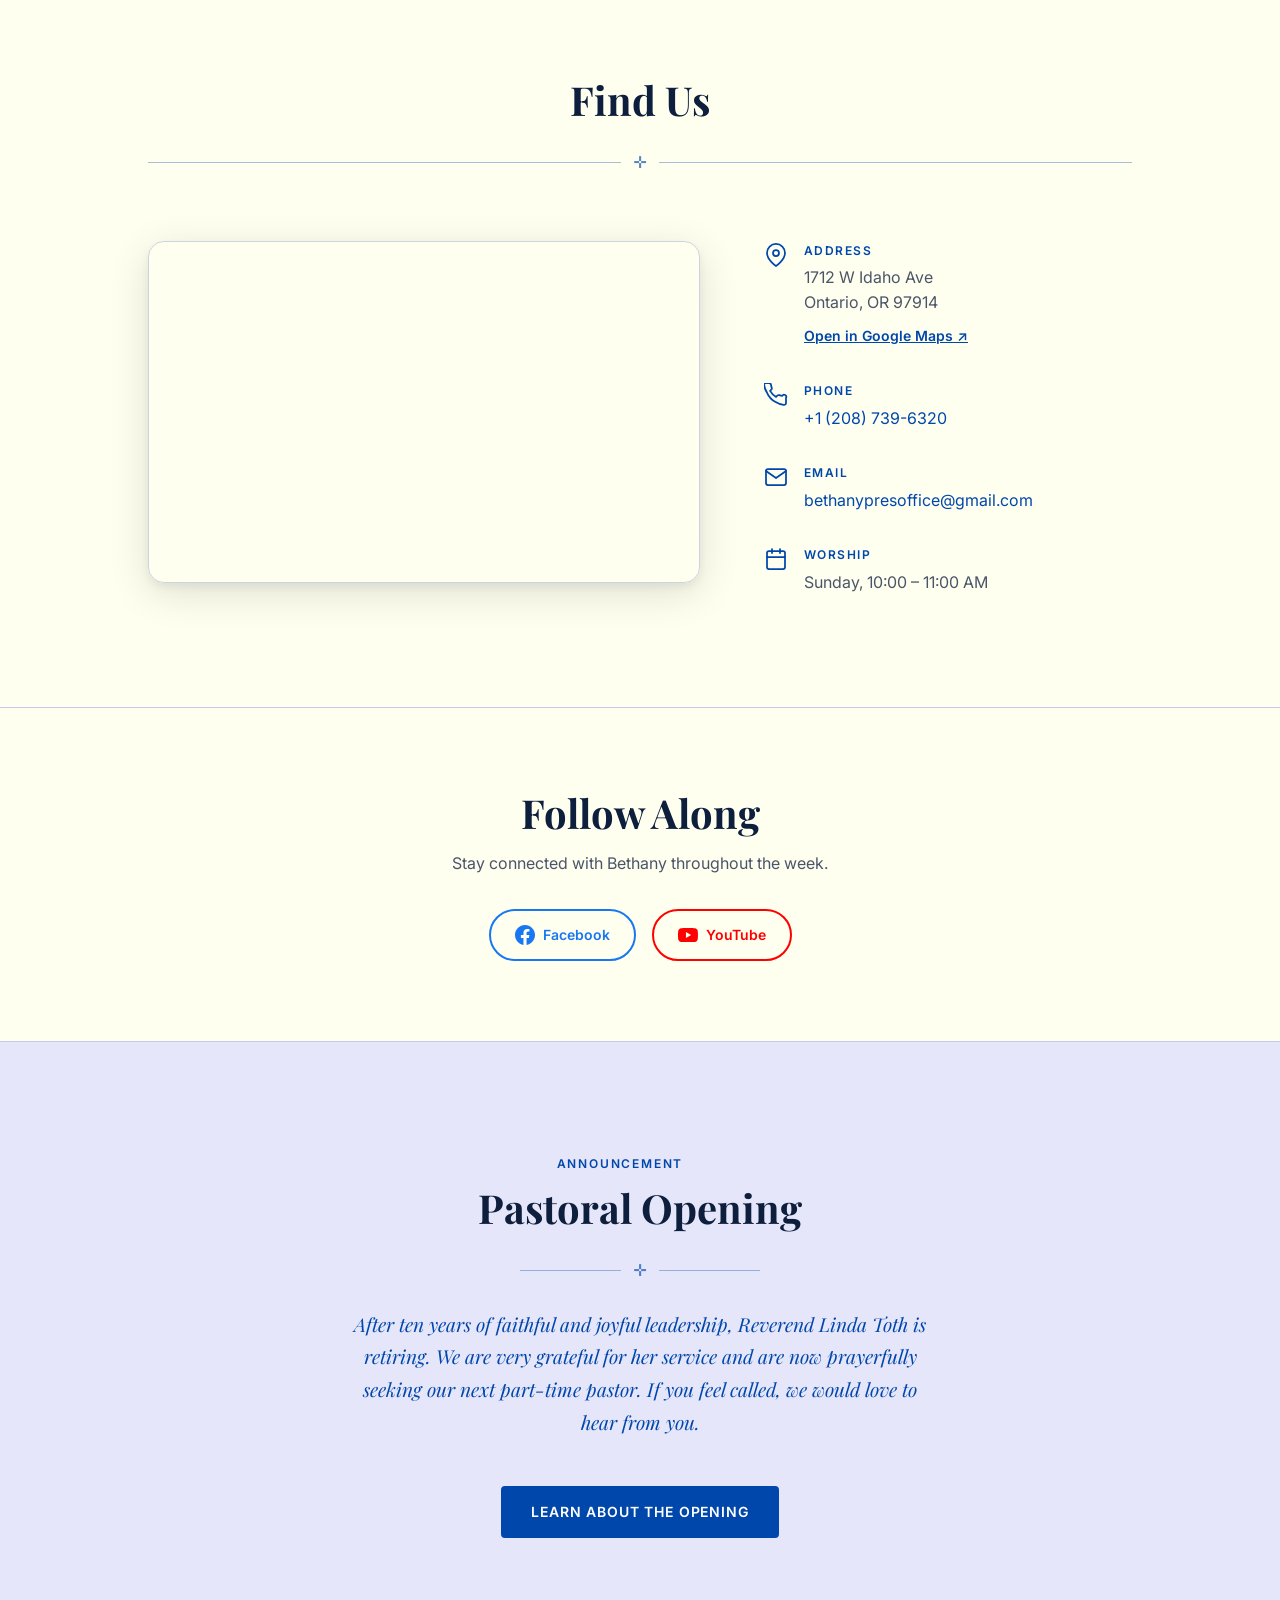
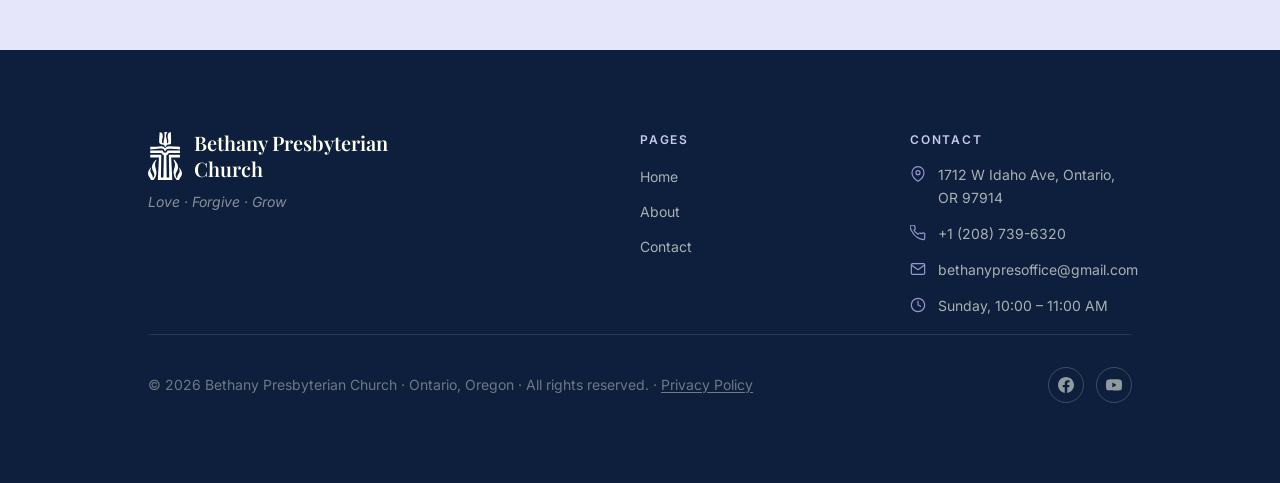
==== commit 1457e25c: "added secure vanco donation links to all donation buttons, removed old coming soon tooltips and acco" ====
--- a/index.html
+++ b/index.html
@@ -85,14 +85,9 @@
           <li><a href="./index.html"   class="nav__link" aria-current="page">Home</a></li>
           <li><a href="./about.html"   class="nav__link">About</a></li>
           <li><a href="./contact.html" class="nav__link">Contact</a></li>
-          <!-- PLACEHOLDER: Replace # with donation platform URL (Paypal, Tithe.ly or SimpleGive) -->
-          <!-- Remove tooltip-wrapper span and btn-tooltip span below when donation link is live -->
-          <li><span class="tooltip-wrapper">
-            <a href="#" class="nav__link nav__link--give"
-               aria-label="Give online to Bethany Presbyterian Church"
-               aria-describedby="tooltip-give-nav">Give</a>
-            <span id="tooltip-give-nav" role="tooltip" class="btn-tooltip btn-tooltip--below">Coming soon</span>
-          </span></li>
+          <li><a href="https://secure.myvanco.com/L-ZZ5J" class="nav__link nav__link--give"
+             rel="noopener noreferrer" target="_blank"
+             aria-label="Give online to Bethany Presbyterian Church">Give</a></li>
         </ul>
       </nav>
 
@@ -137,23 +132,17 @@
             Watch Live
           </a>
 
-          <!-- PLACEHOLDER: Replace # with Paypal or Tithe.ly or SimpleGive donation URL -->
-          <!-- Remove tooltip-wrapper span and btn-tooltip span below when donation link is live -->
-          <span class="tooltip-wrapper">
-            <a href="#"
-               class="btn btn--give"
-               aria-label="Give online to Bethany Presbyterian Church"
-               aria-describedby="tooltip-give-hero"
-               rel="noopener noreferrer"
-               target="_blank">
-              <!-- Heart icon -->
-              <svg aria-hidden="true" width="16" height="16" viewBox="0 0 24 24" fill="currentColor">
-                <path d="M12 21.35l-1.45-1.32C5.4 15.36 2 12.28 2 8.5 2 5.42 4.42 3 7.5 3c1.74 0 3.41.81 4.5 2.09C13.09 3.81 14.76 3 16.5 3 19.58 3 22 5.42 22 8.5c0 3.78-3.4 6.86-8.55 11.54L12 21.35z"/>
-              </svg>
-              Give Online
-            </a>
-            <span id="tooltip-give-hero" role="tooltip" class="btn-tooltip">Coming soon</span>
-          </span>
+          <a href="https://secure.myvanco.com/L-ZZ5J"
+             class="btn btn--give"
+             aria-label="Give online to Bethany Presbyterian Church"
+             rel="noopener noreferrer"
+             target="_blank">
+            <!-- Heart icon -->
+            <svg aria-hidden="true" width="16" height="16" viewBox="0 0 24 24" fill="currentColor">
+              <path d="M12 21.35l-1.45-1.32C5.4 15.36 2 12.28 2 8.5 2 5.42 4.42 3 7.5 3c1.74 0 3.41.81 4.5 2.09C13.09 3.81 14.76 3 16.5 3 19.58 3 22 5.42 22 8.5c0 3.78-3.4 6.86-8.55 11.54L12 21.35z"/>
+            </svg>
+            Give Online
+          </a>
         </div>
 
       </div>
@@ -295,22 +284,16 @@
               Support Bethany's ministry and mission with a secure online gift.
             </p>
 
-            <!-- PLACEHOLDER: Replace # with Paypal or Tithe.ly or SimpleGive URL -->
-            <!-- Remove tooltip-wrapper span and btn-tooltip span below when donation link is live -->
-            <span class="tooltip-wrapper">
-              <a href="#"
-                 class="btn btn--give"
-                 rel="noopener noreferrer"
-                 target="_blank"
-                 aria-label="Give online to Bethany Presbyterian Church"
-                 aria-describedby="tooltip-give-card">
-                <svg aria-hidden="true" width="16" height="16" viewBox="0 0 24 24" fill="currentColor">
-                  <path d="M12 21.35l-1.45-1.32C5.4 15.36 2 12.28 2 8.5 2 5.42 4.42 3 7.5 3c1.74 0 3.41.81 4.5 2.09C13.09 3.81 14.76 3 16.5 3 19.58 3 22 5.42 22 8.5c0 3.78-3.4 6.86-8.55 11.54L12 21.35z"/>
-                </svg>
-                Give Online
-              </a>
-              <span id="tooltip-give-card" role="tooltip" class="btn-tooltip">Coming soon</span>
-            </span>
+            <a href="https://secure.myvanco.com/L-ZZ5J"
+               class="btn btn--give"
+               rel="noopener noreferrer"
+               target="_blank"
+               aria-label="Give online to Bethany Presbyterian Church">
+              <svg aria-hidden="true" width="16" height="16" viewBox="0 0 24 24" fill="currentColor">
+                <path d="M12 21.35l-1.45-1.32C5.4 15.36 2 12.28 2 8.5 2 5.42 4.42 3 7.5 3c1.74 0 3.41.81 4.5 2.09C13.09 3.81 14.76 3 16.5 3 19.58 3 22 5.42 22 8.5c0 3.78-3.4 6.86-8.55 11.54L12 21.35z"/>
+              </svg>
+              Give Online
+            </a>
 
           </article>
 
--- a/css/style.css
+++ b/css/style.css
@@ -1404,70 +1404,6 @@
    20. ACCESSIBILITY UTILITIES
    ============================================================ */
 
-/* ── "Coming soon" tooltip on Give buttons ──────────────────
-   To remove when donation link is live: delete .tooltip-wrapper
-   and .btn-tooltip rules, and remove the wrapper/tooltip spans
-   from the HTML around each Give button.
-   ──────────────────────────────────────────────────────────── */
-.tooltip-wrapper {
-  position: relative;
-  display: inline-block;
-}
-
-.btn-tooltip {
-  position: absolute;
-  bottom: calc(100% + 8px);
-  left: 50%;
-  transform: translateX(-50%);
-  background: var(--clr-navy);
-  color: var(--clr-ivory);
-  font-family: var(--font-sans);
-  font-size: var(--text-xs);
-  font-weight: 500;
-  white-space: nowrap;
-  padding: 0.3em 0.75em;
-  border-radius: var(--radius-sm);
-  pointer-events: none;
-  opacity: 0;
-  visibility: hidden;
-  transition: opacity 0.15s, visibility 0.15s;
-  z-index: 100;
-}
-
-/* Small arrow pointing down */
-.btn-tooltip::after {
-  content: '';
-  position: absolute;
-  top: 100%;
-  left: 50%;
-  transform: translateX(-50%);
-  border: 5px solid transparent;
-  border-top-color: var(--clr-navy);
-}
-
-/* Below variant — for nav buttons where above would clip against the header */
-.btn-tooltip--below {
-  bottom: auto;
-  top: calc(100% + 8px);
-}
-
-.btn-tooltip--below::after {
-  top: auto;
-  bottom: 100%;
-  border-top-color: transparent;
-  border-bottom-color: var(--clr-navy);
-}
-
-.tooltip-wrapper:hover .btn-tooltip,
-.tooltip-wrapper:focus-within .btn-tooltip,
-.tooltip-wrapper.tooltip-open .btn-tooltip {
-  opacity: 1;
-  visibility: visible;
-}
-
-@media (prefers-reduced-motion: reduce) {
-  .btn-tooltip { transition: none; }
-}
 
 /* Skip navigation link — visible only on keyboard focus */
 .skip-link {
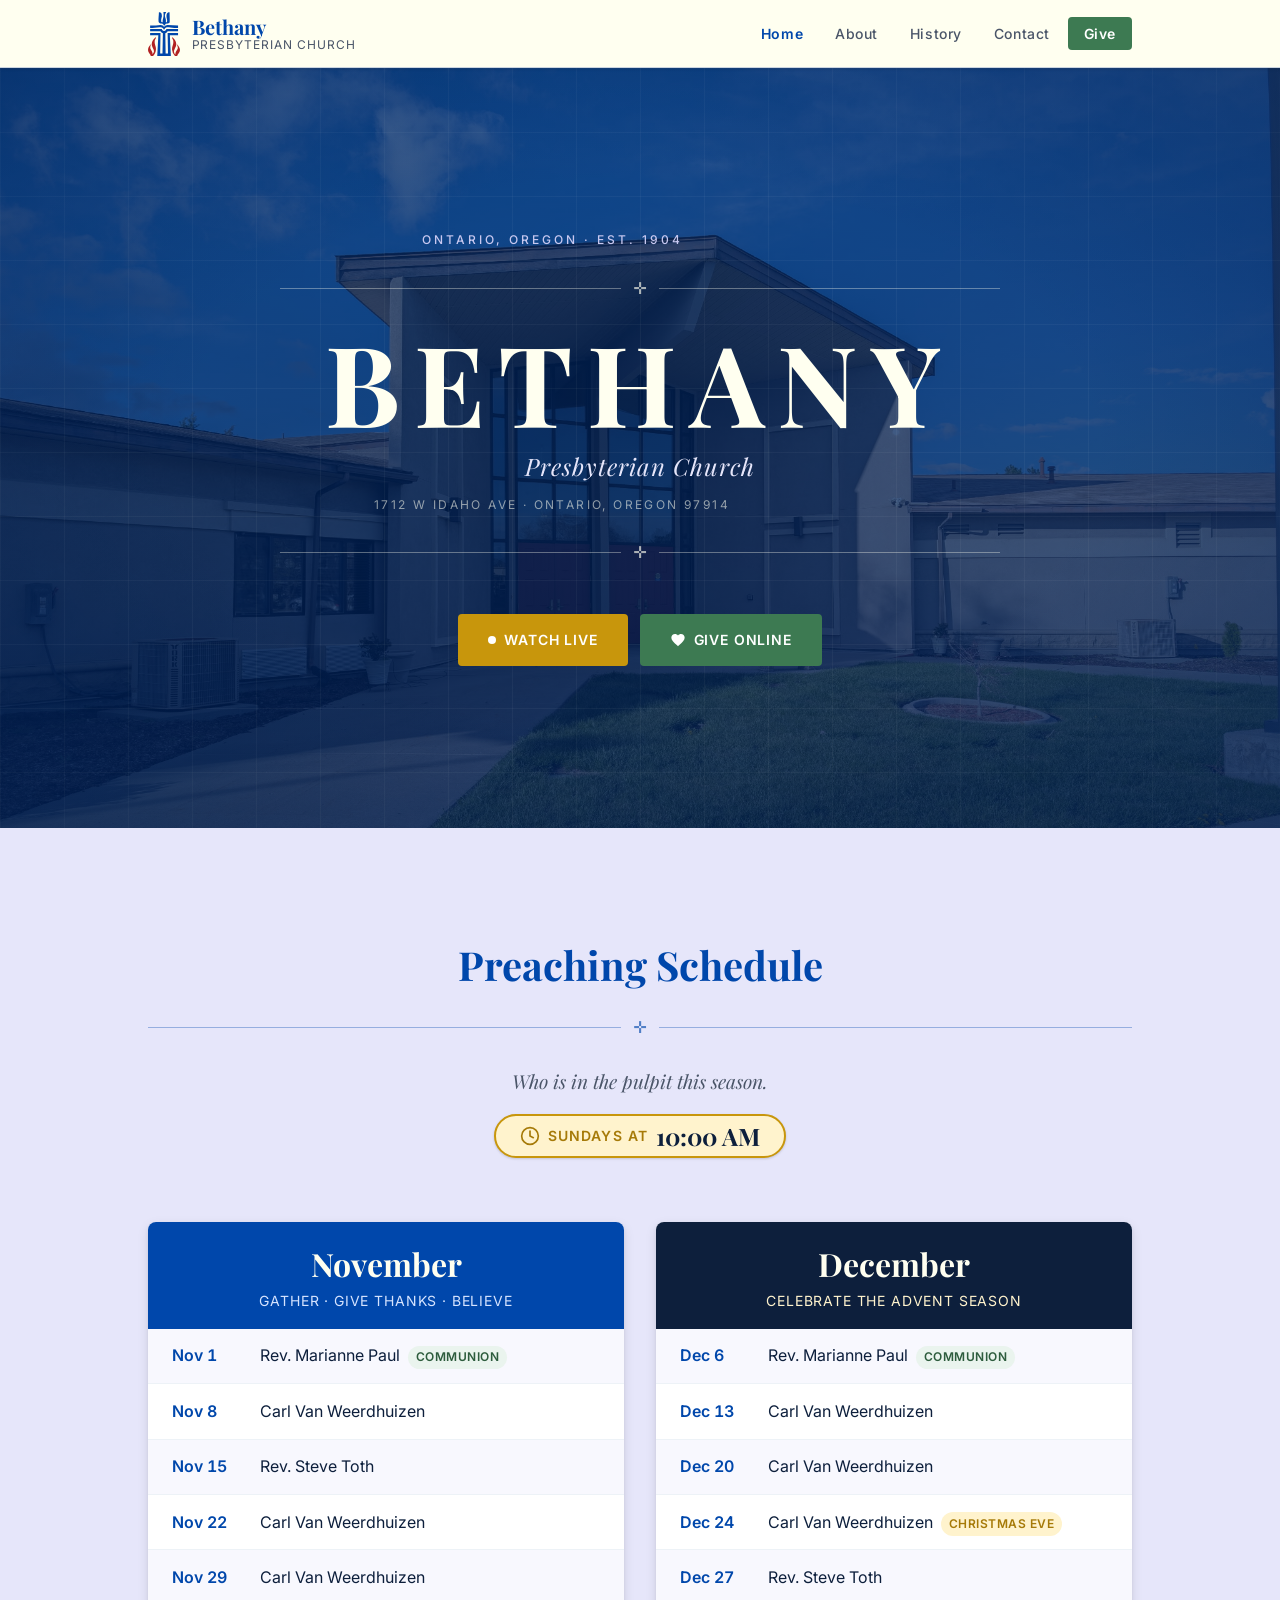
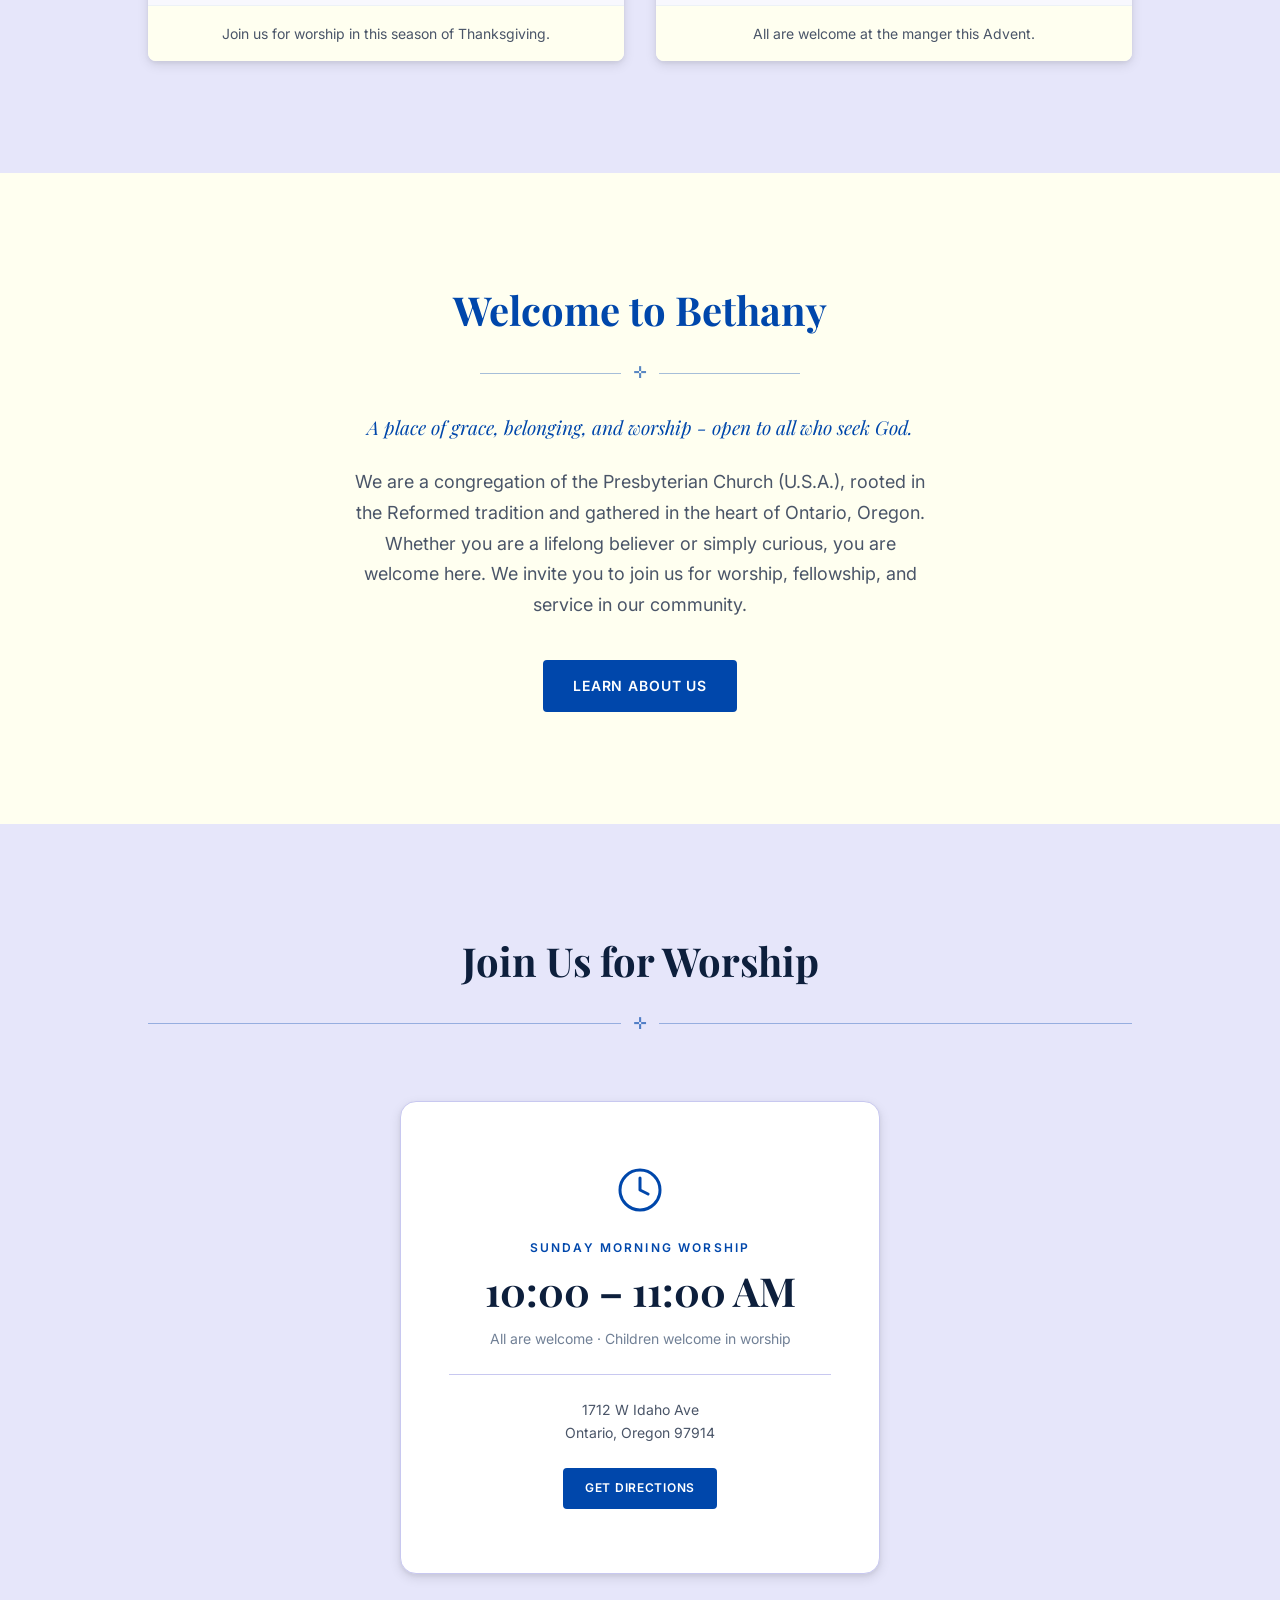
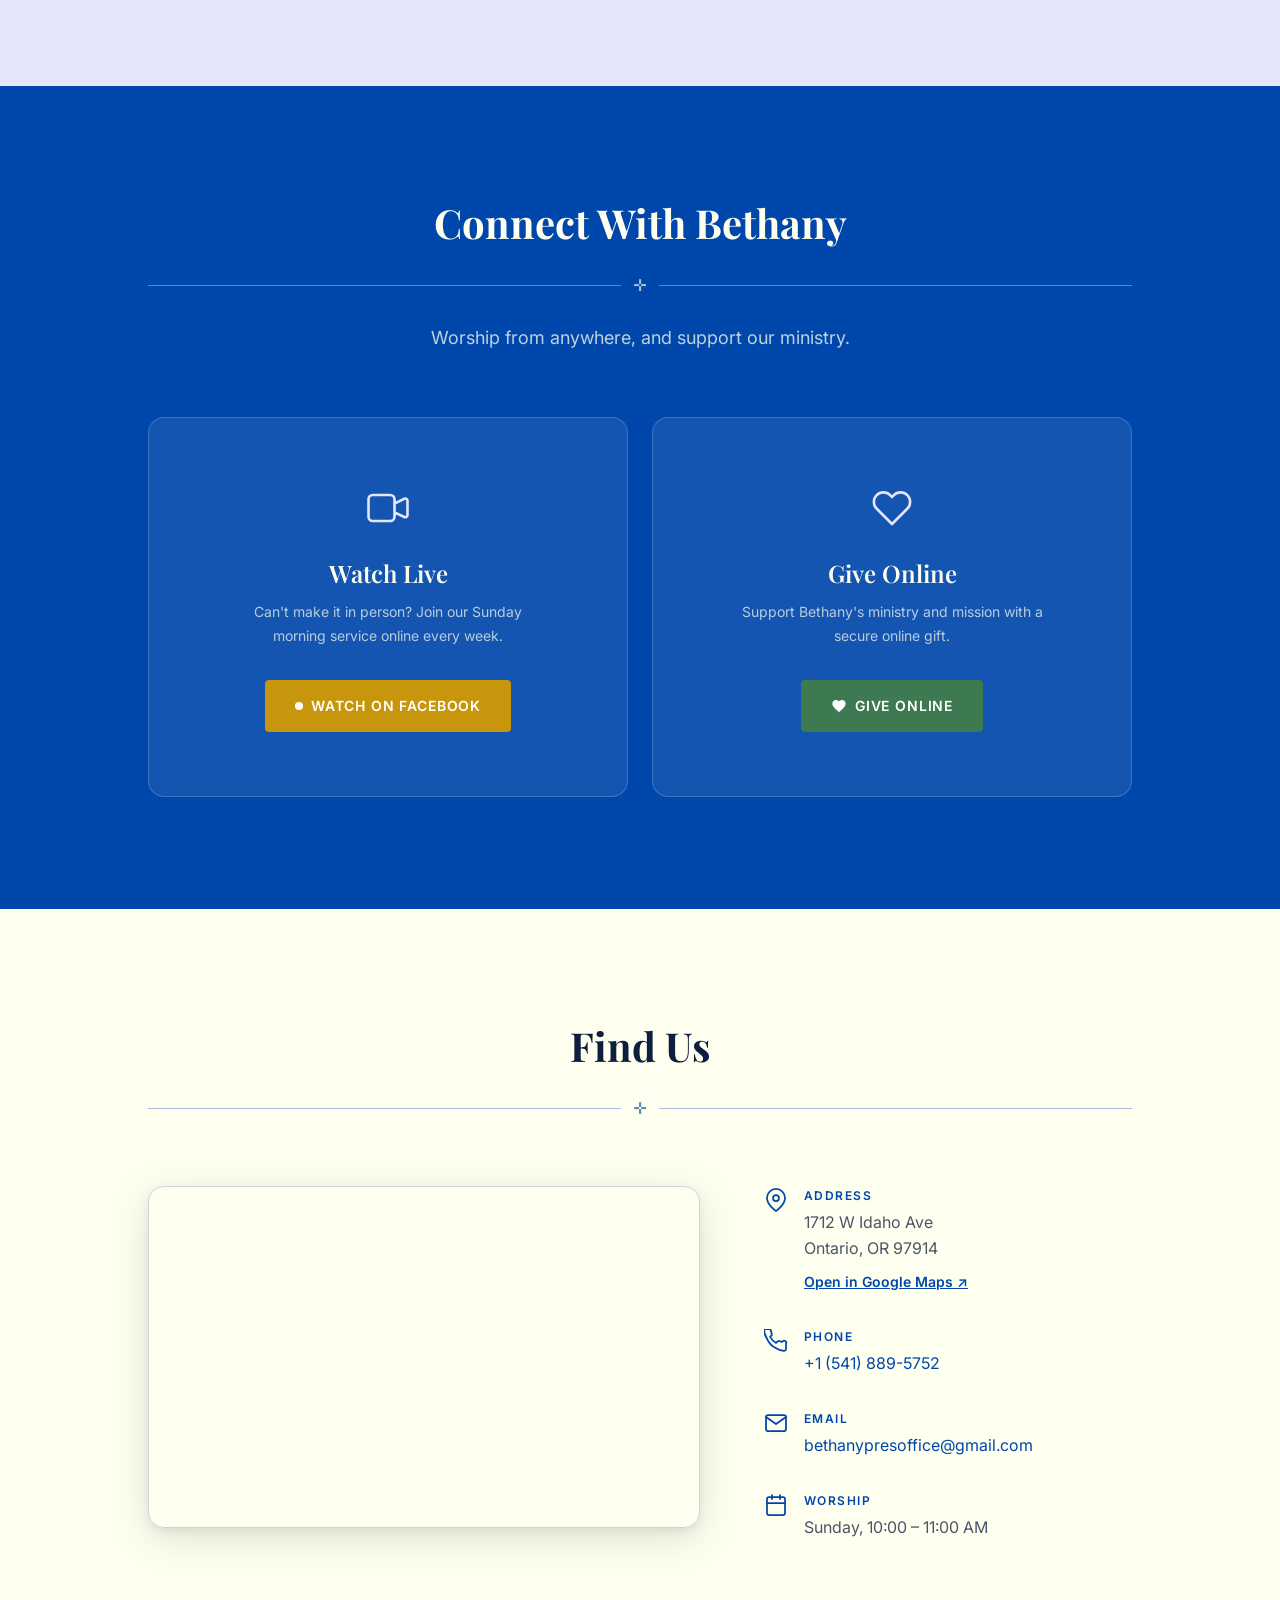
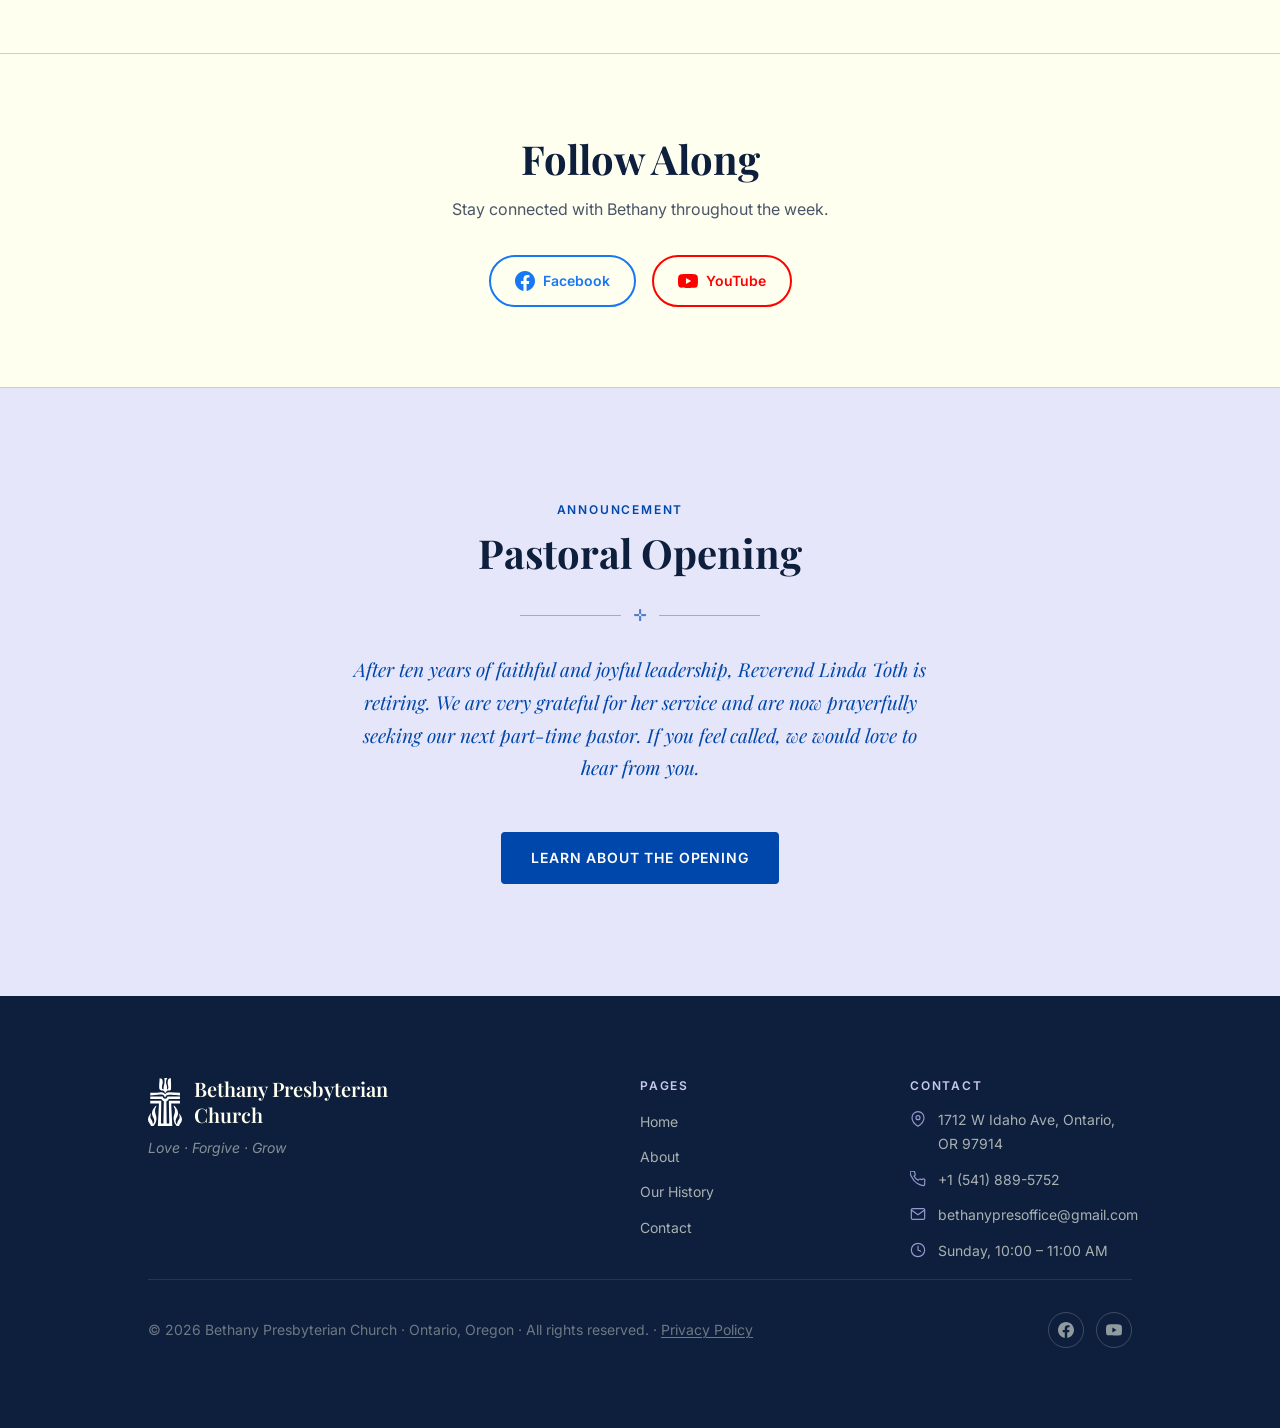
==== commit 656d9b3e: "add Nov/Dec preaching schedule to home page, update office phone Preaching schedule sits directly be" ====
--- a/index.html
+++ b/index.html
@@ -84,6 +84,7 @@
         <ul class="nav__list" role="list">
           <li><a href="./index.html"   class="nav__link" aria-current="page">Home</a></li>
           <li><a href="./about.html"   class="nav__link">About</a></li>
+          <li><a href="./history.html" class="nav__link">History</a></li>
           <li><a href="./contact.html" class="nav__link">Contact</a></li>
           <li><a href="https://secure.myvanco.com/L-ZZ5J" class="nav__link nav__link--give"
              rel="noopener noreferrer" target="_blank"
@@ -148,6 +149,108 @@
       </div>
     </section>
 
+
+
+    <!-- ─── PREACHING SCHEDULE (TEMPORARY) ─────────
+         Seasonal feature. Delete this whole <section>
+         once December is past, or swap the two cards
+         for the next months' schedule.
+         Source: ctx/nov2026-preach-sched.jpg,
+                 ctx/dec2026-preach-sched.jpg
+    ─────────────────────────────────────────────── -->
+    <section class="section section--lavender preaching" aria-labelledby="preaching-heading">
+      <div class="container" style="text-align:center;">
+
+        <header class="section__header">
+          <h2 id="preaching-heading" class="section__heading section__heading--cobalt">
+            Preaching Schedule
+          </h2>
+          <div class="divider divider--cobalt" aria-hidden="true">
+            <span class="divider__cross">✛</span>
+          </div>
+          <p class="section__lead preaching__note">
+            Who is in the pulpit this season.
+          </p>
+          <p class="preach-time">
+            <svg class="preach-time__icon" viewBox="0 0 24 24" fill="none" stroke="currentColor" stroke-width="2" stroke-linecap="round" stroke-linejoin="round" aria-hidden="true">
+              <circle cx="12" cy="12" r="10"/>
+              <polyline points="12 6 12 12 16 14"/>
+            </svg>
+            <span class="preach-time__label">Sundays at</span>
+            <span class="preach-time__value">10:00 AM</span>
+          </p>
+        </header>
+
+        <div class="preach-grid">
+
+          <!-- November -->
+          <article class="preach-card">
+            <div class="preach-card__header">
+              <h3 class="preach-card__month">November</h3>
+              <p class="preach-card__tagline">Gather · Give Thanks · Believe</p>
+            </div>
+            <ul class="preach-list">
+              <li class="preach-row">
+                <span class="preach-row__date">Nov 1</span>
+                <span class="preach-row__who">Rev. Marianne Paul<span class="preach-row__tag">Communion</span></span>
+              </li>
+              <li class="preach-row">
+                <span class="preach-row__date">Nov 8</span>
+                <span class="preach-row__who">Carl Van Weerdhuizen</span>
+              </li>
+              <li class="preach-row">
+                <span class="preach-row__date">Nov 15</span>
+                <span class="preach-row__who">Rev. Steve Toth</span>
+              </li>
+              <li class="preach-row">
+                <span class="preach-row__date">Nov 22</span>
+                <span class="preach-row__who">Carl Van Weerdhuizen</span>
+              </li>
+              <li class="preach-row">
+                <span class="preach-row__date">Nov 29</span>
+                <span class="preach-row__who">Carl Van Weerdhuizen</span>
+              </li>
+            </ul>
+            <p class="preach-card__footer">Join us for worship in this season of Thanksgiving.</p>
+          </article>
+
+          <!-- December -->
+          <article class="preach-card preach-card--advent">
+            <div class="preach-card__header">
+              <h3 class="preach-card__month">December</h3>
+              <p class="preach-card__tagline">Celebrate the Advent Season</p>
+            </div>
+            <ul class="preach-list">
+              <li class="preach-row">
+                <span class="preach-row__date">Dec 6</span>
+                <span class="preach-row__who">Rev. Marianne Paul<span class="preach-row__tag">Communion</span></span>
+              </li>
+              <li class="preach-row">
+                <span class="preach-row__date">Dec 13</span>
+                <span class="preach-row__who">Carl Van Weerdhuizen</span>
+              </li>
+              <li class="preach-row">
+                <span class="preach-row__date">Dec 20</span>
+                <span class="preach-row__who">Carl Van Weerdhuizen</span>
+              </li>
+              <li class="preach-row">
+                <span class="preach-row__date">Dec 24</span>
+                <!-- PLACEHOLDER: confirm the Christmas Eve service time - the
+                     graphic does not list one, and it is unlikely to be 10 AM. -->
+                <span class="preach-row__who">Carl Van Weerdhuizen<span class="preach-row__tag preach-row__tag--gold">Christmas Eve</span></span>
+              </li>
+              <li class="preach-row">
+                <span class="preach-row__date">Dec 27</span>
+                <span class="preach-row__who">Rev. Steve Toth</span>
+              </li>
+            </ul>
+            <p class="preach-card__footer">All are welcome at the manger this Advent.</p>
+          </article>
+
+        </div>
+
+      </div>
+    </section>
 
     <!-- ─── WELCOME / MISSION ──────────────────────── -->
     <section class="section section--ivory welcome" aria-labelledby="welcome-heading">
@@ -497,6 +600,7 @@
           <ul class="footer__nav-list" role="list">
             <li><a href="./index.html"   class="footer__nav-link">Home</a></li>
             <li><a href="./about.html"   class="footer__nav-link">About</a></li>
+            <li><a href="./history.html" class="footer__nav-link">Our History</a></li>
             <li><a href="./contact.html" class="footer__nav-link">Contact</a></li>
             <!-- Add new page links here as the site grows -->
           </ul>
--- a/css/style.css
+++ b/css/style.css
@@ -1607,3 +1607,643 @@
     align-items: flex-start;
   }
 }
+
+
+/* ============================================================
+   22. HISTORY PAGE — VERTICAL TIMELINE
+   ============================================================ */
+
+/* --- Era jump navigation (sticky under header) --- */
+.era-nav {
+  position: sticky;
+  top: var(--header-height);
+  z-index: 20;
+  background-color: rgba(255,255,240,0.94);
+  backdrop-filter: blur(8px);
+  border-bottom: 1px solid var(--clr-ivory-dark);
+  box-shadow: var(--shadow-sm);
+}
+
+.era-nav__inner {
+  display: flex;
+  gap: var(--space-2);
+  overflow-x: auto;
+  padding-block: var(--space-3);
+  scrollbar-width: thin;
+  -webkit-overflow-scrolling: touch;
+}
+
+.era-nav__link {
+  flex: 0 0 auto;
+  font-family: var(--font-sans);
+  font-size: var(--text-sm);
+  font-weight: 500;
+  letter-spacing: 0.02em;
+  color: var(--clr-cobalt);
+  padding: 0.4rem 0.9rem;
+  border: 1px solid var(--clr-cobalt-pale);
+  border-radius: var(--radius-full);
+  background-color: var(--clr-white);
+  transition: background-color var(--transition-fast), color var(--transition-fast);
+  white-space: nowrap;
+}
+
+.era-nav__link:hover {
+  background-color: var(--clr-cobalt);
+  color: var(--clr-ivory);
+  text-decoration: none;
+}
+
+.era-nav__link:focus-visible {
+  outline: 3px solid var(--clr-gold);
+  outline-offset: 2px;
+}
+
+.era-nav__link.is-current {
+  background-color: var(--clr-cobalt);
+  border-color: var(--clr-cobalt);
+  color: var(--clr-ivory);
+}
+
+/* --- Timeline shell --- */
+.timeline {
+  position: relative;
+  max-width: 880px;
+  margin-inline: auto;
+  padding-block: var(--space-4);
+}
+
+/* The vertical rail — sits left on mobile, centered on desktop */
+.timeline__rail {
+  position: absolute;
+  top: 0;
+  bottom: 0;
+  left: 13px;
+  width: 3px;
+  background-color: var(--clr-cobalt-pale);
+  border-radius: var(--radius-full);
+}
+
+/* Scroll-driven fill, height set by JS */
+.timeline__rail-fill {
+  position: absolute;
+  top: 0;
+  left: 0;
+  width: 100%;
+  height: 0;
+  background: linear-gradient(to bottom, var(--clr-cobalt), var(--clr-cobalt-mid));
+  border-radius: var(--radius-full);
+  transition: height 120ms linear;
+}
+
+/* --- Era heading band --- */
+.timeline-era {
+  position: relative;
+  padding-left: 3.25rem;
+  margin-top: var(--space-10);
+  margin-bottom: var(--space-6);
+  scroll-margin-top: calc(var(--header-height) + 72px);
+}
+
+.timeline-era:first-of-type { margin-top: var(--space-2); }
+
+.timeline-era__label {
+  display: inline-block;
+  font-family: var(--font-sans);
+  font-size: var(--text-xs);
+  font-weight: 600;
+  letter-spacing: 0.14em;
+  text-transform: uppercase;
+  color: var(--clr-cobalt-dark);
+  background-color: var(--clr-lavender);
+  padding: 0.35rem 0.85rem;
+  border-radius: var(--radius-full);
+}
+
+.timeline-era__title {
+  font-size: var(--text-xl);
+  color: var(--clr-cobalt);
+  margin-top: var(--space-3);
+}
+
+.timeline-era__note {
+  font-size: var(--text-sm);
+  margin-top: var(--space-2);
+}
+
+/* --- Entry --- */
+.timeline-entry {
+  position: relative;
+  padding-left: 3.25rem;
+  padding-bottom: var(--space-8);
+}
+
+/* Node marker on the rail */
+.timeline-entry__node {
+  position: absolute;
+  left: 0;
+  top: 0.35rem;
+  width: 29px;
+  height: 29px;
+  border-radius: var(--radius-full);
+  background-color: var(--clr-white);
+  border: 3px solid var(--clr-cobalt);
+  display: grid;
+  place-items: center;
+  color: var(--clr-cobalt);
+  box-shadow: 0 0 0 5px var(--clr-ivory);
+}
+
+.timeline-entry__node svg {
+  width: 14px;
+  height: 14px;
+}
+
+.timeline-entry--pending .timeline-entry__node {
+  border-style: dashed;
+  border-color: var(--clr-lavender-dark);
+  color: var(--clr-lavender-dark);
+}
+
+/* Year */
+.timeline-year {
+  display: block;
+  font-family: var(--font-serif);
+  font-size: var(--text-2xl);
+  font-weight: 700;
+  line-height: 1;
+  color: var(--clr-cobalt);
+  margin-bottom: var(--space-3);
+}
+
+.timeline-entry--pending .timeline-year { color: var(--clr-lavender-dark); }
+
+/* Card */
+.timeline-card {
+  background-color: var(--clr-white);
+  border-radius: var(--radius-md);
+  border-left: 4px solid var(--clr-cobalt);
+  box-shadow: var(--shadow-md);
+  padding: var(--space-5) var(--space-5);
+  transition: transform var(--transition-base), box-shadow var(--transition-base);
+}
+
+.timeline-card:hover {
+  transform: translateY(-3px);
+  box-shadow: var(--shadow-lg);
+}
+
+.timeline-card--pending {
+  background-color: transparent;
+  border: 2px dashed var(--clr-lavender-mid);
+  border-left-width: 2px;
+  box-shadow: none;
+}
+
+.timeline-card--pending:hover {
+  transform: none;
+  box-shadow: none;
+}
+
+.timeline-card--milestone {
+  border-left-color: var(--clr-gold);
+  background-color: var(--clr-white);
+}
+
+.timeline-card__title {
+  font-size: var(--text-lg);
+  color: var(--clr-text);
+  margin-bottom: var(--space-2);
+}
+
+.timeline-card__body {
+  font-size: var(--text-base);
+  max-width: 60ch;
+}
+
+.timeline-card__meta {
+  display: inline-block;
+  font-family: var(--font-sans);
+  font-size: var(--text-xs);
+  font-weight: 600;
+  letter-spacing: 0.08em;
+  text-transform: uppercase;
+  color: var(--clr-sage-dark);
+  background-color: var(--clr-sage-light);
+  padding: 0.25rem 0.6rem;
+  border-radius: var(--radius-sm);
+  margin-bottom: var(--space-3);
+}
+
+.timeline-card__meta--gold {
+  color: var(--clr-gold-dark);
+  background-color: var(--clr-gold-light);
+}
+
+.timeline-card__meta--pending {
+  color: var(--clr-muted);
+  background-color: var(--clr-cloud);
+}
+
+.timeline-card__image {
+  width: 100%;
+  height: auto;
+  border-radius: var(--radius-sm);
+  margin-top: var(--space-4);
+}
+
+.timeline-card__caption {
+  font-size: var(--text-xs);
+  font-style: italic;
+  color: var(--clr-muted);
+  margin-top: var(--space-2);
+}
+
+/* Photo slot placeholder inside a card */
+.photo-slot {
+  display: grid;
+  place-items: center;
+  gap: var(--space-2);
+  min-height: 150px;
+  margin-top: var(--space-4);
+  border: 2px dashed var(--clr-silver);
+  border-radius: var(--radius-sm);
+  background-color: var(--clr-cloud);
+  color: var(--clr-muted);
+  text-align: center;
+  padding: var(--space-4);
+}
+
+.photo-slot svg {
+  width: 28px;
+  height: 28px;
+  opacity: 0.6;
+}
+
+.photo-slot p {
+  font-size: var(--text-xs);
+  letter-spacing: 0.06em;
+  text-transform: uppercase;
+  font-weight: 600;
+  max-width: 28ch;
+}
+
+/* --- Scroll reveal --- */
+.reveal {
+  opacity: 0;
+  transform: translateY(24px);
+  transition: opacity 600ms ease, transform 600ms ease;
+}
+
+.reveal.is-visible {
+  opacity: 1;
+  transform: none;
+}
+
+/* --- Roll of pastors --- */
+.pastors-roll {
+  max-width: 720px;
+  margin-inline: auto;
+  margin-top: var(--space-6);
+  background-color: var(--clr-white);
+  border-radius: var(--radius-md);
+  box-shadow: var(--shadow-md);
+  overflow: hidden;
+}
+
+.pastor-row {
+  display: flex;
+  align-items: baseline;
+  gap: var(--space-4);
+  padding: 0.85rem var(--space-5);
+  border-bottom: 1px solid var(--clr-cloud);
+}
+
+.pastor-row:last-child { border-bottom: 0; }
+
+.pastor-row:nth-child(odd) { background-color: rgba(230,230,250,0.28); }
+
+.pastor-row--current {
+  background-color: var(--clr-gold-light);
+  border-left: 4px solid var(--clr-gold);
+  padding-left: calc(var(--space-5) - 4px);
+}
+
+.pastor-row__name {
+  font-family: var(--font-serif);
+  font-size: var(--text-md);
+  font-weight: 600;
+  color: var(--clr-text);
+  flex: 1 1 auto;
+}
+
+.pastor-row__years {
+  flex: 0 0 auto;
+  font-family: var(--font-sans);
+  font-size: var(--text-sm);
+  font-weight: 500;
+  font-variant-numeric: tabular-nums;
+  color: var(--clr-cobalt);
+  letter-spacing: 0.02em;
+}
+
+.pastor-row__note {
+  display: block;
+  font-family: var(--font-sans);
+  font-size: var(--text-xs);
+  font-weight: 400;
+  font-style: italic;
+  color: var(--clr-muted);
+}
+
+/* --- Stat strip --- */
+.history-stats {
+  display: grid;
+  gap: var(--space-5);
+  grid-template-columns: 1fr;
+  margin-top: var(--space-8);
+}
+
+.history-stat {
+  text-align: center;
+  padding: var(--space-5) var(--space-4);
+  border-radius: var(--radius-md);
+  background-color: rgba(255,255,240,0.08);
+  border: 1px solid rgba(255,255,240,0.18);
+}
+
+.history-stat__figure {
+  display: block;
+  font-family: var(--font-serif);
+  font-size: var(--text-3xl);
+  font-weight: 700;
+  line-height: 1;
+  color: var(--clr-ivory);
+}
+
+.history-stat__label {
+  display: block;
+  font-size: var(--text-sm);
+  letter-spacing: 0.08em;
+  text-transform: uppercase;
+  color: rgba(255,255,240,0.75);
+  margin-top: var(--space-2);
+  margin-inline: auto;
+}
+
+/* --- Contribute callout --- */
+.contribute-card {
+  max-width: 760px;
+  margin-inline: auto;
+  text-align: center;
+  background-color: var(--clr-white);
+  border-top: 4px solid var(--clr-cobalt);
+  border-radius: var(--radius-md);
+  box-shadow: var(--shadow-md);
+  padding: var(--space-8) var(--space-5);
+}
+
+.contribute-card p { margin-inline: auto; }
+
+.contribute-card .btn { margin-top: var(--space-5); }
+
+
+/* --- History page: tablet and up --- */
+@media (min-width: 640px) {
+  .history-stats { grid-template-columns: repeat(3, 1fr); }
+  .timeline-card { padding: var(--space-6); }
+}
+
+/* --- History page: desktop alternating layout --- */
+@media (min-width: 860px) {
+  .timeline__rail {
+    left: 50%;
+    transform: translateX(-50%);
+  }
+
+  .timeline-era {
+    padding-left: 0;
+    text-align: center;
+  }
+
+  .timeline-entry {
+    padding-left: 0;
+    width: 50%;
+    padding-bottom: var(--space-10);
+  }
+
+  /* Odd entries: left column, content right-aligned toward the rail */
+  .timeline-entry:nth-of-type(odd) {
+    margin-left: 0;
+    padding-right: 3.25rem;
+    text-align: right;
+  }
+
+  .timeline-entry:nth-of-type(odd) .timeline-entry__node {
+    left: auto;
+    right: -14.5px;
+  }
+
+  .timeline-entry:nth-of-type(odd) .timeline-card {
+    border-left: 0;
+    border-right: 4px solid var(--clr-cobalt);
+  }
+
+  .timeline-entry:nth-of-type(odd) .timeline-card--pending {
+    border: 2px dashed var(--clr-lavender-mid);
+  }
+
+  .timeline-entry:nth-of-type(odd) .timeline-card--milestone {
+    border-right-color: var(--clr-gold);
+  }
+
+  .timeline-entry:nth-of-type(odd) .timeline-card__body {
+    margin-left: auto;
+  }
+
+  /* Even entries: right column */
+  .timeline-entry:nth-of-type(even) {
+    margin-left: 50%;
+    padding-left: 3.25rem;
+  }
+
+  .timeline-entry:nth-of-type(even) .timeline-entry__node {
+    left: -14.5px;
+  }
+
+  /* Alternate the slide-in direction */
+  .timeline-entry:nth-of-type(odd)  .reveal { transform: translateX(-28px); }
+  .timeline-entry:nth-of-type(even) .reveal { transform: translateX(28px); }
+  .timeline-entry .reveal.is-visible { transform: none; }
+}
+
+
+/* ═══════════════════════════════════════════════════════
+   23. PREACHING SCHEDULE (home page, temporary feature)
+   Two month cards side by side on desktop, stacked on
+   mobile. Remove the whole <section class="preaching">
+   block from index.html when the season is over.
+   ═══════════════════════════════════════════════════════ */
+
+.preaching__note {
+  max-width: 44rem;
+  margin-inline: auto;
+  color: var(--clr-slate);
+}
+
+.preach-grid {
+  display: grid;
+  gap: var(--space-6);
+  grid-template-columns: 1fr;
+  margin-top: var(--space-8);
+  text-align: left;
+}
+
+.preach-card {
+  display: flex;
+  flex-direction: column;
+  background-color: var(--clr-white);
+  border-radius: var(--radius-md);
+  box-shadow: var(--shadow-md);
+  overflow: hidden;
+}
+
+.preach-card__header {
+  padding: var(--space-5) var(--space-5) var(--space-4);
+  background-color: var(--clr-cobalt);
+  color: var(--clr-ivory);
+  text-align: center;
+}
+
+.preach-card--advent .preach-card__header {
+  background-color: var(--clr-navy);
+}
+
+.preach-card__month {
+  font-family: var(--font-serif);
+  font-size: var(--text-2xl);
+  line-height: 1.1;
+  margin: 0;
+}
+
+.preach-card__tagline {
+  margin: var(--space-2) 0 0;
+  font-size: var(--text-sm);
+  letter-spacing: 0.06em;
+  text-transform: uppercase;
+  color: var(--clr-cobalt-pale);
+}
+
+.preach-card--advent .preach-card__tagline {
+  color: var(--clr-gold-light);
+}
+
+.preach-list {
+  list-style: none;
+  margin: 0;
+  padding: 0;
+  flex: 1;
+}
+
+.preach-row {
+  display: flex;
+  align-items: baseline;
+  gap: var(--space-4);
+  padding: 0.85rem var(--space-5);
+  border-bottom: 1px solid var(--clr-cloud);
+}
+
+.preach-row:last-child {
+  border-bottom: 0;
+}
+
+.preach-row:nth-child(odd) {
+  background-color: rgba(230, 230, 250, 0.28);
+}
+
+.preach-row__date {
+  flex: 0 0 4.5rem;
+  font-weight: 600;
+  font-variant-numeric: tabular-nums;
+  color: var(--clr-cobalt);
+}
+
+.preach-row__who {
+  flex: 1;
+  color: var(--clr-navy);
+}
+
+.preach-row__tag {
+  display: inline-block;
+  margin-left: var(--space-2);
+  padding: 0.1rem 0.5rem;
+  border-radius: var(--radius-full);
+  font-size: var(--text-xs);
+  font-weight: 600;
+  letter-spacing: 0.04em;
+  text-transform: uppercase;
+  white-space: nowrap;
+  color: var(--clr-sage-dark);
+  background-color: var(--clr-sage-light);
+}
+
+.preach-row__tag--gold {
+  color: var(--clr-gold-dark);
+  background-color: var(--clr-gold-light);
+}
+
+.preach-card__footer {
+  padding: var(--space-4) var(--space-5);
+  border-top: 1px solid var(--clr-cloud);
+  background-color: var(--clr-ivory);
+  font-size: var(--text-sm);
+  color: var(--clr-slate);
+  text-align: center;
+}
+
+@media (min-width: 768px) {
+  .preach-grid {
+    grid-template-columns: repeat(2, 1fr);
+  }
+}
+
+/* Month name: the global h1-h6 color rule wins over the
+   header's inherited color, so set it explicitly here. */
+.preach-card__month {
+  color: var(--clr-ivory);
+}
+
+.preach-time {
+  display: inline-flex;
+  align-items: center;
+  gap: var(--space-2);
+  margin-top: var(--space-4);
+  padding: var(--space-2) var(--space-5);
+  border: 2px solid var(--clr-gold);
+  border-radius: var(--radius-full);
+  background-color: var(--clr-gold-light);
+  box-shadow: var(--shadow-sm);
+}
+
+.preach-time__icon {
+  flex: 0 0 auto;
+  width: 1.25rem;
+  height: 1.25rem;
+  color: var(--clr-gold-dark);
+}
+
+.preach-time__label {
+  font-size: var(--text-sm);
+  font-weight: 600;
+  letter-spacing: 0.08em;
+  text-transform: uppercase;
+  color: var(--clr-gold-dark);
+}
+
+.preach-time__value {
+  font-family: var(--font-serif);
+  font-size: var(--text-xl);
+  font-weight: 700;
+  line-height: 1;
+  color: var(--clr-navy);
+}
